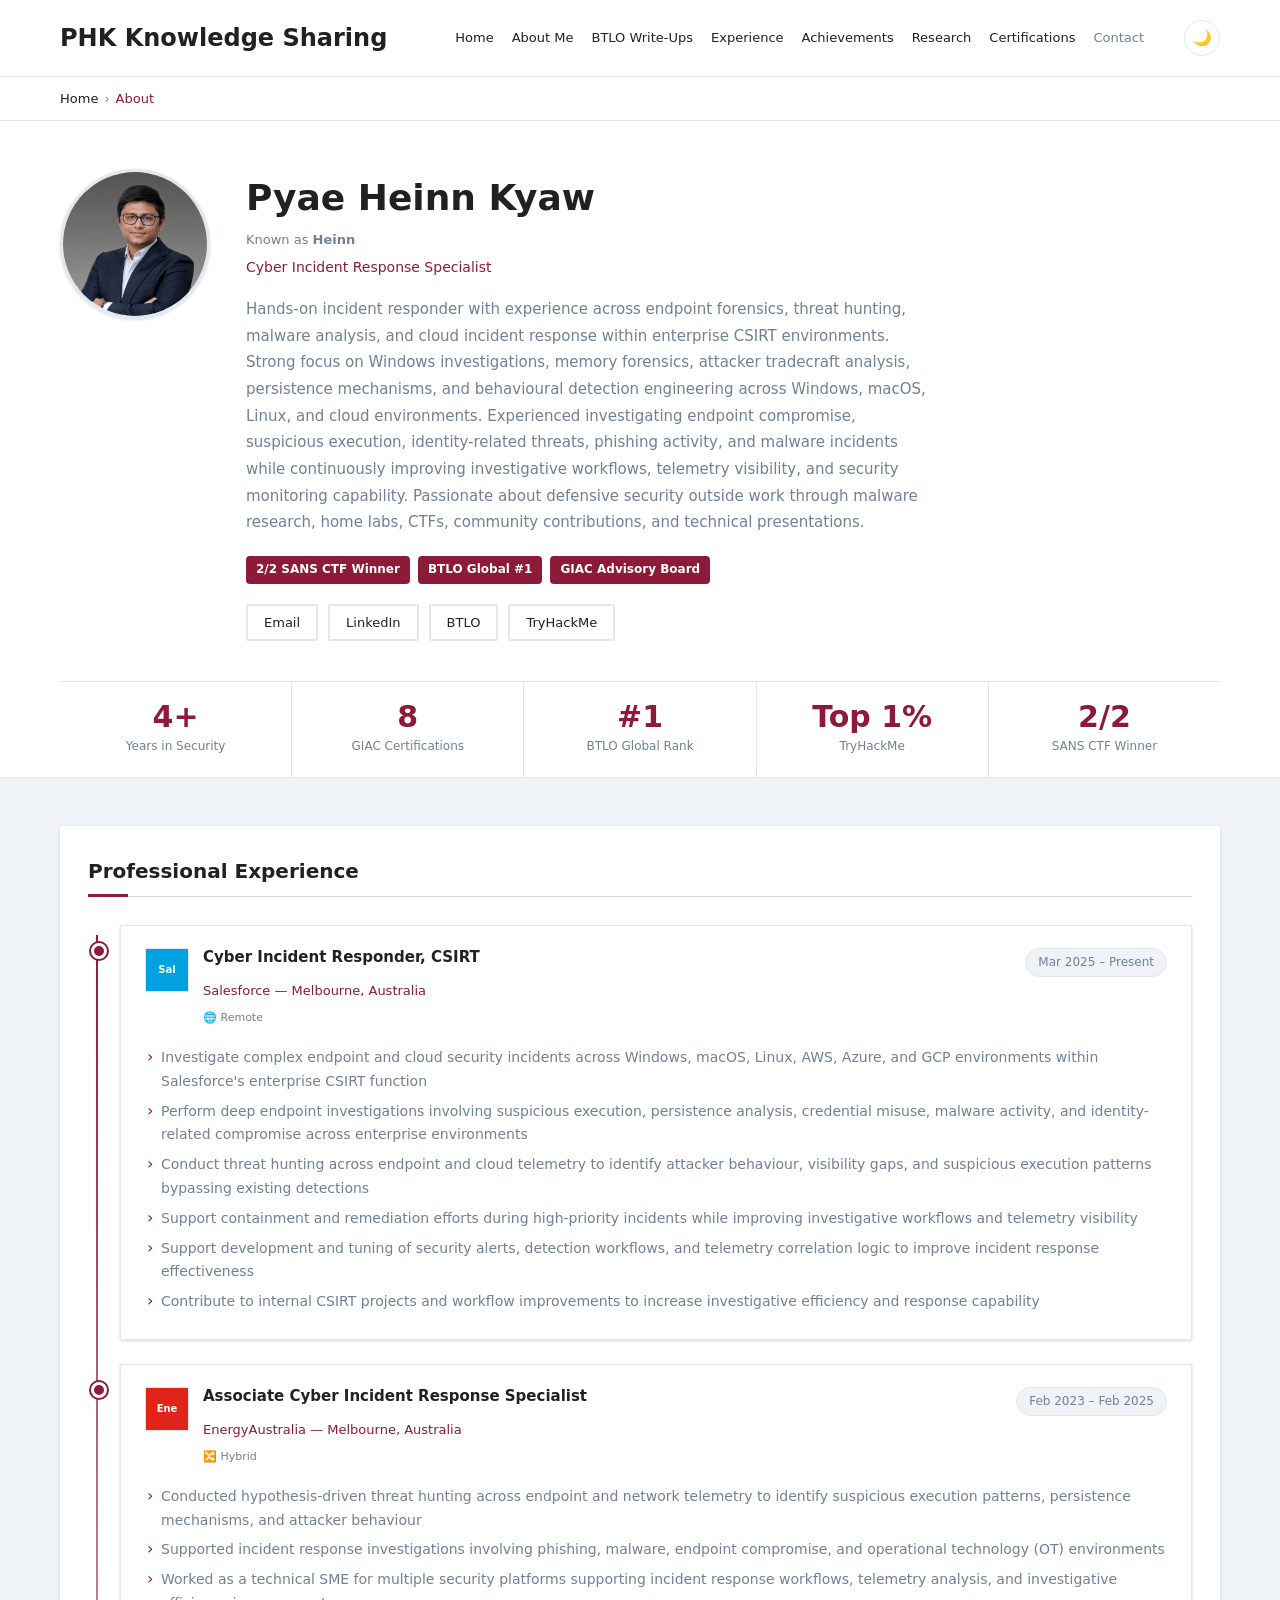
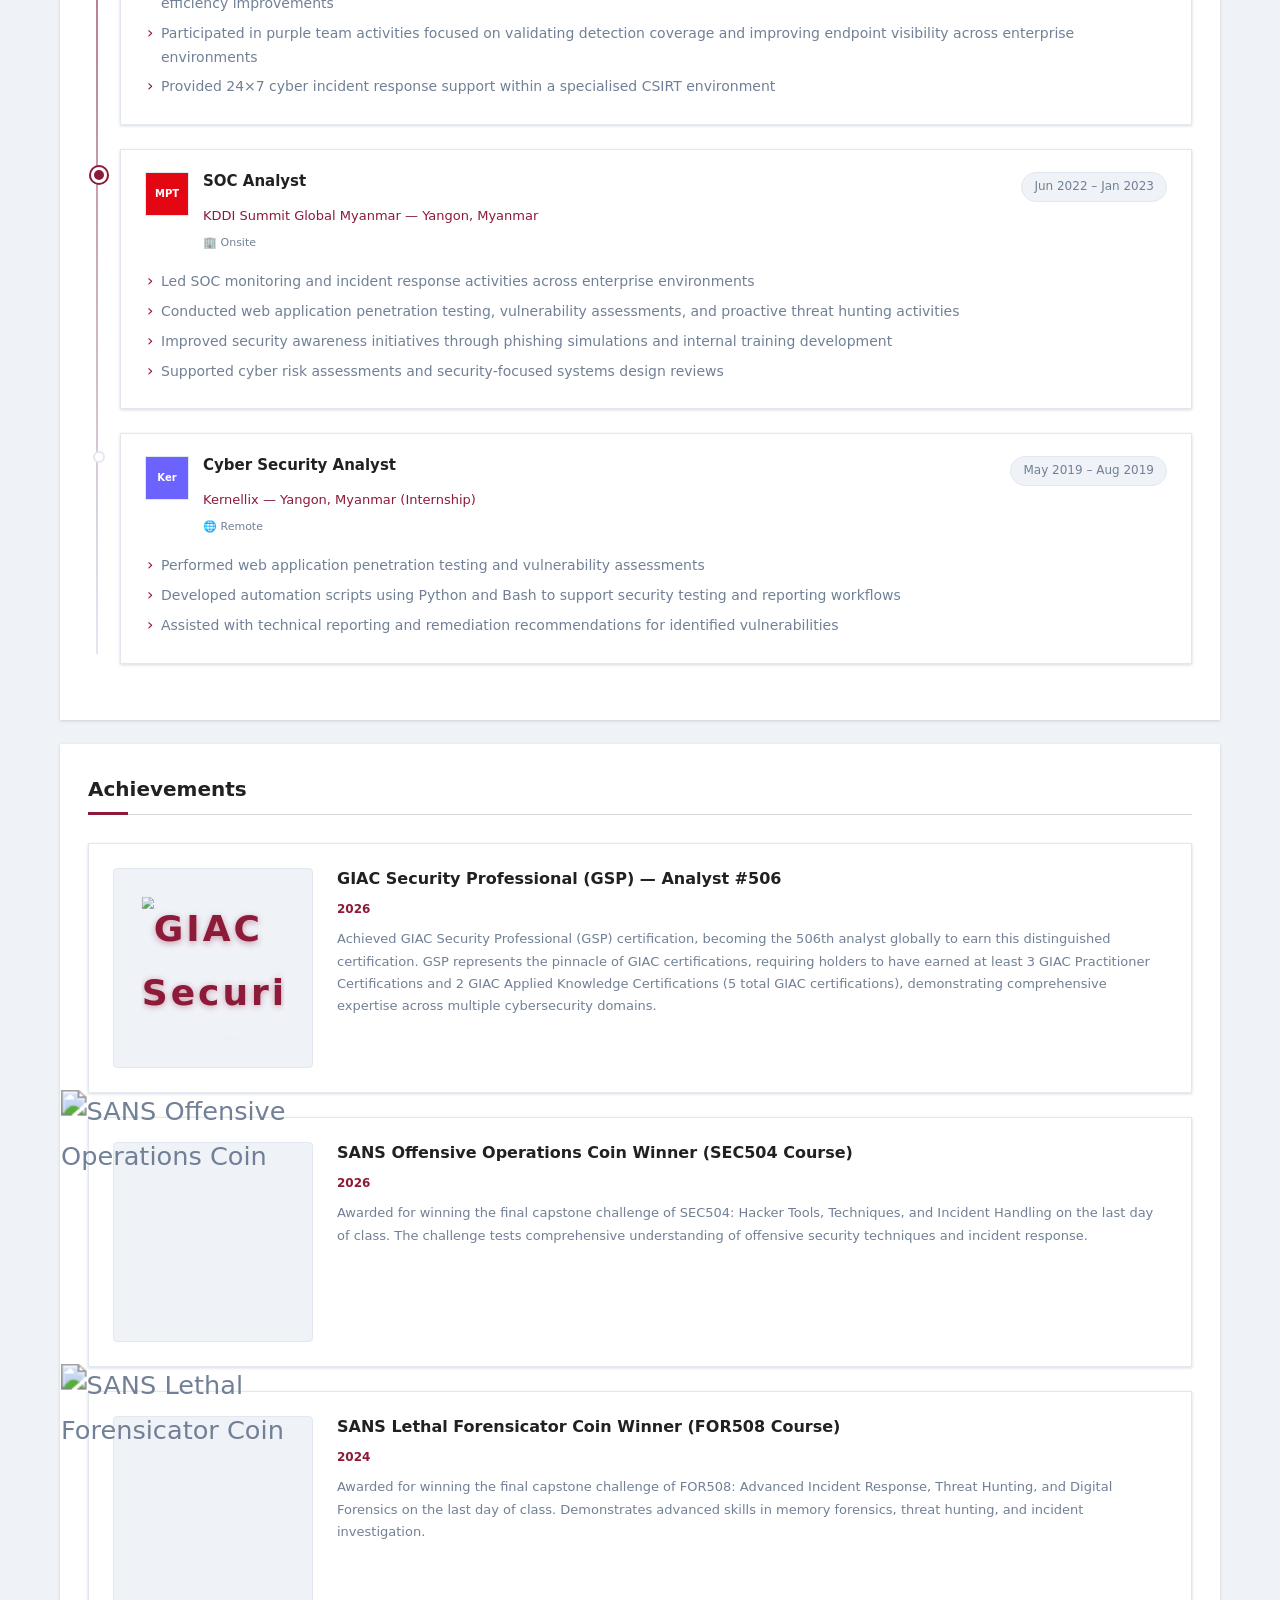
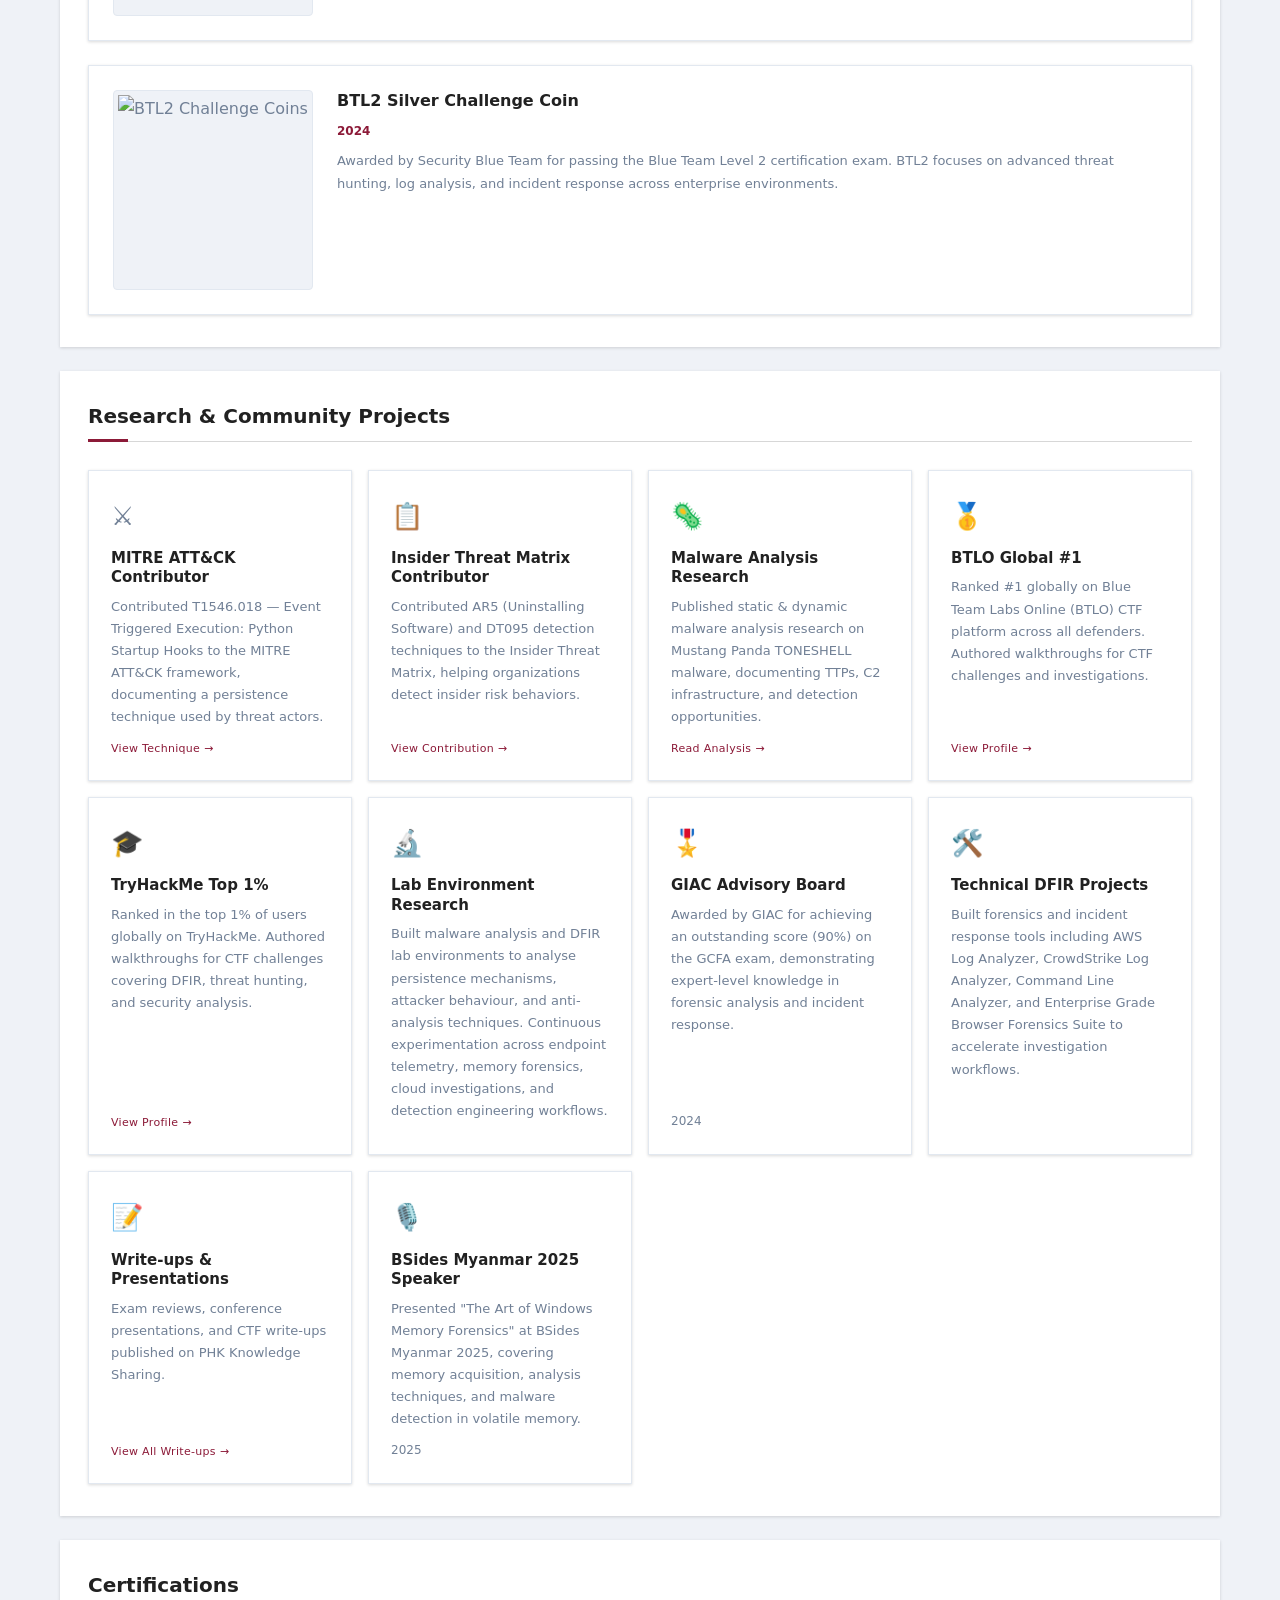
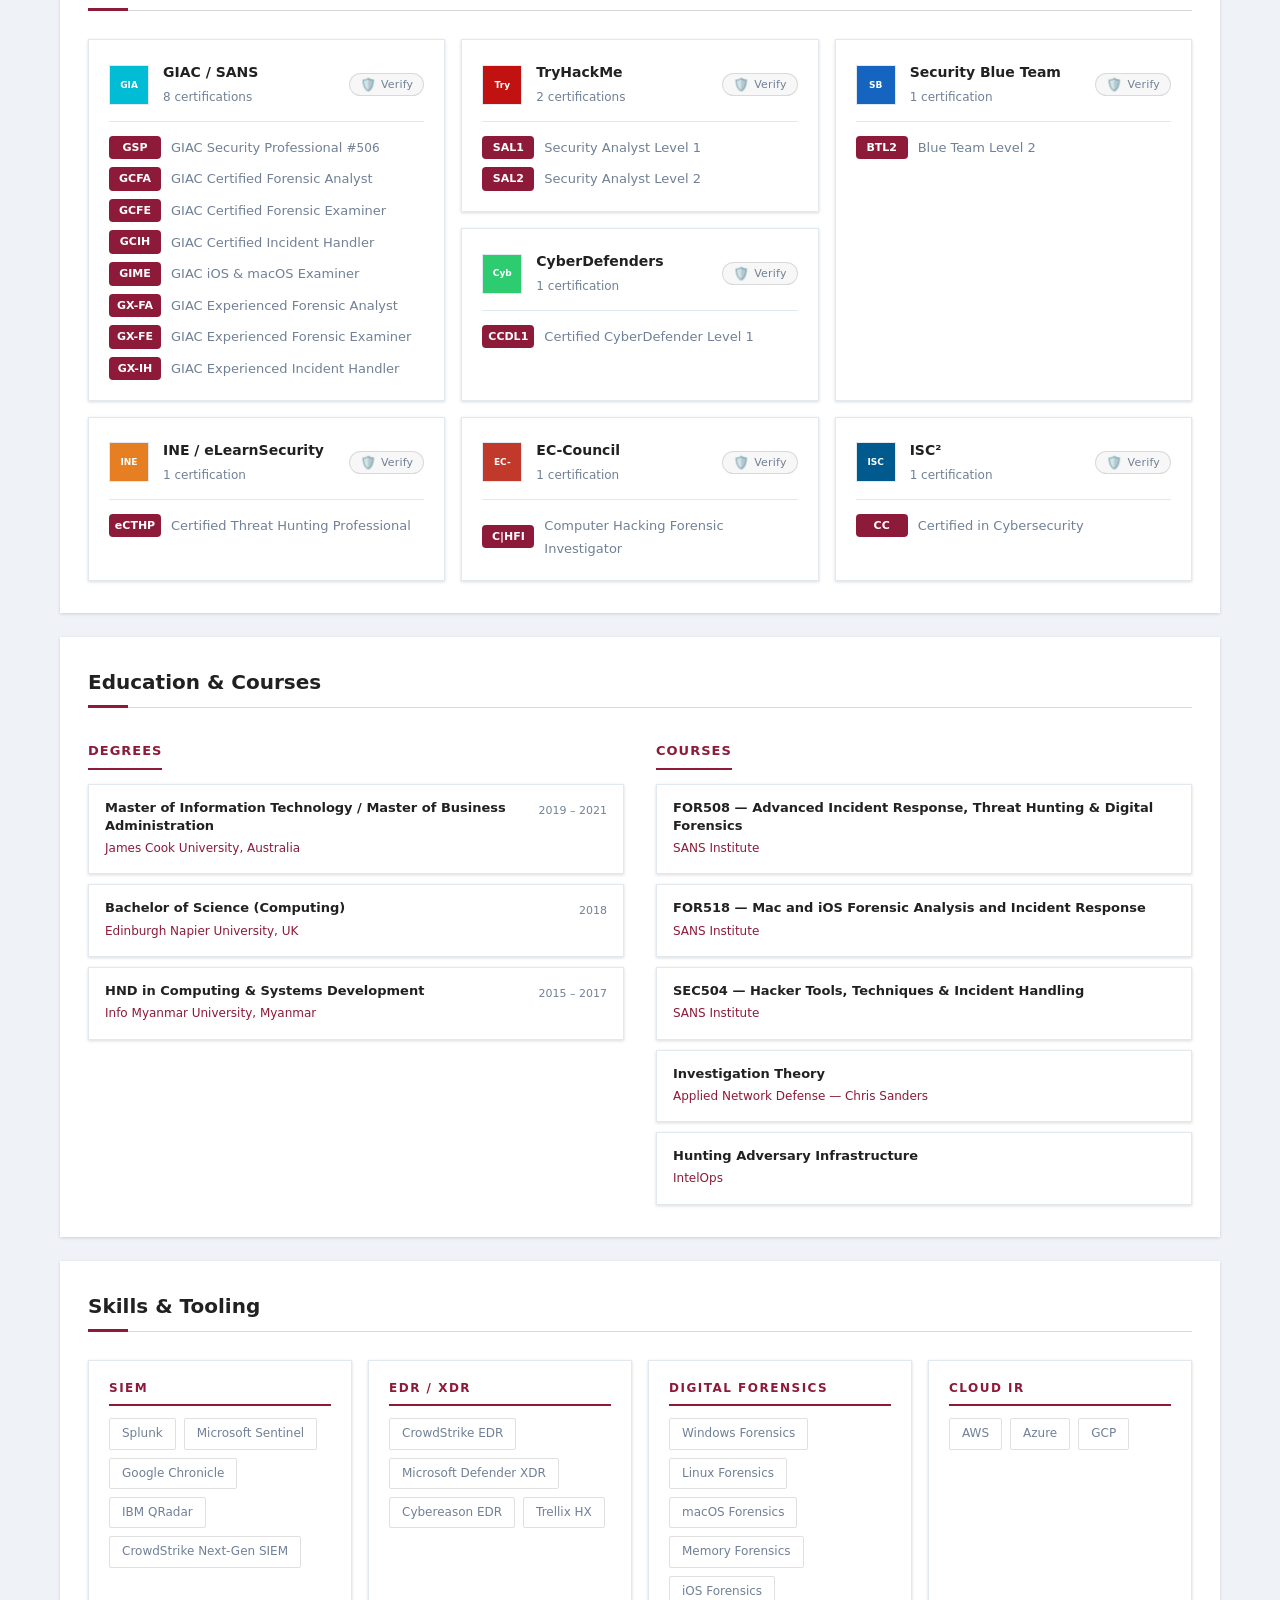
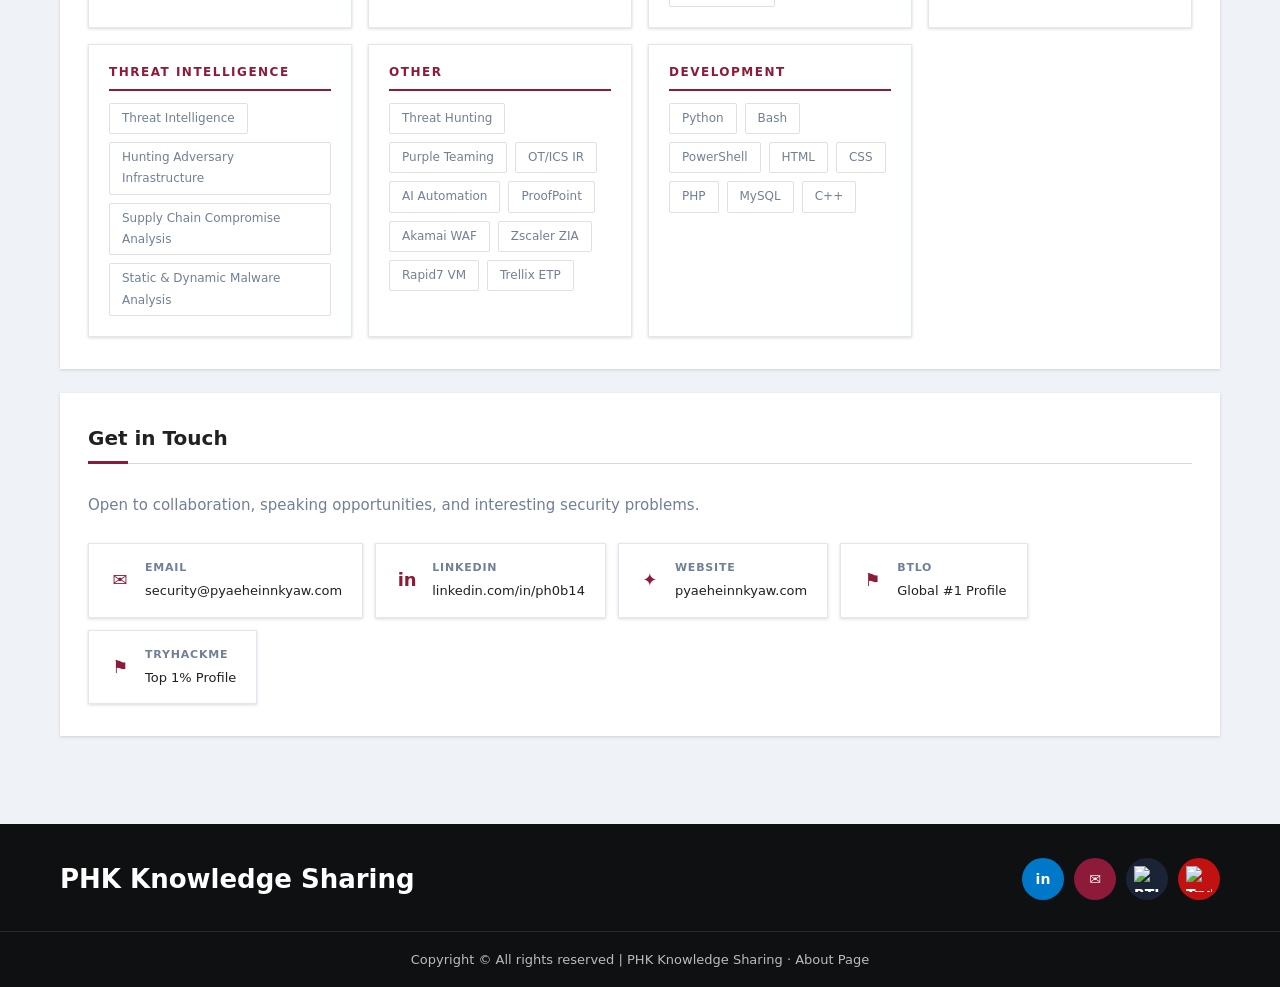
==== index.html @ b4919748 "Revert BTL2 image to original skillet.com.my URL Restore original BTL2 coin image showing both gold " ====
<!DOCTYPE html>
<html lang="en">
<head>
  <meta charset="UTF-8" />
  <meta name="viewport" content="width=device-width, initial-scale=1.0" />
  <title>About — Pyae Heinn Kyaw | PHK Knowledge Sharing</title>
  <link rel="icon" href="favicon.png" type="image/png" />
  <link rel="apple-touch-icon" href="favicon.png" />
  <link rel="stylesheet" href="about.css" />
</head>
<body>



  <!-- ── Header ── -->
  <header id="site-header">
    <div class="header-inner container">
      <a href="https://www.pyaeheinnkyaw.com" class="site-branding">
        <span class="site-name">PHK Knowledge Sharing</span>
      </a>
      <nav class="main-nav" id="main-nav">
        <ul>
          <li><a href="https://www.pyaeheinnkyaw.com">Home</a></li>
          <li><a href="https://about.pyaeheinnkyaw.com">About Me</a></li>
          <li><a href="https://www.pyaeheinnkyaw.com/category/btlo-write-ups/">BTLO Write-Ups</a></li>
          <li><a href="#experience">Experience</a></li>
          <li><a href="#achievements">Achievements</a></li>
          <li><a href="#research">Research</a></li>
          <li><a href="#certifications">Certifications</a></li>
          <li><a href="#contact">Contact</a></li>
        </ul>
      </nav>
      <div class="header-actions">
        <button class="icon-btn" id="dark-toggle" aria-label="Toggle dark mode">
          <span id="dark-icon">🌙</span>
        </button>
        <button class="hamburger" id="hamburger" aria-label="Menu">
          <span></span><span></span><span></span>
        </button>
      </div>
    </div>
    <nav class="mobile-nav hidden" id="mobile-nav">
      <div class="container">
        <ul>
          <li><a href="https://www.pyaeheinnkyaw.com">Home</a></li>
          <li><a href="https://about.pyaeheinnkyaw.com">About Me</a></li>
          <li><a href="https://www.pyaeheinnkyaw.com/category/btlo-write-ups/">BTLO Write-Ups</a></li>
          <li><a href="#experience">Experience</a></li>
          <li><a href="#achievements">Achievements</a></li>
          <li><a href="#research">Research</a></li>
          <li><a href="#certifications">Certifications</a></li>
          <li><a href="#contact">Contact</a></li>
        </ul>
      </div>
    </nav>
  </header>

  <!-- ── Breadcrumb ── -->
  <div class="breadcrumb-wrap">
    <div class="container">
      <nav class="breadcrumb">
        <a href="https://www.pyaeheinnkyaw.com">Home</a>
        <span class="bc-sep">›</span>
        <span class="bc-current">About</span>
      </nav>
    </div>
  </div>

  <!-- ── Profile Hero ── -->
  <section class="profile-hero">
    <div class="container">
      <div class="profile-card">
        <div class="profile-avatar">
          <img src="portrait.jpg" alt="Pyae Heinn Kyaw" class="avatar-photo" />
        </div>
        <div class="profile-info">
          <h1 class="profile-name">Pyae Heinn Kyaw</h1>
          <p class="profile-nick">Known as <strong>Heinn</strong></p>
          <p class="profile-role">Cyber Incident Response Specialist</p>
          <p class="profile-bio">
            Hands-on incident responder with experience across endpoint forensics, threat hunting, malware analysis,
            and cloud incident response within enterprise CSIRT environments. Strong focus on Windows investigations,
            memory forensics, attacker tradecraft analysis, persistence mechanisms, and behavioural detection engineering
            across Windows, macOS, Linux, and cloud environments. Experienced investigating endpoint compromise, suspicious
            execution, identity-related threats, phishing activity, and malware incidents while continuously improving
            investigative workflows, telemetry visibility, and security monitoring capability. Passionate about defensive
            security outside work through malware research, home labs, CTFs, community contributions, and technical presentations.
          </p>
          <div class="profile-badges">
            <span class="cat-pill">2/2 SANS CTF Winner</span>
            <span class="cat-pill">BTLO Global #1</span>
            <span class="cat-pill">GIAC Advisory Board</span>
          </div>
          <div class="profile-social">
            <a href="mailto:security@pyaeheinnkyaw.com" class="social-link">Email</a>
            <a href="https://www.linkedin.com/in/ph0b14/" target="_blank" class="social-link">LinkedIn</a>
            <a href="https://blueteamlabs.online/public/user/ph0b14" target="_blank" class="social-link">BTLO</a>
            <a href="https://tryhackme.com/r/p/pyaeheinnkyaw" target="_blank" class="social-link">TryHackMe</a>
          </div>
        </div>
      </div>

      <div class="stats-bar">
        <div class="stat-item">
          <span class="stat-num">4+</span>
          <span class="stat-label">Years in Security</span>
        </div>
        <div class="stat-item">
          <span class="stat-num">8</span>
          <span class="stat-label">GIAC Certifications</span>
        </div>
        <div class="stat-item">
          <span class="stat-num">#1</span>
          <span class="stat-label">BTLO Global Rank</span>
        </div>
        <div class="stat-item">
          <span class="stat-num">Top 1%</span>
          <span class="stat-label">TryHackMe</span>
        </div>
        <div class="stat-item">
          <span class="stat-num">2/2</span>
          <span class="stat-label">SANS CTF Winner</span>
        </div>
      </div>
    </div>
  </section>

  <!-- ── Main Content ── -->
  <div class="main-wrap">
    <div class="container">

      <!-- ── Experience ── -->
      <section id="experience" class="content-section">
        <h2 class="section-heading">Professional Experience</h2>
        <div class="timeline">

          <div class="tl-item">
            <div class="tl-marker"><div class="tl-dot"></div></div>
            <div class="tl-card">
              <div class="tl-card-top">
                <div class="tl-org-logo" data-name="Salesforce" data-color="#00a1e0" data-domain="login.salesforce.com"></div>
                <div class="tl-title-wrap">
                  <div class="tl-role-row">
                    <h3 class="tl-role">Cyber Incident Responder, CSIRT</h3>
                    <span class="tl-date">Mar 2025 – Present</span>
                  </div>
                  <p class="tl-company">Salesforce — Melbourne, Australia</p>
                  <span class="tl-worktype">🌐 Remote</span>
                </div>
              </div>
              <ul class="tl-list">
                <li>Investigate complex endpoint and cloud security incidents across Windows, macOS, Linux, AWS, Azure, and GCP environments within Salesforce's enterprise CSIRT function</li>
                <li>Perform deep endpoint investigations involving suspicious execution, persistence analysis, credential misuse, malware activity, and identity-related compromise across enterprise environments</li>
                <li>Conduct threat hunting across endpoint and cloud telemetry to identify attacker behaviour, visibility gaps, and suspicious execution patterns bypassing existing detections</li>
                <li>Support containment and remediation efforts during high-priority incidents while improving investigative workflows and telemetry visibility</li>
                <li>Support development and tuning of security alerts, detection workflows, and telemetry correlation logic to improve incident response effectiveness</li>
                <li>Contribute to internal CSIRT projects and workflow improvements to increase investigative efficiency and response capability</li>
              </ul>
            </div>
          </div>

          <div class="tl-item">
            <div class="tl-marker"><div class="tl-dot"></div></div>
            <div class="tl-card">
              <div class="tl-card-top">
                <div class="tl-org-logo" data-name="EnergyAustralia" data-color="#e2231a" data-domain="energyaustralia.com.au"></div>
                <div class="tl-title-wrap">
                  <div class="tl-role-row">
                    <h3 class="tl-role">Associate Cyber Incident Response Specialist</h3>
                    <span class="tl-date">Feb 2023 – Feb 2025</span>
                  </div>
                  <p class="tl-company">EnergyAustralia — Melbourne, Australia</p>
                  <span class="tl-worktype">🔀 Hybrid</span>
                </div>
              </div>
              <ul class="tl-list">
                <li>Conducted hypothesis-driven threat hunting across endpoint and network telemetry to identify suspicious execution patterns, persistence mechanisms, and attacker behaviour</li>
                <li>Supported incident response investigations involving phishing, malware, endpoint compromise, and operational technology (OT) environments</li>
                <li>Worked as a technical SME for multiple security platforms supporting incident response workflows, telemetry analysis, and investigative efficiency improvements</li>
                <li>Participated in purple team activities focused on validating detection coverage and improving endpoint visibility across enterprise environments</li>
                <li>Provided 24×7 cyber incident response support within a specialised CSIRT environment</li>
              </ul>
            </div>
          </div>

          <div class="tl-item">
            <div class="tl-marker"><div class="tl-dot"></div></div>
            <div class="tl-card">
              <div class="tl-card-top">
                <div class="tl-org-logo" data-name="MPT" data-color="#e30613" data-domain="mpt.com.mm"></div>
                <div class="tl-title-wrap">
                  <div class="tl-role-row">
                    <h3 class="tl-role">SOC Analyst</h3>
                    <span class="tl-date">Jun 2022 – Jan 2023</span>
                  </div>
                  <p class="tl-company">KDDI Summit Global Myanmar — Yangon, Myanmar</p>
                  <span class="tl-worktype">🏢 Onsite</span>
                </div>
              </div>
              <ul class="tl-list">
                <li>Led SOC monitoring and incident response activities across enterprise environments</li>
                <li>Conducted web application penetration testing, vulnerability assessments, and proactive threat hunting activities</li>
                <li>Improved security awareness initiatives through phishing simulations and internal training development</li>
                <li>Supported cyber risk assessments and security-focused systems design reviews</li>
              </ul>
            </div>
          </div>

          <div class="tl-item">
            <div class="tl-marker"><div class="tl-dot tl-dot-sm"></div></div>
            <div class="tl-card">
              <div class="tl-card-top">
                <div class="tl-org-logo" data-name="Kernellix" data-color="#6c63ff" data-domain="kernellix.com"></div>
                <div class="tl-title-wrap">
                  <div class="tl-role-row">
                    <h3 class="tl-role">Cyber Security Analyst</h3>
                    <span class="tl-date">May 2019 – Aug 2019</span>
                  </div>
                  <p class="tl-company">Kernellix — Yangon, Myanmar (Internship)</p>
                  <span class="tl-worktype">🌐 Remote</span>
                </div>
              </div>
              <ul class="tl-list">
                <li>Performed web application penetration testing and vulnerability assessments</li>
                <li>Developed automation scripts using Python and Bash to support security testing and reporting workflows</li>
                <li>Assisted with technical reporting and remediation recommendations for identified vulnerabilities</li>
              </ul>
            </div>
          </div>

        </div>
      </section>

      <!-- ── Achievements ── -->
      <section id="achievements" class="content-section">
        <h2 class="section-heading">Achievements</h2>
        <div class="achievement-list">

          <div class="achievement-item">
            <div class="achievement-visual">
              <img src="https://images.credly.com/images/da2c5e41-94ed-4358-88e5-51ddfd834be2/image.png" alt="GIAC Security Professional (GSP) Badge" class="coin-img gsp-badge" />
            </div>
            <div class="achievement-content">
              <h3 class="achievement-title">GIAC Security Professional (GSP) — Analyst #506</h3>
              <p class="achievement-year">2026</p>
              <p class="achievement-desc">Achieved GIAC Security Professional (GSP) certification, becoming the 506th analyst globally to earn this distinguished certification. GSP represents the pinnacle of GIAC certifications, requiring holders to have earned at least 3 GIAC Practitioner Certifications and 2 GIAC Applied Knowledge Certifications (5 total GIAC certifications), demonstrating comprehensive expertise across multiple cybersecurity domains.</p>
            </div>
          </div>

          <div class="achievement-item">
            <div class="achievement-visual">
              <img src="https://images.contentstack.io/v3/assets/bltabe50a4554f8e97f/blt85e72911bdffe5e8/684259e89822ae41faf3cd63/SEC504_694x400_Challenge-Coins.png" alt="SANS Offensive Operations Coin" class="coin-img sans-coin" />
            </div>
            <div class="achievement-content">
              <h3 class="achievement-title">SANS Offensive Operations Coin Winner (SEC504 Course)</h3>
              <p class="achievement-year">2026</p>
              <p class="achievement-desc">Awarded for winning the final capstone challenge of SEC504: Hacker Tools, Techniques, and Incident Handling on the last day of class. The challenge tests comprehensive understanding of offensive security techniques and incident response.</p>
            </div>
          </div>

          <div class="achievement-item">
            <div class="achievement-visual">
              <img src="https://images.contentstack.io/v3/assets/bltabe50a4554f8e97f/blt31588ac0dbb3dd8d/684259cb0296e4cfc9b038d7/FOR508_694x400_Challenge-Coins.png" alt="SANS Lethal Forensicator Coin" class="coin-img sans-coin" />
            </div>
            <div class="achievement-content">
              <h3 class="achievement-title">SANS Lethal Forensicator Coin Winner (FOR508 Course)</h3>
              <p class="achievement-year">2024</p>
              <p class="achievement-desc">Awarded for winning the final capstone challenge of FOR508: Advanced Incident Response, Threat Hunting, and Digital Forensics on the last day of class. Demonstrates advanced skills in memory forensics, threat hunting, and incident investigation.</p>
            </div>
          </div>

          <div class="achievement-item">
            <div class="achievement-visual">
              <img src="https://skillet.com.my/wp-content/uploads/2023/02/blue-team-level-2-coin.png" alt="BTL2 Challenge Coins" class="coin-img" />
            </div>
            <div class="achievement-content">
              <h3 class="achievement-title">BTL2 Silver Challenge Coin</h3>
              <p class="achievement-year">2024</p>
              <p class="achievement-desc">Awarded by Security Blue Team for passing the Blue Team Level 2 certification exam. BTL2 focuses on advanced threat hunting, log analysis, and incident response across enterprise environments.</p>
            </div>
          </div>

        </div>
      </section>

      <!-- ── Research & Community Projects ── -->
      <section id="research" class="content-section">
        <h2 class="section-heading">Research &amp; Community Projects</h2>
        <div class="cards-grid">

          <div class="card">
            <div class="card-icon">⚔️</div>
            <h3 class="card-title">MITRE ATT&amp;CK Contributor</h3>
            <p class="card-desc">Contributed T1546.018 — Event Triggered Execution: Python Startup Hooks to the MITRE ATT&amp;CK framework, documenting a persistence technique used by threat actors.</p>
            <a href="https://attack.mitre.org/techniques/T1546/018/" target="_blank" class="read-more">View Technique →</a>
          </div>

          <div class="card">
            <div class="card-icon">📋</div>
            <h3 class="card-title">Insider Threat Matrix Contributor</h3>
            <p class="card-desc">Contributed AR5 (Uninstalling Software) and DT095 detection techniques to the Insider Threat Matrix, helping organizations detect insider risk behaviors.</p>
            <a href="https://insiderthreatmatrix.org/articles/AR5/sections/AF016" target="_blank" class="read-more">View Contribution →</a>
          </div>

          <div class="card">
            <div class="card-icon">🦠</div>
            <h3 class="card-title">Malware Analysis Research</h3>
            <p class="card-desc">Published static &amp; dynamic malware analysis research on Mustang Panda TONESHELL malware, documenting TTPs, C2 infrastructure, and detection opportunities.</p>
            <a href="https://pyaeheinnkyaw.com/red-shadows-over-yangon-analyzing-malware-from-mustang-pandas-campaign-against-myanmar/" target="_blank" class="read-more">Read Analysis →</a>
          </div>

          <div class="card">
            <div class="card-icon">🥇</div>
            <h3 class="card-title">BTLO Global #1</h3>
            <p class="card-desc">Ranked #1 globally on Blue Team Labs Online (BTLO) CTF platform across all defenders. Authored walkthroughs for CTF challenges and investigations.</p>
            <a href="https://blueteamlabs.online/public/user/ph0b14" target="_blank" class="read-more">View Profile →</a>
          </div>

          <div class="card">
            <div class="card-icon">🎓</div>
            <h3 class="card-title">TryHackMe Top 1%</h3>
            <p class="card-desc">Ranked in the top 1% of users globally on TryHackMe. Authored walkthroughs for CTF challenges covering DFIR, threat hunting, and security analysis.</p>
            <a href="https://tryhackme.com/r/p/pyaeheinnkyaw" target="_blank" class="read-more">View Profile →</a>
          </div>

          <div class="card">
            <div class="card-icon">🔬</div>
            <h3 class="card-title">Lab Environment Research</h3>
            <p class="card-desc">Built malware analysis and DFIR lab environments to analyse persistence mechanisms, attacker behaviour, and anti-analysis techniques. Continuous experimentation across endpoint telemetry, memory forensics, cloud investigations, and detection engineering workflows.</p>
          </div>

          <div class="card">
            <div class="card-icon">🎖️</div>
            <h3 class="card-title">GIAC Advisory Board</h3>
            <p class="card-desc">Awarded by GIAC for achieving an outstanding score (90%) on the GCFA exam, demonstrating expert-level knowledge in forensic analysis and incident response.</p>
            <span class="card-year">2024</span>
          </div>

          <div class="card">
            <div class="card-icon">🛠️</div>
            <h3 class="card-title">Technical DFIR Projects</h3>
            <p class="card-desc">Built forensics and incident response tools including AWS Log Analyzer, CrowdStrike Log Analyzer, Command Line Analyzer, and Enterprise Grade Browser Forensics Suite to accelerate investigation workflows.</p>
          </div>

          <div class="card">
            <div class="card-icon">📝</div>
            <h3 class="card-title">Write-ups &amp; Presentations</h3>
            <p class="card-desc">Exam reviews, conference presentations, and CTF write-ups published on PHK Knowledge Sharing.</p>
            <a href="https://pyaeheinnkyaw.com/available-write-ups" target="_blank" class="read-more">View All Write-ups →</a>
          </div>

          <div class="card">
            <div class="card-icon">🎙️</div>
            <h3 class="card-title">BSides Myanmar 2025 Speaker</h3>
            <p class="card-desc">Presented "The Art of Windows Memory Forensics" at BSides Myanmar 2025, covering memory acquisition, analysis techniques, and malware detection in volatile memory.</p>
            <span class="card-year">2025</span>
          </div>

        </div>
      </section>

      <!-- ── Certifications ── -->
      <section id="certifications" class="content-section">
        <h2 class="section-heading">Certifications</h2>
        <div class="cert-grid">

          <!-- Row 1: most certs first -->
          <div class="cert-card">
            <div class="cert-card-header">
              <div class="cert-logo" data-name="GIAC" data-color="#00bcd4" data-domain="giac.org"></div>
              <div>
                <p class="cert-issuer">GIAC / SANS</p>
                <p class="cert-count">8 certifications</p>
              </div>
              <a href="https://www.giac.org/certified-professional/Pyae-Heinn-Kyaw/240589" target="_blank" class="cert-verify-btn" title="Verify certifications">
                <span class="verify-icon">🛡️</span>
                <span class="verify-text">Verify</span>
              </a>
            </div>
            <ul class="cert-list">
              <li><span class="cert-tag">GSP</span><span>GIAC Security Professional <span class="cert-num">#506</span></span></li>
              <li><span class="cert-tag">GCFA</span><span>GIAC Certified Forensic Analyst</span></li>
              <li><span class="cert-tag">GCFE</span><span>GIAC Certified Forensic Examiner</span></li>
              <li><span class="cert-tag">GCIH</span><span>GIAC Certified Incident Handler</span></li>
              <li><span class="cert-tag">GIME</span><span>GIAC iOS &amp; macOS Examiner</span></li>
              <li><span class="cert-tag">GX-FA</span><span>GIAC Experienced Forensic Analyst</span></li>
              <li><span class="cert-tag">GX-FE</span><span>GIAC Experienced Forensic Examiner</span></li>
              <li><span class="cert-tag">GX-IH</span><span>GIAC Experienced Incident Handler</span></li>
            </ul>
          </div>

          <!-- TryHackMe + CyberDefenders share one column cell -->
          <div class="cert-col-stack">
            <div class="cert-card">
              <div class="cert-card-header">
                <div class="cert-logo" data-name="TryHackMe" data-color="#c11111" data-domain="tryhackme.com"></div>
                <div>
                  <p class="cert-issuer">TryHackMe</p>
                  <p class="cert-count">2 certifications</p>
                </div>
                <a href="https://www.credly.com/users/pyae-heinn-kyaw" target="_blank" class="cert-verify-btn" title="Verify certifications">
                  <span class="verify-icon">🛡️</span>
                  <span class="verify-text">Verify</span>
                </a>
              </div>
              <ul class="cert-list">
                <li><span class="cert-tag">SAL1</span><span>Security Analyst Level 1</span></li>
                <li><span class="cert-tag">SAL2</span><span>Security Analyst Level 2</span></li>
              </ul>
            </div>
            <div class="cert-card">
              <div class="cert-card-header">
                <div class="cert-logo" data-name="CyberDefenders" data-color="#2ecc71" data-domain="cyberdefenders.org"></div>
                <div>
                  <p class="cert-issuer">CyberDefenders</p>
                  <p class="cert-count">1 certification</p>
                </div>
                <a href="https://www.credly.com/users/pyae-heinn-kyaw" target="_blank" class="cert-verify-btn" title="Verify certifications">
                  <span class="verify-icon">🛡️</span>
                  <span class="verify-text">Verify</span>
                </a>
              </div>
              <ul class="cert-list">
                <li><span class="cert-tag">CCDL1</span><span>Certified CyberDefender Level 1</span></li>
              </ul>
            </div>
          </div>

          <div class="cert-card">
            <div class="cert-card-header">
              <div class="cert-logo" data-name="Security Blue Team" data-color="#1565c0" data-domain="securityblue.team"></div>
              <div>
                <p class="cert-issuer">Security Blue Team</p>
                <p class="cert-count">1 certification</p>
              </div>
              <a href="https://www.credly.com/users/pyae-heinn-kyaw" target="_blank" class="cert-verify-btn" title="Verify certifications">
                <span class="verify-icon">🛡️</span>
                <span class="verify-text">Verify</span>
              </a>
            </div>
            <ul class="cert-list">
              <li><span class="cert-tag">BTL2</span><span>Blue Team Level 2</span></li>
            </ul>
          </div>

          <!-- Row 2 -->
          <div class="cert-card">
            <div class="cert-card-header">
              <div class="cert-logo" data-name="INE" data-color="#e67e22" data-domain="ine.com"></div>
              <div>
                <p class="cert-issuer">INE / eLearnSecurity</p>
                <p class="cert-count">1 certification</p>
              </div>
              <a href="https://certs.ine.com/e62d60af-bdfc-4f35-b7d9-4614ac1ed5a4#acc.GTgHRBNh" target="_blank" class="cert-verify-btn" title="Verify certifications">
                <span class="verify-icon">🛡️</span>
                <span class="verify-text">Verify</span>
              </a>
            </div>
            <ul class="cert-list">
              <li><span class="cert-tag">eCTHP</span><span>Certified Threat Hunting Professional</span></li>
            </ul>
          </div>

          <div class="cert-card">
            <div class="cert-card-header">
              <div class="cert-logo" data-name="EC-Council" data-color="#c0392b" data-domain="eccouncil.org"></div>
              <div>
                <p class="cert-issuer">EC-Council</p>
                <p class="cert-count">1 certification</p>
              </div>
              <a href="https://aspen.eccouncil.org/VerifyBadge?type=certification&a=2YkvGGmlhQKhs8Vc4JBfeVCYNX36IfiozpRVpB6a/Q0=" target="_blank" class="cert-verify-btn" title="Verify certifications">
                <span class="verify-icon">🛡️</span>
                <span class="verify-text">Verify</span>
              </a>
            </div>
            <ul class="cert-list">
              <li><span class="cert-tag">C|HFI</span><span>Computer Hacking Forensic Investigator</span></li>
            </ul>
          </div>

          <div class="cert-card">
            <div class="cert-card-header">
              <div class="cert-logo" data-name="ISC2" data-color="#005a8e" data-domain="isc2.org"></div>
              <div>
                <p class="cert-issuer">ISC²</p>
                <p class="cert-count">1 certification</p>
              </div>
              <a href="https://www.credly.com/users/pyae-heinn-kyaw" target="_blank" class="cert-verify-btn" title="Verify certifications">
                <span class="verify-icon">🛡️</span>
                <span class="verify-text">Verify</span>
              </a>
            </div>
            <ul class="cert-list">
              <li><span class="cert-tag">CC</span><span>Certified in Cybersecurity</span></li>
            </ul>
          </div>

        </div>
      </section>

      <!-- ── Education ── -->
      <section id="education" class="content-section">
        <h2 class="section-heading">Education &amp; Courses</h2>
        <div class="edu-cols">

          <div class="edu-col">
            <h3 class="edu-group-title">Degrees</h3>
            <div class="edu-list">
              <div class="edu-item">
                <div class="edu-item-body">
                  <p class="edu-degree">Master of Information Technology / Master of Business Administration</p>
                  <p class="edu-school">James Cook University, Australia</p>
                </div>
                <span class="edu-year">2019 – 2021</span>
              </div>
              <div class="edu-item">
                <div class="edu-item-body">
                  <p class="edu-degree">Bachelor of Science (Computing)</p>
                  <p class="edu-school">Edinburgh Napier University, UK</p>
                </div>
                <span class="edu-year">2018</span>
              </div>
              <div class="edu-item">
                <div class="edu-item-body">
                  <p class="edu-degree">HND in Computing &amp; Systems Development</p>
                  <p class="edu-school">Info Myanmar University, Myanmar</p>
                </div>
                <span class="edu-year">2015 – 2017</span>
              </div>
            </div>
          </div>

          <div class="edu-col">
            <h3 class="edu-group-title">Courses</h3>
            <div class="edu-list">
              <div class="edu-item">
                <div class="edu-item-body">
                  <p class="edu-degree">FOR508 — Advanced Incident Response, Threat Hunting &amp; Digital Forensics</p>
                  <p class="edu-school">SANS Institute</p>
                </div>
              </div>
              <div class="edu-item">
                <div class="edu-item-body">
                  <p class="edu-degree">FOR518 — Mac and iOS Forensic Analysis and Incident Response</p>
                  <p class="edu-school">SANS Institute</p>
                </div>
              </div>
              <div class="edu-item">
                <div class="edu-item-body">
                  <p class="edu-degree">SEC504 — Hacker Tools, Techniques &amp; Incident Handling</p>
                  <p class="edu-school">SANS Institute</p>
                </div>
              </div>
              <div class="edu-item">
                <div class="edu-item-body">
                  <p class="edu-degree">Investigation Theory</p>
                  <p class="edu-school">Applied Network Defense — Chris Sanders</p>
                </div>
              </div>
              <div class="edu-item">
                <div class="edu-item-body">
                  <p class="edu-degree">Hunting Adversary Infrastructure</p>
                  <p class="edu-school">IntelOps</p>
                </div>
              </div>
            </div>
          </div>

        </div>
      </section>

      <!-- ── Skills ── -->
      <section id="skills" class="content-section">
        <h2 class="section-heading">Skills &amp; Tooling</h2>
        <div class="skills-grid">
          <div class="skill-group">
            <h3 class="skill-group-title">SIEM</h3>
            <div class="skill-tags">
              <span>Splunk</span><span>Microsoft Sentinel</span><span>Google Chronicle</span>
              <span>IBM QRadar</span><span>CrowdStrike Next-Gen SIEM</span>
            </div>
          </div>
          <div class="skill-group">
            <h3 class="skill-group-title">EDR / XDR</h3>
            <div class="skill-tags">
              <span>CrowdStrike EDR</span><span>Microsoft Defender XDR</span>
              <span>Cybereason EDR</span><span>Trellix HX</span>
            </div>
          </div>
          <div class="skill-group">
            <h3 class="skill-group-title">Digital Forensics</h3>
            <div class="skill-tags">
              <span>Windows Forensics</span><span>Linux Forensics</span><span>macOS Forensics</span>
              <span>Memory Forensics</span><span>iOS Forensics</span>
            </div>
          </div>
          <div class="skill-group">
            <h3 class="skill-group-title">Cloud IR</h3>
            <div class="skill-tags">
              <span>AWS</span><span>Azure</span><span>GCP</span>
            </div>
          </div>
          <div class="skill-group">
            <h3 class="skill-group-title">Threat Intelligence</h3>
            <div class="skill-tags">
              <span>Threat Intelligence</span><span>Hunting Adversary Infrastructure</span>
              <span>Supply Chain Compromise Analysis</span><span>Static &amp; Dynamic Malware Analysis</span>
            </div>
          </div>
          <div class="skill-group">
            <h3 class="skill-group-title">Other</h3>
            <div class="skill-tags">
              <span>Threat Hunting</span><span>Purple Teaming</span><span>OT/ICS IR</span>
              <span>AI Automation</span><span>ProofPoint</span>
              <span>Akamai WAF</span><span>Zscaler ZIA</span><span>Rapid7 VM</span><span>Trellix ETP</span>
            </div>
          </div>
          <div class="skill-group">
            <h3 class="skill-group-title">Development</h3>
            <div class="skill-tags">
              <span>Python</span><span>Bash</span><span>PowerShell</span>
              <span>HTML</span><span>CSS</span><span>PHP</span><span>MySQL</span><span>C++</span>
            </div>
          </div>
        </div>
      </section>

      <!-- ── Contact ── -->
      <section id="contact" class="content-section">
        <h2 class="section-heading">Get in Touch</h2>
        <p class="contact-intro">Open to collaboration, speaking opportunities, and interesting security problems.</p>
        <div class="contact-grid">
          <a href="mailto:security@pyaeheinnkyaw.com" class="contact-card">
            <span class="contact-icon">✉</span>
            <div>
              <p class="contact-label">Email</p>
              <p class="contact-value">security@pyaeheinnkyaw.com</p>
            </div>
          </a>
          <a href="https://www.linkedin.com/in/ph0b14/" target="_blank" class="contact-card">
            <span class="contact-icon">in</span>
            <div>
              <p class="contact-label">LinkedIn</p>
              <p class="contact-value">linkedin.com/in/ph0b14</p>
            </div>
          </a>
          <a href="https://www.pyaeheinnkyaw.com" target="_blank" class="contact-card">
            <span class="contact-icon">✦</span>
            <div>
              <p class="contact-label">Website</p>
              <p class="contact-value">pyaeheinnkyaw.com</p>
            </div>
          </a>
          <a href="https://blueteamlabs.online/public/user/ph0b14" target="_blank" class="contact-card">
            <span class="contact-icon">⚑</span>
            <div>
              <p class="contact-label">BTLO</p>
              <p class="contact-value">Global #1 Profile</p>
            </div>
          </a>
          <a href="https://tryhackme.com/r/p/pyaeheinnkyaw" target="_blank" class="contact-card">
            <span class="contact-icon">⚑</span>
            <div>
              <p class="contact-label">TryHackMe</p>
              <p class="contact-value">Top 1% Profile</p>
            </div>
          </a>
        </div>
      </section>

    </div>
  </div>

  <!-- ── Footer ── -->
  <footer id="site-footer">
    <div class="footer-top">
      <div class="container footer-top-inner">
        <a href="https://www.pyaeheinnkyaw.com" class="footer-brand">PHK Knowledge Sharing</a>
        <div class="footer-socials">
          <a href="https://www.linkedin.com/in/ph0b14/" target="_blank" class="fsoc fsoc-li" aria-label="LinkedIn">in</a>
          <a href="mailto:security@pyaeheinnkyaw.com" class="fsoc fsoc-email" aria-label="Email">✉</a>
          <a href="https://blueteamlabs.online/public/user/ph0b14" target="_blank" class="fsoc fsoc-btlo" aria-label="BTLO"><img src="https://www.google.com/s2/favicons?domain=blueteamlabs.online&sz=64" alt="BTLO" class="fsoc-img"></a>
          <a href="https://tryhackme.com/r/p/pyaeheinnkyaw" target="_blank" class="fsoc fsoc-thm" aria-label="TryHackMe"><img src="https://cdn.simpleicons.org/tryhackme/white" alt="TryHackMe" class="fsoc-img"></a>
        </div>
      </div>
    </div>
    <div class="footer-bottom">
      <div class="container">
        <p>Copyright © All rights reserved | PHK Knowledge Sharing · About Page</p>
      </div>
    </div>
  </footer>

  <script src="about.js"></script>
</body>
</html>
---- about.css ----
/* ── Blogus theme tokens — exact match to pyaeheinnkyaw.com ── */
:root {
  /* Primary colour set via WP Customizer — crimson from screenshots */
  --pri-color:   #8c1a38;
  --grady-color: #8c1a38;
  --head-color:  #212121;
  --text-color:  #718096;
  --stext-color: #000;
  --wtext-color: #fff;
  --bg-color:    #fff;
  --box-color:   #fff;
  --border-color:#e2e8f0;
  --wrap-color:  #eff2f7;
  --bxsh:        0 1px 3px rgb(0 0 0 / 15%);
  --bxshover:    0 4px 60px 0 rgba(0,0,0,0.2);
  --headFont:    -apple-system, BlinkMacSystemFont, 'SF Pro Display', 'Segoe UI', system-ui, sans-serif;
  --bodyFont:    -apple-system, BlinkMacSystemFont, 'SF Pro Text', 'Segoe UI', system-ui, sans-serif;
  --max-w:       1200px;
}

/* Dark mode — exact values from dark.css */
body.dark {
  --head-color:  #fff;
  --stext-color: #fff;
  --text-color:  #fff;
  --wtext-color: #000;
  --bg-color:    #000;
  --box-color:   #222;
  --border-color:#333;
  --wrap-color:  #000;
  --bxsh:        0 1px 3px rgba(185,185,185,0.15);
  --bxshover:    0 4px 60px 0 rgba(185,185,185,0.2);
}


/* ── Reset ── */
*, *::before, *::after { box-sizing: border-box; margin: 0; padding: 0; }
html { font-size: 100%; scroll-behavior: smooth; overflow-x: hidden; }

body {
  overflow-x: hidden;
  max-width: 100vw;
  font-family: var(--bodyFont);
  font-size: 16px;
  font-weight: 400;
  line-height: 1.78;
  color: var(--text-color);
  background: var(--bg-color);
  text-rendering: optimizeLegibility;
  -webkit-font-smoothing: antialiased;
  transition: background 0.25s, color 0.25s;
}

a {
  color: var(--pri-color);
  text-decoration: inherit;
  transition: all 0.3s ease-out;
}
a:hover { color: var(--head-color); }

h1, h2, h3, h4, h5, h6 {
  font-family: var(--headFont);
  color: var(--head-color);
  line-height: 1.3;
}

.container {
  max-width: var(--max-w);
  margin: 0 auto;
  padding: 0 20px;
}

/* ── Wrapper background ── */
.wrapper {
  background-color: var(--wrap-color);
}

/* ── HEADER ─────────────────────────────────────────────────── */
/* Matches the real site: large stacked logo left, nav middle-right, icon btns far right */
#site-header {
  background: var(--bg-color);
  border-bottom: 1px solid var(--border-color);
  box-shadow: var(--bxsh);
}

.header-inner {
  max-width: var(--max-w);
  margin: 0 auto;
  padding: 20px 20px;
  display: flex;
  align-items: center;
  gap: 32px;
}

/* Large multi-line logo — matches the real site exactly */
.site-branding { flex-shrink: 1; min-width: 0; }

.site-name {
  font-family: var(--headFont);
  font-size: clamp(18px, 2vw, 24px);
  font-weight: 700;
  color: var(--head-color);
  line-height: 1.1;
  display: block;
  white-space: nowrap;
  transition: color 0.3s ease-out;
}

.site-branding:hover .site-name { color: var(--pri-color); }

/* Nav — Josefin Sans, normal weight, normal case like real site */
.main-nav { margin-left: auto; }

.main-nav ul {
  list-style: none;
  display: flex;
  align-items: center;
  gap: 2px;
  flex-wrap: wrap;
}

.main-nav a {
  font-family: var(--headFont);
  font-size: 13px;
  font-weight: 400;
  color: var(--head-color);
  padding: 6px 8px;
  display: block;
  white-space: nowrap;
  transition: color 0.3s ease-out;
}

.main-nav a:hover { color: var(--pri-color); }

/* Circular icon buttons matching real site */
.header-actions {
  display: flex;
  align-items: center;
  gap: 8px;
  flex-shrink: 0;
}

.icon-btn {
  width: 36px;
  height: 36px;
  border-radius: 50%;
  background: transparent;
  border: 1px solid var(--border-color);
  cursor: pointer;
  display: flex;
  align-items: center;
  justify-content: center;
  font-size: 15px;
  transition: all 0.2s ease;
}

.icon-btn:hover {
  background: var(--wrap-color);
  border-color: var(--pri-color);
  transform: scale(1.05);
}

body.dark .icon-btn {
  border-color: rgba(255, 255, 255, 0.2);
}

body.dark .icon-btn:hover {
  background: rgba(255, 255, 255, 0.05);
  border-color: #ff6b8a;
}

.hamburger {
  display: none;
  flex-direction: column;
  justify-content: center;
  gap: 5px;
  background: none;
  border: none;
  cursor: pointer;
  padding: 6px;
  width: 40px;
  height: 40px;
}

.hamburger span {
  display: block;
  width: 22px;
  height: 2px;
  background: var(--head-color);
}

/* Mobile nav — dropdown panel from real site */
.mobile-nav {
  background: var(--box-color);
  border-top: 1px solid var(--border-color);
  box-shadow: 0 8px 24px rgba(0,0,0,0.12);
}

.mobile-nav > .container { padding-top: 8px; padding-bottom: 16px; }

.mobile-nav ul { list-style: none; }

.mobile-nav a {
  font-family: var(--headFont);
  font-size: 14px;
  color: var(--head-color);
  display: block;
  padding: 10px 0;
  border-bottom: 1px solid var(--border-color);
  transition: color 0.3s ease-out;
}

.mobile-nav a:hover { color: var(--pri-color); }
.hidden { display: none !important; }

/* ── BREADCRUMB ── */
.breadcrumb-wrap {
  background: var(--box-color);
  border-bottom: 1px solid var(--border-color);
  padding: 10px 0;
}

.breadcrumb {
  display: flex;
  align-items: center;
  gap: 6px;
  font-size: 13px;
  color: var(--head-color);
}

.breadcrumb a { color: var(--head-color); }
.breadcrumb a:hover { color: var(--pri-color); }
.bc-sep { color: var(--text-color); }
.bc-current { color: var(--pri-color); }

/* ── CATEGORY PILLS — rounded crimson, matches real site ── */
.cat-pill {
  display: inline-block;
  font-family: var(--headFont);
  font-size: 12px;
  font-weight: 600;
  color: #fff;
  background: var(--grady-color);
  border-radius: 4px;
  padding: 3px 10px;
  transition: background 0.3s ease-out;
}

.cat-pill:hover { background: #0f1012; color: #fff; }

/* ── PROFILE HERO ── */
.profile-hero {
  background: var(--bg-color);
  border-bottom: 1px solid var(--border-color);
  padding: 48px 0 0;
}

.profile-card {
  display: flex;
  gap: 36px;
  align-items: flex-start;
  padding-bottom: 40px;
}

.profile-avatar {
  flex-shrink: 0;
  width: 150px;
  height: 150px;
  border-radius: 50%;
  overflow: hidden;
  border: 3px solid var(--border-color);
  box-shadow: var(--bxsh);
}

.avatar-photo {
  width: 100%;
  height: 100%;
  object-fit: cover;
  object-position: center 10%;
  display: block;
}

.profile-meta-top { margin-bottom: 10px; }

.profile-name {
  font-family: var(--headFont);
  font-size: clamp(24px, 3vw, 36px);
  font-weight: 700;
  color: var(--head-color);
  margin: 6px 0;
}

.profile-nick {
  font-size: 13px;
  color: var(--text-color);
  margin-bottom: 4px;
}

.profile-role {
  font-size: 14px;
  color: var(--pri-color);
  font-weight: 500;
  margin-bottom: 16px;
}

.profile-bio {
  font-size: 15px;
  color: var(--text-color);
  max-width: 680px;
  margin-bottom: 20px;
  line-height: 1.78;
}

.profile-badges {
  display: flex;
  flex-wrap: wrap;
  gap: 8px;
  margin-bottom: 20px;
}

.profile-social {
  display: flex;
  flex-wrap: wrap;
  gap: 10px;
}

/* Matches .btn-blog style from theme */
.social-link {
  font-family: var(--headFont);
  font-size: 13px;
  color: var(--head-color);
  border: 2px solid var(--border-color);
  padding: 5px 16px;
  border-radius: 2px;
  transition: all 0.3s ease-out;
  background: var(--box-color);
}

.social-link:hover {
  background: var(--grady-color);
  color: #fff;
  border-color: var(--pri-color);
}

/* Stats bar */
.stats-bar {
  display: flex;
  background: var(--wrap-color);
  border-top: 1px solid var(--border-color);
}

.stat-item {
  flex: 1;
  display: flex;
  flex-direction: column;
  align-items: center;
  padding: 20px 12px;
  border-right: 1px solid var(--border-color);
  background: var(--box-color);
}

.stat-item:last-child { border-right: none; }

.stat-num {
  font-family: var(--headFont);
  font-size: 30px;
  font-weight: 700;
  color: var(--pri-color);
  line-height: 1;
  margin-bottom: 4px;
}

.stat-label {
  font-size: 12px;
  color: var(--text-color);
  text-align: center;
}

/* ── MAIN CONTENT ── */
.main-wrap {
  background: var(--wrap-color);
  padding: 48px 0 64px;
}

/* ── SECTION HEADINGS — exact Blogus `.bs-widget-title` style ── */
/* Short color bar on left + full gray bottom border */
.content-section {
  background: var(--bg-color);
  margin-bottom: 24px;
  padding: 32px 28px;
  box-shadow: var(--bxsh);
}

.section-heading {
  font-family: var(--headFont);
  font-size: 20px;
  font-weight: 700;
  color: var(--head-color);
  margin-bottom: 28px;
  padding-bottom: 12px;
  border-bottom: 1px solid #d7d7d7;
  position: relative;
}

/* The short crimson bar — matches `.bs-widget-title .title:before` */
.section-heading::before {
  content: '';
  position: absolute;
  bottom: -1px;
  left: 0;
  width: 40px;
  height: 3px;
  background: var(--grady-color);
}

/* ── TIMELINE ── */
.timeline {
  position: relative;
  padding-left: 32px;
}

.timeline::before {
  content: '';
  position: absolute;
  left: 8px;
  top: 10px;
  bottom: 10px;
  width: 2px;
  background: linear-gradient(to bottom, var(--pri-color), var(--border-color));
}

.tl-item {
  position: relative;
  margin-bottom: 24px;
}

.tl-marker {
  position: absolute;
  left: -29px;
  top: 18px;
}

.tl-dot {
  width: 16px;
  height: 16px;
  background: var(--pri-color);
  border-radius: 50%;
  border: 3px solid var(--bg-color);
  box-shadow: 0 0 0 2px var(--pri-color);
}

.tl-dot-sm {
  width: 12px;
  height: 12px;
  background: var(--box-color);
  border-radius: 50%;
  border: 2px solid var(--border-color);
  box-shadow: none;
  margin-left: 2px;
}

/* Matches `.bs-blog-post` / `.small-post` card style */
.tl-card {
  background: var(--box-color);
  border: 1px solid var(--border-color);
  border-radius: 0;
  padding: 22px 24px;
  box-shadow: var(--bxsh);
  transition: box-shadow 0.3s ease-out;
}

.tl-card:hover { box-shadow: var(--bxshover); }

.tl-card-top {
  display: flex;
  align-items: flex-start;
  gap: 14px;
  margin-bottom: 12px;
}

.tl-role-row {
  display: flex;
  align-items: flex-start;
  justify-content: space-between;
  gap: 10px;
  margin-bottom: 2px;
}

.tl-role-row .tl-role {
  flex: 1 1 0;
  min-width: 0;
  margin-bottom: 0;
}

.tl-role-row .tl-date {
  flex-shrink: 0;
  align-self: flex-start;
}

.tl-org-logo {
  width: 44px;
  height: 44px;
  flex-shrink: 0;
  display: flex;
  align-items: center;
  justify-content: center;
  font-family: var(--headFont);
  font-size: 10px;
  font-weight: 700;
  color: #fff;
  overflow: hidden;
  background: #fff;
  padding: 4px;
  border: 1px solid var(--border-color);
}

.tl-org-logo img {
  width: 100%;
  height: 100%;
  object-fit: contain;
}

.tl-title-wrap { flex: 1; min-width: 0; }

.tl-role {
  font-family: var(--headFont);
  font-size: 15px;
  font-weight: 700;
  color: var(--head-color);
  margin-bottom: 2px;
}

.tl-company {
  font-size: 13px;
  color: var(--pri-color);
}
.tl-worktype {
  display: inline-block;
  font-size: 11px;
  color: var(--text-color);
  margin-top: 3px;
}

/* Date badge — matches `.tl-date` pill style */
.tl-date {
  font-family: var(--headFont);
  font-size: 12px;
  color: var(--text-color);
  background: var(--wrap-color);
  border: 1px solid var(--border-color);
  border-radius: 20px;
  padding: 3px 12px;
  white-space: nowrap;
}

.tl-list { list-style: none; padding: 0; }

.tl-list li {
  font-size: 14px;
  color: var(--text-color);
  padding: 3px 0 3px 16px;
  position: relative;
  line-height: 1.7;
}

.tl-list li::before {
  content: '›';
  position: absolute;
  left: 2px;
  color: var(--pri-color);
  font-size: 16px;
  top: 0;
  line-height: 1.7;
}

/* ── ACHIEVEMENT CARDS ── */
.cards-grid {
  display: grid;
  grid-template-columns: repeat(auto-fill, minmax(260px, 1fr));
  gap: 16px;
}

.card {
  background: var(--box-color);
  border: 1px solid var(--border-color);
  padding: 22px;
  box-shadow: var(--bxsh);
  transition: box-shadow 0.3s ease-out;
  display: flex;
  flex-direction: column;
}

.card:hover { box-shadow: var(--bxshover); }

.card .card-desc { flex: 1; }

.card-icon { font-size: 26px; margin-bottom: 10px; }

.card-title {
  font-family: var(--headFont);
  font-size: 15px;
  font-weight: 700;
  color: var(--head-color);
  margin-bottom: 8px;
}

.card-desc {
  font-size: 13px;
  color: var(--text-color);
  line-height: 1.7;
  margin-bottom: 10px;
}

/* Matches `.more-link` / `.btn-theme` from theme */
.read-more {
  display: inline-flex;
  align-items: center;
  gap: 4px;
  font-family: var(--bodyFont);
  font-size: 11px;
  font-weight: 500;
  color: var(--pri-color);
  background: transparent;
  border: none;
  padding: 0;
  transition: all 0.2s ease;
  letter-spacing: 0.3px;
}

.read-more:hover {
  color: var(--head-color);
  text-decoration: none;
  transform: translateX(2px);
}

body.dark .read-more {
  color: #ff6b8a;
}

body.dark .read-more:hover {
  color: #fff;
}

/* ── Achievement List (with images) ──────────────────────────────────────── */
.achievement-list {
  display: flex;
  flex-direction: column;
  gap: 24px;
}

.achievement-item {
  display: flex;
  gap: 24px;
  background: var(--box-color);
  border: 1px solid var(--border-color);
  padding: 24px;
  box-shadow: var(--bxsh);
  transition: box-shadow 0.3s ease-out;
  align-items: flex-start;
}

.achievement-item:hover {
  box-shadow: var(--bxshover);
}

.achievement-visual {
  flex-shrink: 0;
  width: 200px;
  height: 200px;
  display: flex;
  align-items: center;
  justify-content: center;
  background: var(--wrap-color);
  border: 1px solid var(--border-color);
  border-radius: 4px;
  padding: 4px;
}

.coin-img {
  width: 100%;
  height: 100%;
  object-fit: contain;
}

/* Make SANS coins larger to match GSP visual size */
.sans-coin {
  transform: scale(1.6);
}

/* Make GSP smaller to match SANS coins */
.gsp-badge {
  transform: scale(0.75);
}

.gsp-visual {
  background: linear-gradient(135deg, #1a1a2e 0%, #16213e 100%);
  border: 3px solid var(--pri-color);
}

.gsp-content {
  display: flex;
  flex-direction: column;
  align-items: center;
  justify-content: center;
  gap: 12px;
  width: 100%;
  height: 100%;
}

.gsp-badge {
  font-family: var(--headFont);
  font-size: 48px;
  font-weight: 800;
  color: var(--pri-color);
  letter-spacing: 4px;
  text-shadow: 0 2px 8px rgba(140, 26, 56, 0.4);
}

.gsp-number {
  font-family: var(--headFont);
  font-size: 32px;
  font-weight: 700;
  color: #fff;
  text-shadow: 0 1px 4px rgba(0,0,0,0.5);
}

.gsp-label {
  font-family: var(--headFont);
  font-size: 11px;
  font-weight: 600;
  color: #a0aec0;
  text-align: center;
  line-height: 1.3;
  letter-spacing: 1px;
  text-transform: uppercase;
  max-width: 150px;
}

body.dark .gsp-visual {
  background: linear-gradient(135deg, #0f0f1e 0%, #1a1a2e 100%);
  border-color: #ff6b8a;
}

body.dark .gsp-badge {
  color: #ff6b8a;
  text-shadow: 0 2px 8px rgba(255, 107, 138, 0.4);
}

.achievement-content {
  flex: 1;
  min-width: 0;
}

.achievement-title {
  font-family: var(--headFont);
  font-size: 16px;
  font-weight: 700;
  color: var(--head-color);
  margin-bottom: 4px;
  line-height: 1.4;
}

.achievement-year {
  font-family: var(--headFont);
  font-size: 12px;
  font-weight: 600;
  color: var(--pri-color);
  margin-bottom: 8px;
  display: inline-block;
}

.achievement-desc {
  font-size: 13px;
  color: var(--text-color);
  line-height: 1.7;
  margin: 0;
}

@media (max-width: 640px) {
  .achievement-item {
    flex-direction: column;
  }

  .achievement-visual {
    width: 160px;
    height: 160px;
  }
}

.card-year {
  font-size: 12px;
  color: var(--text-color);
}

/* ── CERTIFICATIONS ── */
.cert-grid {
  display: grid;
  grid-template-columns: repeat(3, 1fr);
  gap: 16px;
}

@media (max-width: 900px) {
  .cert-grid { grid-template-columns: repeat(2, 1fr); }
}

@media (max-width: 560px) {
  .cert-grid { grid-template-columns: 1fr; }
}

/* Two cards stacked to fill one grid column — same height as GIAC */
.cert-col-stack {
  display: flex;
  flex-direction: column;
  gap: 16px;
  align-self: stretch;
}

.cert-col-stack .cert-card {
  flex: 1;
}

.cert-card {
  background: var(--box-color);
  border: 1px solid var(--border-color);
  padding: 20px;
  box-shadow: var(--bxsh);
  transition: box-shadow 0.3s ease-out;
}

.cert-card:hover { box-shadow: var(--bxshover); }

.cert-card-header {
  display: flex;
  align-items: center;
  gap: 14px;
  margin-bottom: 14px;
  padding-bottom: 12px;
  border-bottom: 1px solid var(--border-color);
}

.cert-verify-btn {
  display: inline-flex;
  align-items: center;
  gap: 5px;
  margin-left: auto;
  padding: 4px 10px;
  font-family: var(--bodyFont);
  font-size: 11px;
  font-weight: 500;
  background: rgba(0, 0, 0, 0.03);
  border: 1px solid rgba(0, 0, 0, 0.12);
  border-radius: 16px;
  color: #718096;
  transition: all 0.2s ease;
  white-space: nowrap;
  flex-shrink: 0;
  text-transform: none;
  letter-spacing: 0.2px;
}

.cert-verify-btn:hover {
  background: rgba(140, 26, 56, 0.08);
  border-color: var(--pri-color);
  color: var(--pri-color);
}

body.dark .cert-verify-btn {
  background: rgba(255, 255, 255, 0.05);
  border-color: rgba(255, 255, 255, 0.15);
  color: #a0aec0;
}

body.dark .cert-verify-btn:hover {
  background: rgba(140, 26, 56, 0.2);
  border-color: #ff6b8a;
  color: #ff6b8a;
}

.verify-icon {
  font-size: 13px;
  line-height: 1;
  opacity: 0.85;
}

.verify-text {
  line-height: 1;
  font-weight: 500;
}

.cert-logo {
  width: 40px;
  height: 40px;
  flex-shrink: 0;
  display: flex;
  align-items: center;
  justify-content: center;
  font-family: var(--headFont);
  font-size: 9px;
  font-weight: 700;
  color: #fff;
  overflow: hidden;
  background: #fff;
  padding: 4px;
  border: 1px solid var(--border-color);
}

.cert-logo img { width: 100%; height: 100%; object-fit: contain; }

.cert-issuer {
  font-family: var(--headFont);
  font-size: 14px;
  font-weight: 700;
  color: var(--head-color);
}

.cert-count {
  font-size: 12px;
  color: var(--text-color);
  margin-top: 2px;
}

.cert-list {
  list-style: none;
  display: flex;
  flex-direction: column;
  gap: 8px;
}

.cert-list li {
  display: grid;
  grid-template-columns: auto 1fr;
  align-items: center;
  gap: 10px;
  font-size: 13px;
  color: var(--text-color);
}

/* Cert tags match category color pills */
.cert-tag {
  font-family: var(--headFont);
  font-size: 11px;
  font-weight: 600;
  padding: 2px 0;
  background: var(--grady-color);
  color: #fff;
  border-radius: 4px;
  flex-shrink: 0;
  white-space: nowrap;
  width: 52px;
  text-align: center;
  display: inline-block;
}

.cert-num { font-size: 12px; color: var(--text-color); }

/* ── EDUCATION ── */
.edu-cols {
  display: grid;
  grid-template-columns: 1fr 1fr;
  gap: 32px;
}

.edu-group-title {
  font-family: var(--headFont);
  font-size: 13px;
  font-weight: 700;
  text-transform: uppercase;
  letter-spacing: 1px;
  color: var(--pri-color);
  margin-bottom: 14px;
  padding-bottom: 8px;
  border-bottom: 2px solid var(--pri-color);
  display: inline-block;
}

.edu-list { display: flex; flex-direction: column; gap: 10px; }

.edu-item {
  background: var(--box-color);
  border: 1px solid var(--border-color);
  padding: 14px 16px;
  display: flex;
  align-items: flex-start;
  justify-content: space-between;
  gap: 12px;
  box-shadow: var(--bxsh);
  transition: box-shadow 0.3s ease-out;
}

.edu-item:hover { box-shadow: var(--bxshover); }

.edu-degree {
  font-family: var(--headFont);
  font-size: 13px;
  font-weight: 700;
  color: var(--head-color);
  line-height: 1.4;
}

.edu-school {
  font-size: 12px;
  color: var(--pri-color);
  margin-top: 3px;
}

.edu-year {
  font-size: 11px;
  color: var(--text-color);
  white-space: nowrap;
  flex-shrink: 0;
  margin-top: 2px;
}

/* ── SKILLS ── */
.skills-grid {
  display: grid;
  grid-template-columns: repeat(auto-fill, minmax(260px, 1fr));
  gap: 16px;
}

.skill-group {
  background: var(--box-color);
  border: 1px solid var(--border-color);
  padding: 20px;
  box-shadow: var(--bxsh);
}

.skill-group-title {
  font-family: var(--headFont);
  font-size: 12px;
  font-weight: 700;
  text-transform: uppercase;
  letter-spacing: 1.5px;
  color: var(--pri-color);
  margin-bottom: 12px;
  padding-bottom: 8px;
  border-bottom: 2px solid var(--pri-color);
}

.skill-tags { display: flex; flex-wrap: wrap; gap: 8px; }

/* Matches `.bs-widget .bs-widget-tags a` */
.skill-tags span {
  font-size: 12px;
  padding: 4px 12px;
  background: transparent;
  border: 1px solid #e0e0e0;
  color: var(--text-color);
  transition: all 0.3s ease-out;
  cursor: default;
  border-radius: 2px;
}

.skill-tags span:hover {
  background: var(--grady-color);
  color: #fff;
  border-color: var(--pri-color);
}

/* ── PROJECTS ── */
.projects-grid {
  display: grid;
  grid-template-columns: repeat(auto-fill, minmax(400px, 1fr));
  gap: 20px;
}

.project-card {
  background: var(--box-color);
  border: 1px solid var(--border-color);
  padding: 26px;
  box-shadow: var(--bxsh);
  transition: box-shadow 0.3s ease-out;
}

.project-card:hover { box-shadow: var(--bxshover); }

.project-cats { display: flex; flex-wrap: wrap; gap: 6px; margin-bottom: 12px; }

.project-title {
  font-family: var(--headFont);
  font-size: 18px;
  font-weight: 700;
  color: var(--head-color);
  margin-bottom: 10px;
  line-height: 1.3;
}

.project-title:hover { color: var(--pri-color); }

.project-desc {
  font-size: 14px;
  color: var(--text-color);
  line-height: 1.78;
}

/* ── CONTACT ── */
.contact-intro {
  font-size: 15px;
  color: var(--text-color);
  margin-bottom: 24px;
}

.contact-grid {
  display: flex;
  flex-wrap: wrap;
  gap: 12px;
}

.contact-card {
  display: flex;
  align-items: center;
  gap: 14px;
  background: var(--box-color);
  border: 1px solid var(--border-color);
  padding: 14px 20px;
  box-shadow: var(--bxsh);
  color: var(--head-color);
  text-decoration: none;
  transition: box-shadow 0.3s ease-out;
}

.contact-card:hover { box-shadow: var(--bxshover); color: var(--head-color); }

.contact-icon {
  font-size: 18px;
  font-weight: 700;
  color: var(--pri-color);
  width: 22px;
  text-align: center;
  flex-shrink: 0;
}

.contact-label {
  font-family: var(--headFont);
  font-size: 11px;
  font-weight: 700;
  text-transform: uppercase;
  letter-spacing: 0.8px;
  color: var(--text-color);
  margin-bottom: 2px;
}

.contact-value {
  font-size: 13px;
  color: var(--head-color);
}

/* ── FOOTER — exact match to real site ── */
/* Dark `#0f1012` bg, site name left, circular social icons right */
#site-footer {
  background: #0f1012;
}

.footer-top {
  padding: 32px 0 28px;
  border-bottom: 1px solid #2a2a2a;
}

.footer-top-inner {
  display: flex;
  align-items: center;
  justify-content: space-between;
  gap: 20px;
  flex-wrap: wrap;
}

.footer-brand {
  font-family: var(--headFont);
  font-size: 26px;
  font-weight: 700;
  color: #fff;
  text-decoration: none;
  transition: color 0.3s ease-out;
}

.footer-brand:hover { color: var(--pri-color); }

/* Circular social icons — matches `.bs-social li i` */
.footer-socials { display: flex; gap: 10px; }

.fsoc {
  width: 42px;
  height: 42px;
  border-radius: 50%;
  display: flex;
  align-items: center;
  justify-content: center;
  font-size: 14px;
  font-weight: 700;
  color: #fff;
  text-decoration: none;
  background: var(--grady-color);
  transition: background 0.3s ease-out;
  position: relative;
}

.fsoc::after {
  content: '';
  position: absolute;
  inset: 0;
  border-radius: 50%;
  background: #0f1012;
  opacity: 0;
  transition: opacity 0.3s ease-out;
}

.fsoc:hover::after { opacity: 1; }
.fsoc span { position: relative; z-index: 1; }
.fsoc-img { width: 26px; height: 26px; object-fit: contain; display: block; }

/* Individual platform colours matching theme's `.bs-social` rules */
.fsoc-li    { background: #0078ca; }
.fsoc-email { background: var(--grady-color); }
.fsoc-btlo  { background: #1a2436; }
.fsoc-thm   { background: #c11111; }

.footer-bottom {
  padding: 16px 0;
  text-align: center;
}

/* Matches `footer .bs-footer-copyright` */
.footer-bottom p {
  font-size: 13px;
  color: #bbb;
}

/* ── RESPONSIVE ── */
@media (max-width: 900px) {
  .main-nav { display: none; }
  .hamburger { display: flex; }
  .edu-cols { grid-template-columns: 1fr; }
  .projects-grid { grid-template-columns: 1fr; }
  .profile-card { flex-direction: column; gap: 20px; }
  .stats-bar { flex-wrap: wrap; }
  .stat-item { flex: 1 1 calc(33% - 1px); }
  .header-inner { gap: 12px; padding: 16px; }
}

@media (max-width: 640px) {
  .site-name { font-size: clamp(14px, 4.5vw, 20px); white-space: nowrap; overflow: hidden; text-overflow: ellipsis; }
  .content-section { padding: 24px 16px; }

  .tl-role { font-size: 14px; }
  .tl-date { font-size: 11px; padding: 3px 8px; }
  .stats-bar { flex-direction: column; }
  .stat-item {
    border-right: none;
    border-bottom: 1px solid var(--border-color);
    flex-direction: row;
    justify-content: flex-start;
    gap: 14px;
    padding: 12px 16px;
  }
  .stat-item:last-child { border-bottom: none; }
  .cert-grid { grid-template-columns: 1fr; }
  .footer-top-inner { flex-direction: column; align-items: flex-start; }
}
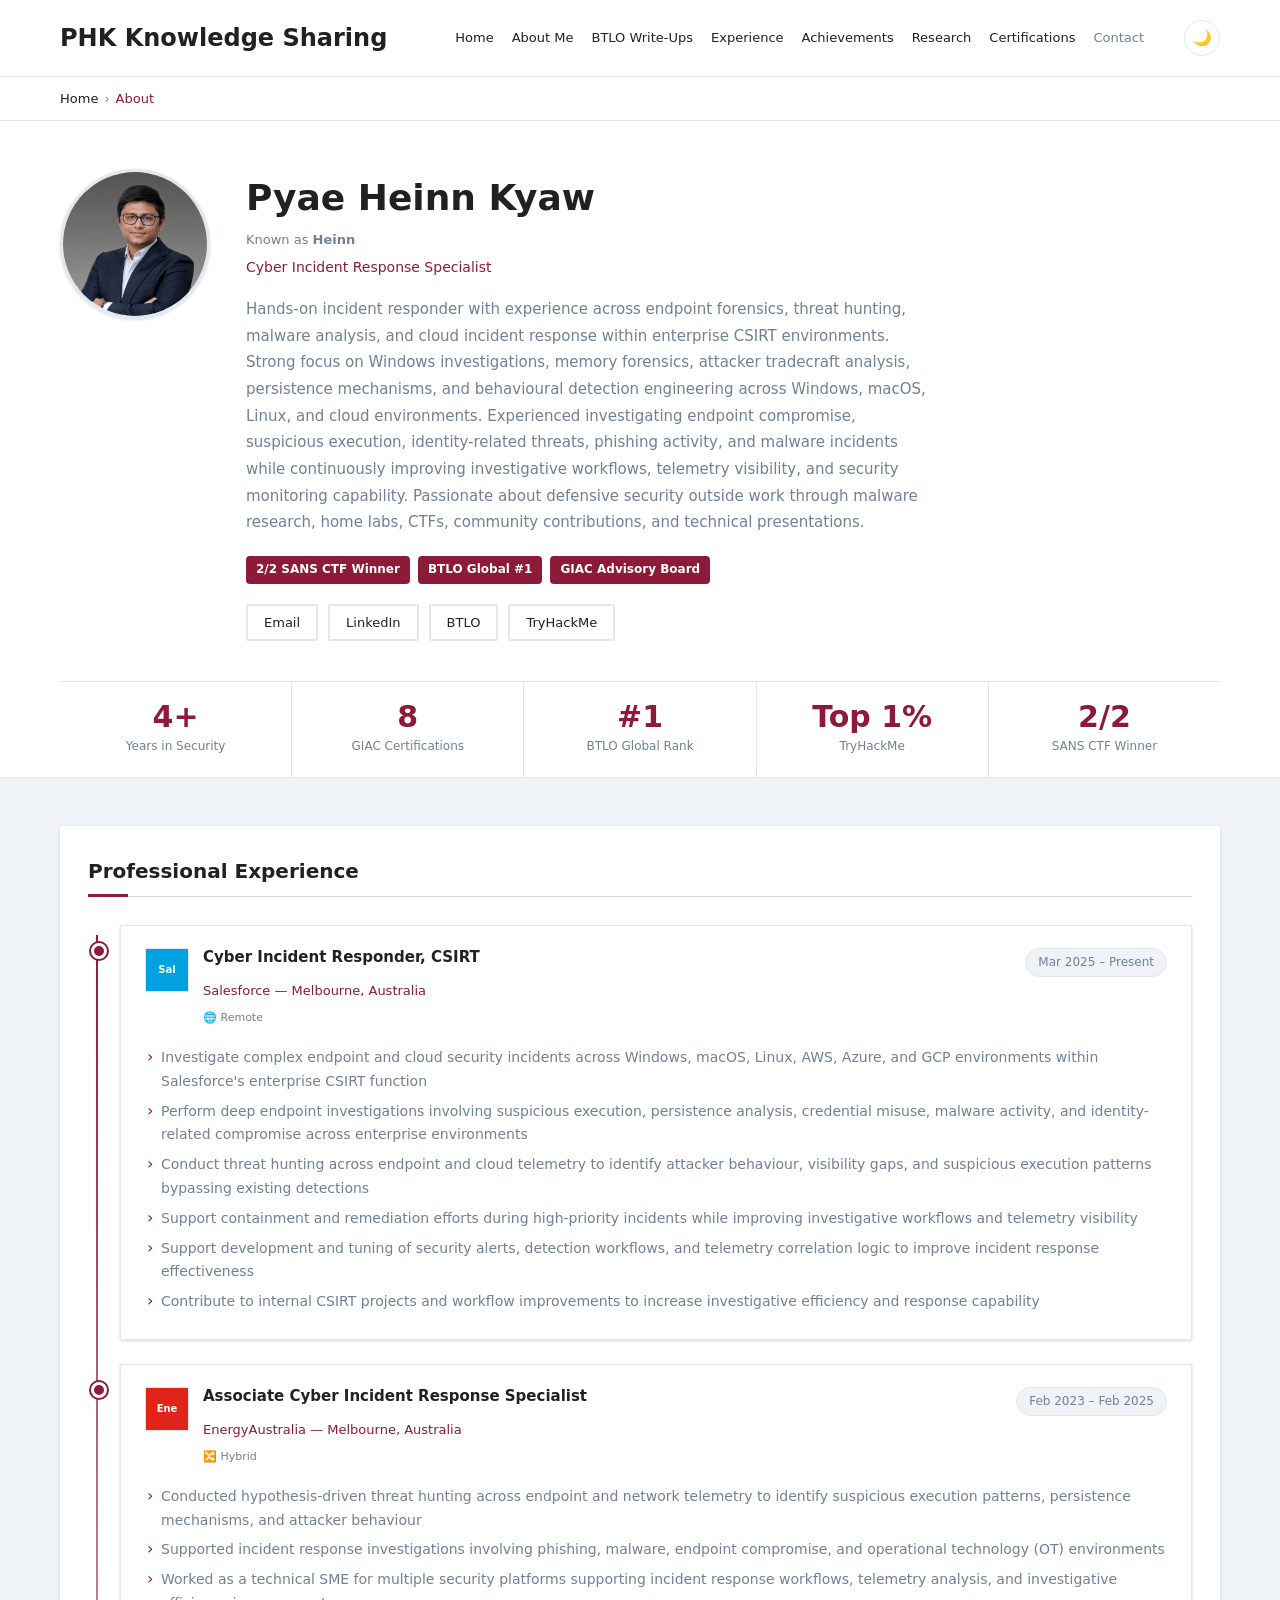
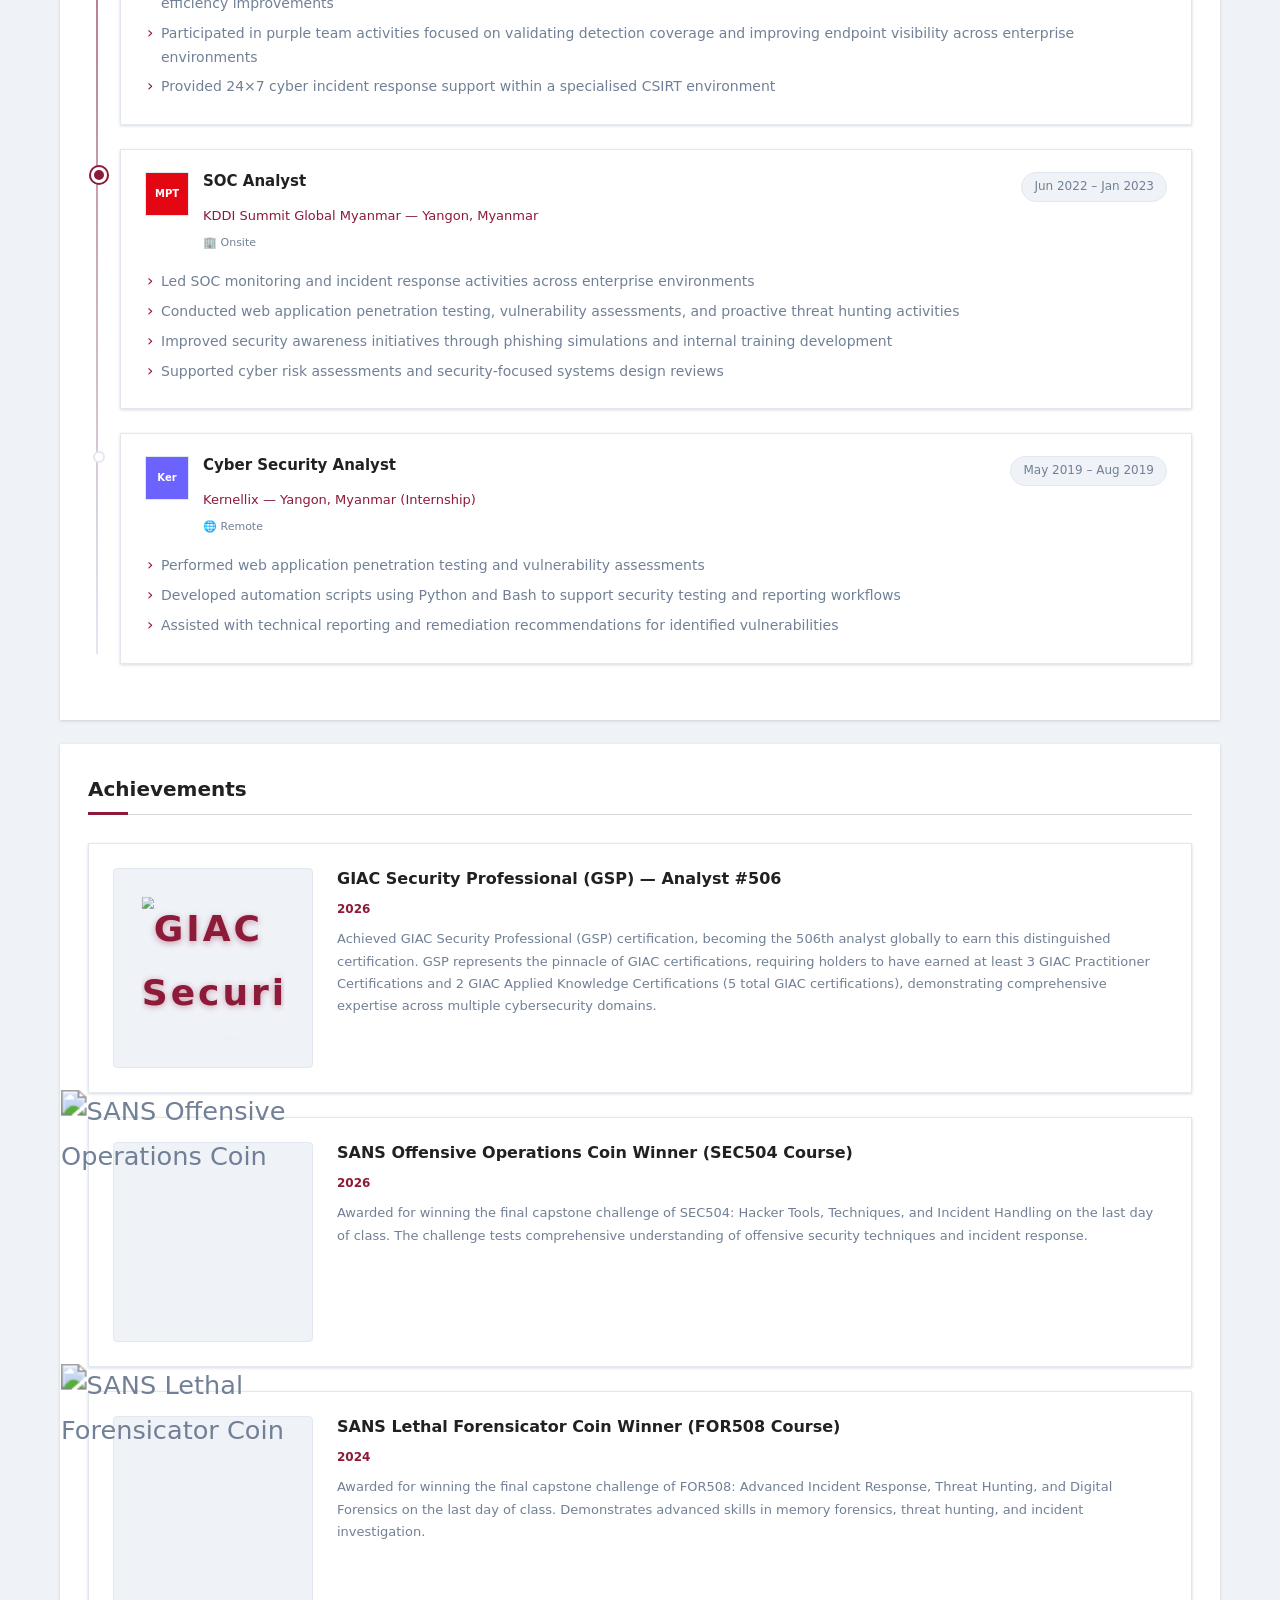
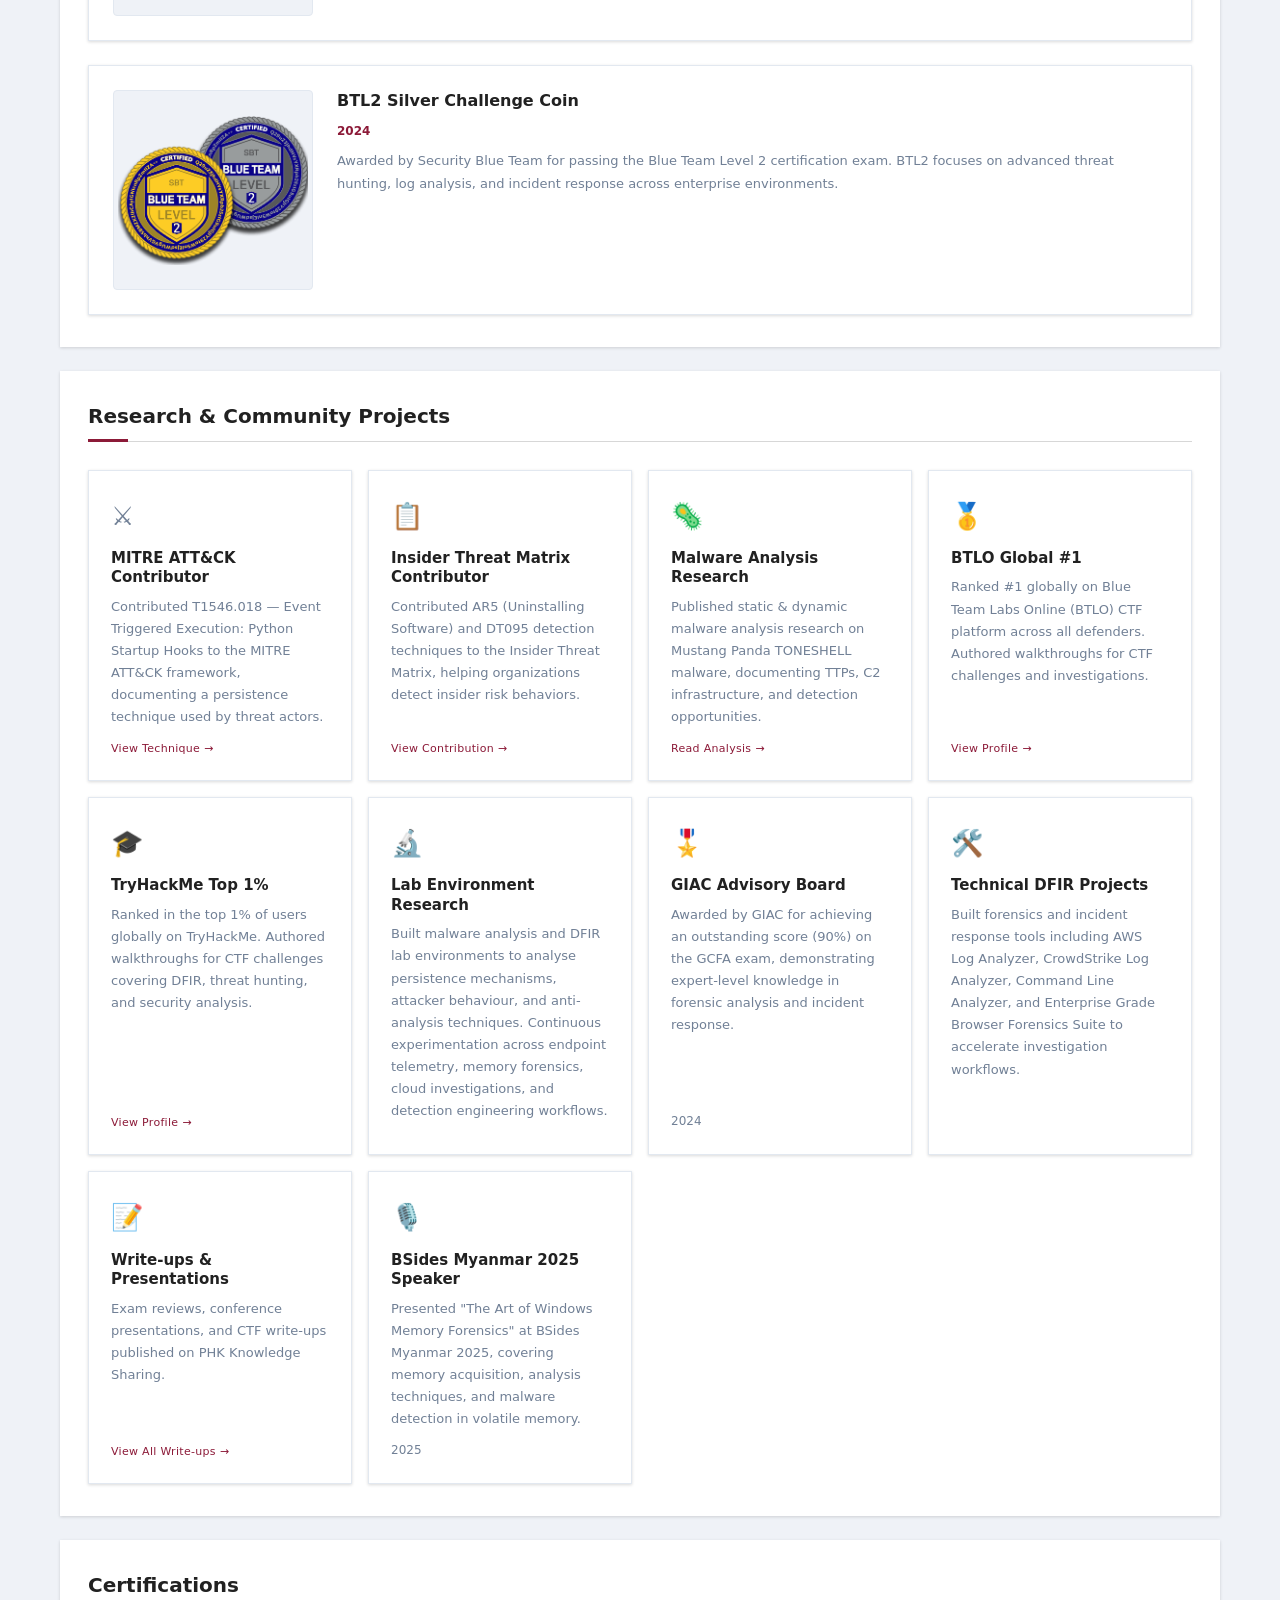
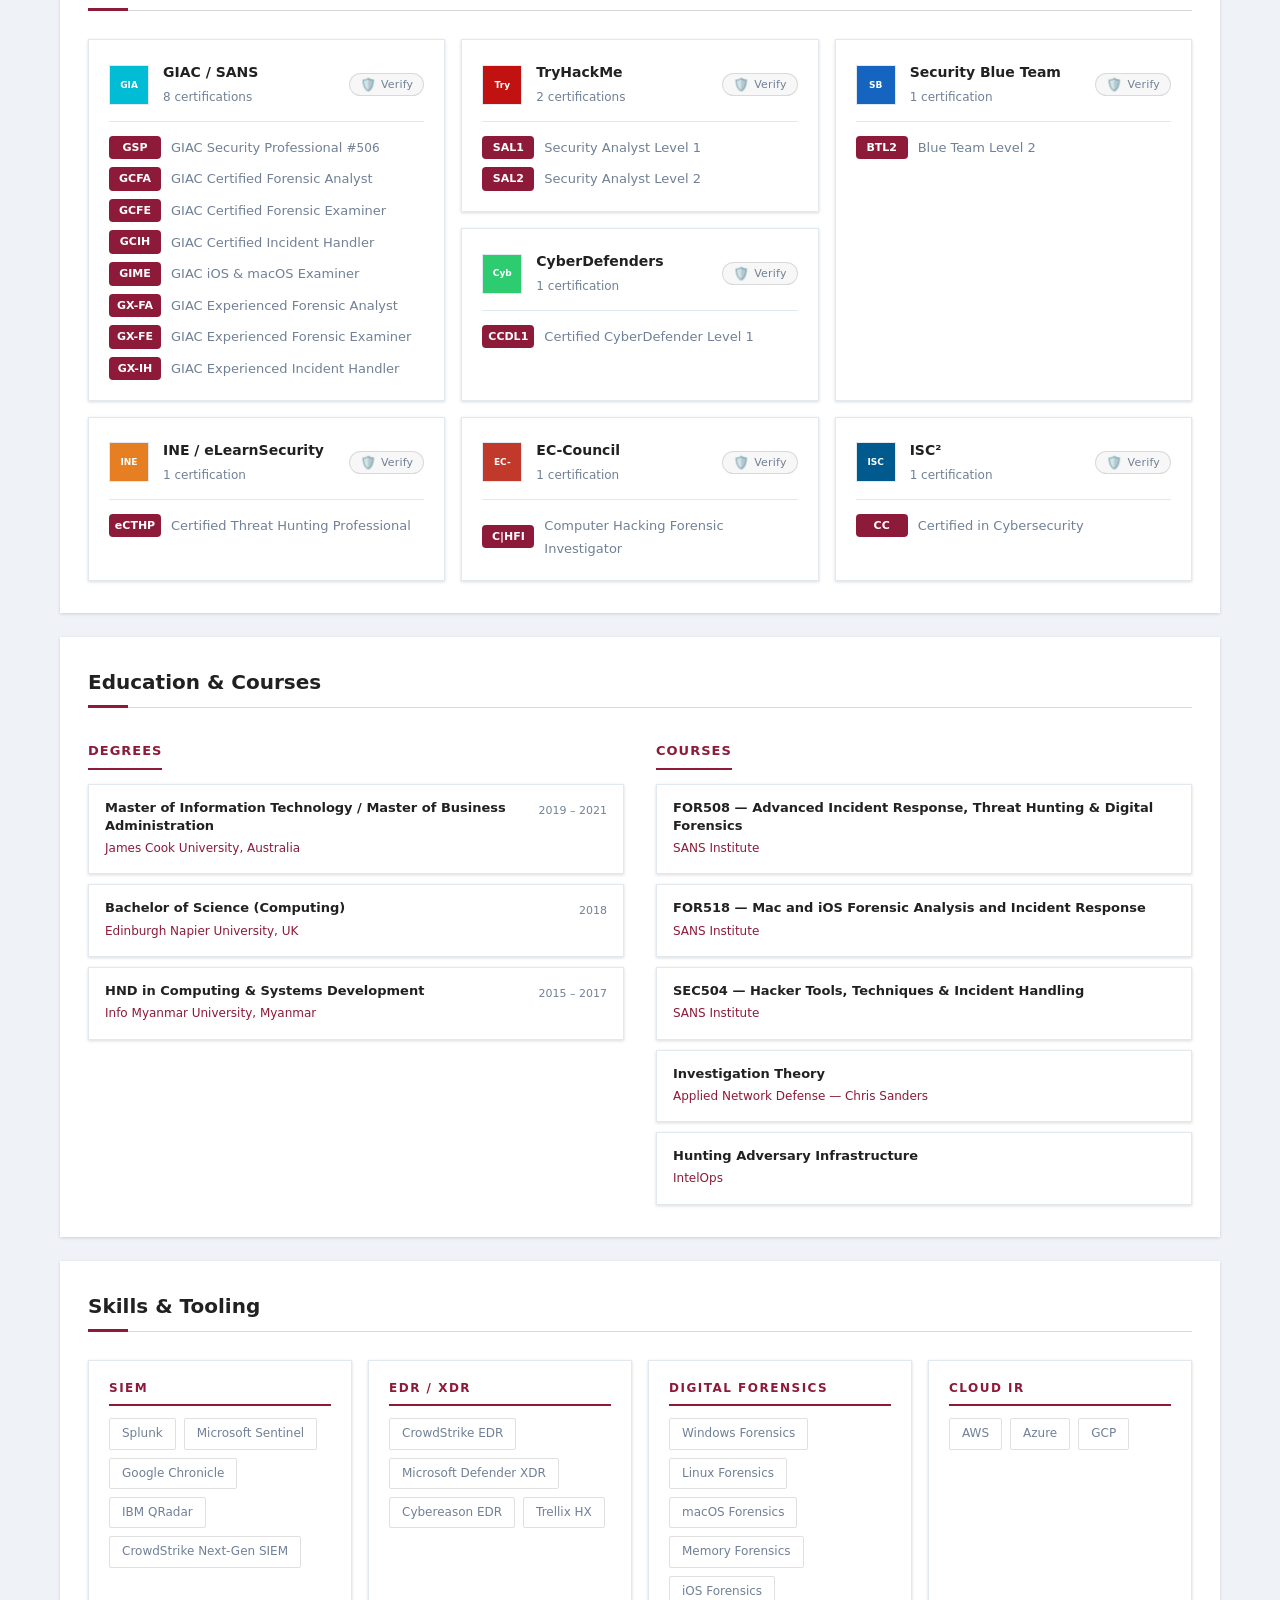
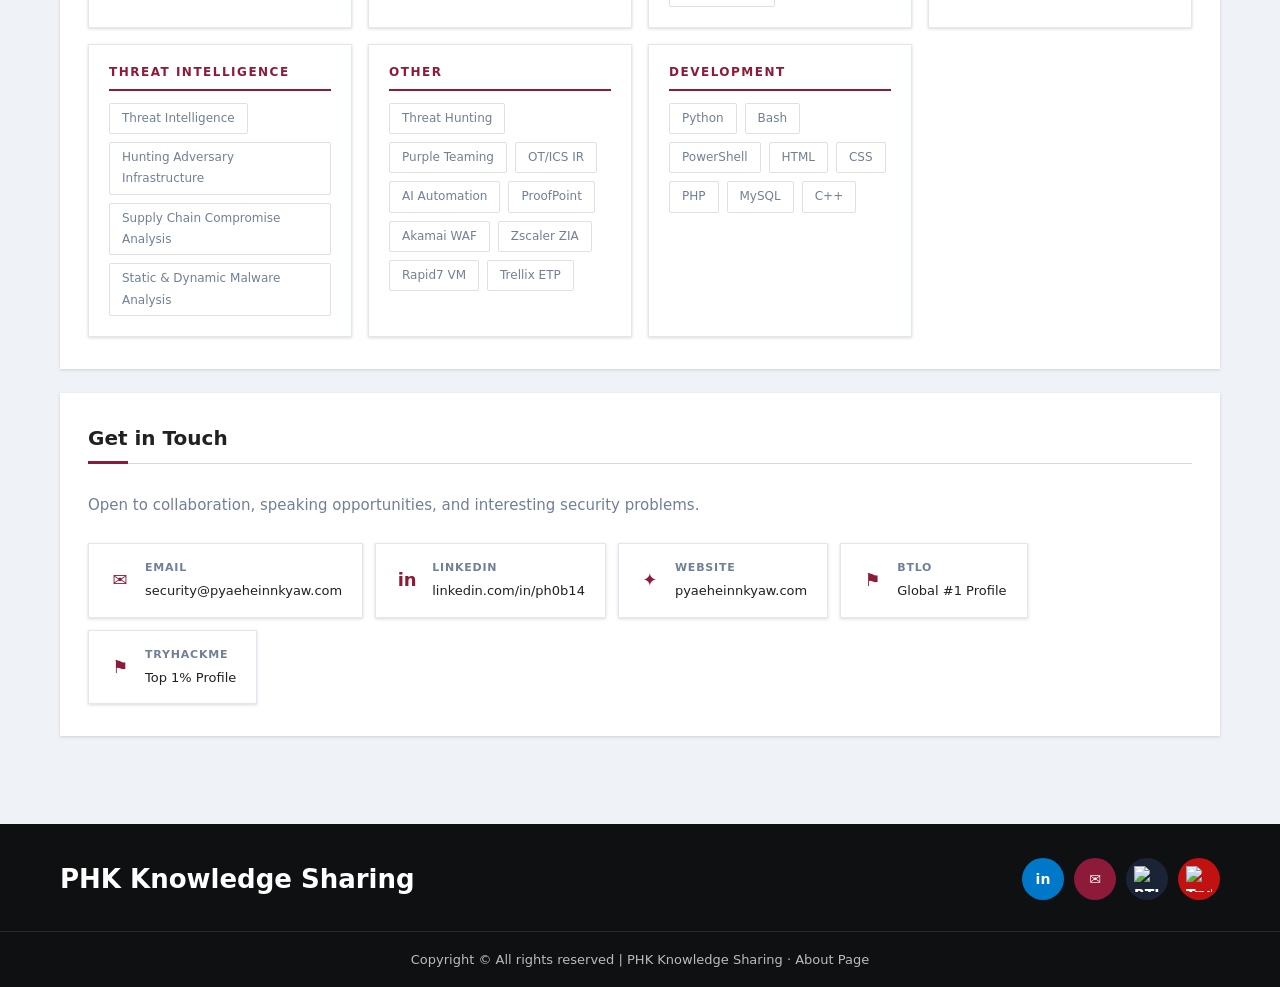
==== commit 96cb7e39: "Use local BTL2 coin image instead of external URL Download and host BTL2 challenge coin image locall" ====
--- a/index.html
+++ b/index.html
@@ -271,7 +271,7 @@
 
           <div class="achievement-item">
             <div class="achievement-visual">
-              <img src="https://skillet.com.my/wp-content/uploads/2023/02/blue-team-level-2-coin.png" alt="BTL2 Challenge Coins" class="coin-img" />
+              <img src="btl2-coin.png" alt="BTL2 Challenge Coins" class="coin-img" />
             </div>
             <div class="achievement-content">
               <h3 class="achievement-title">BTL2 Silver Challenge Coin</h3>
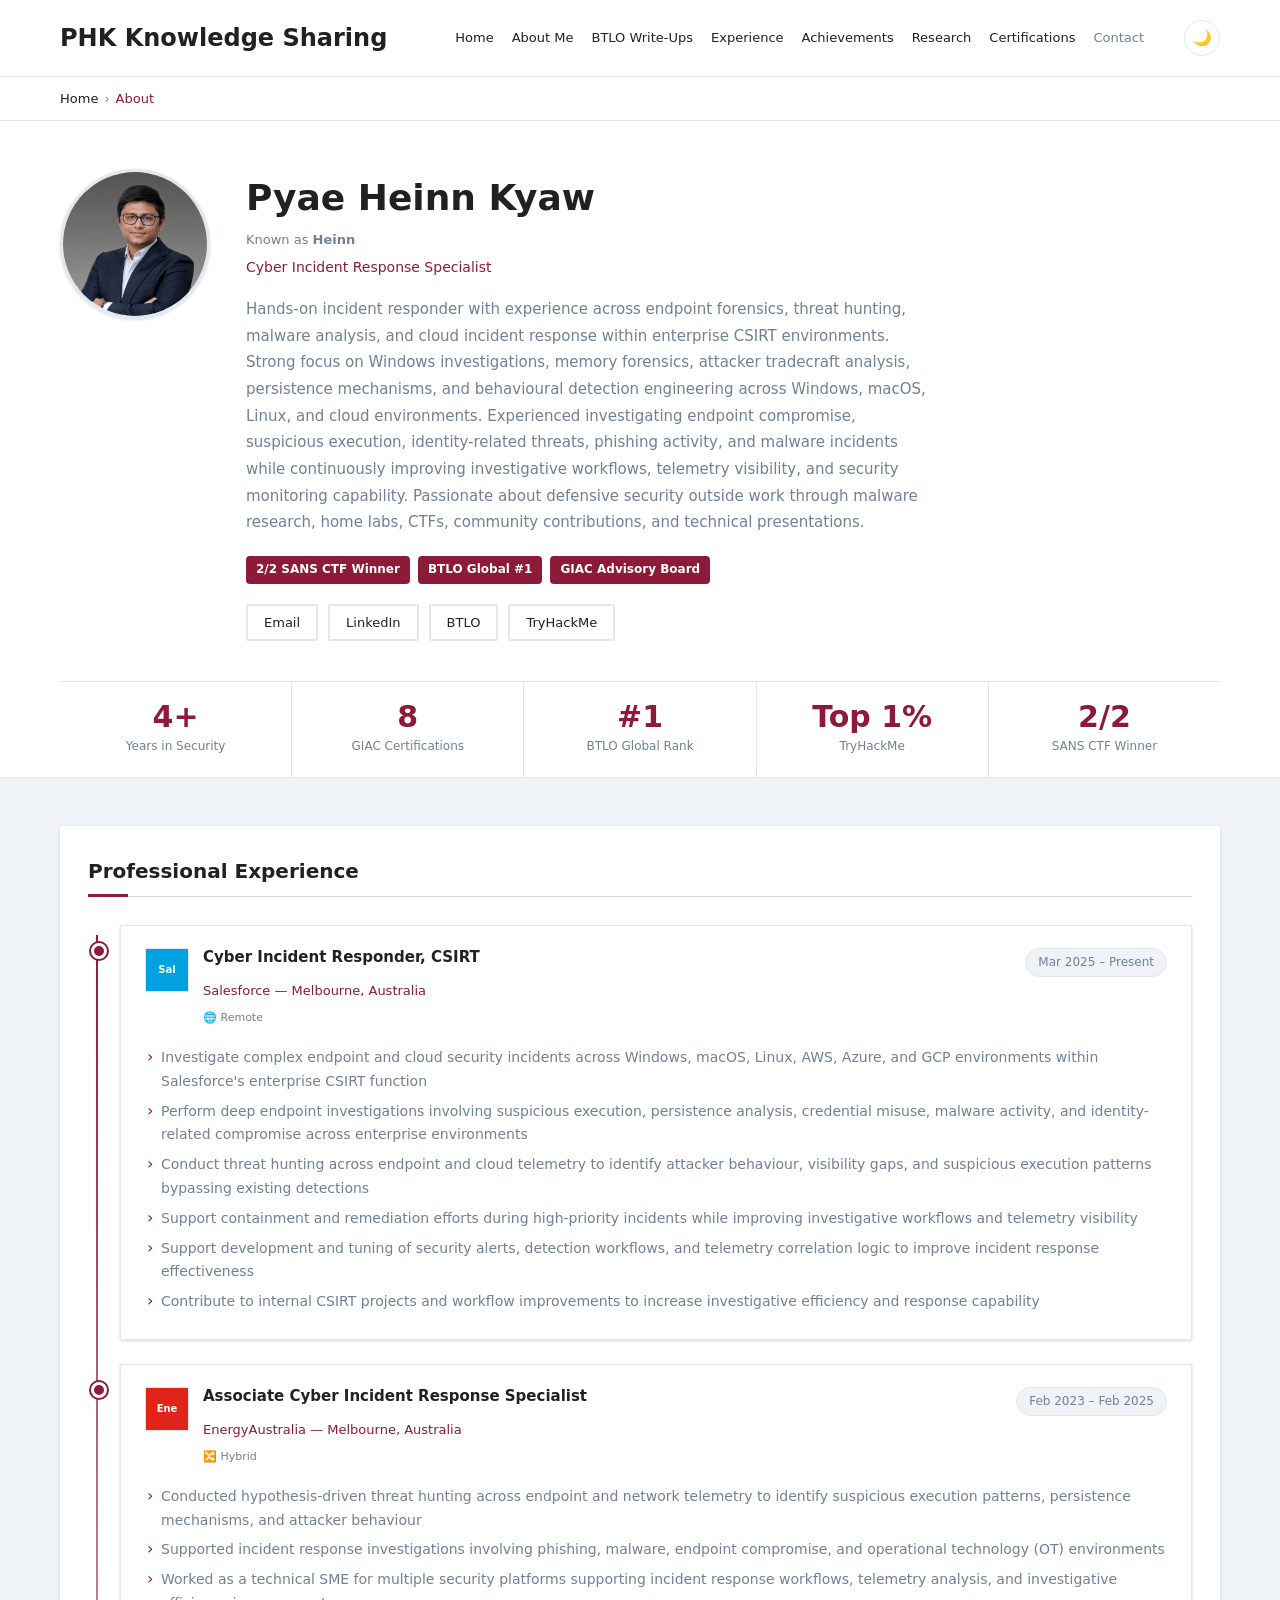
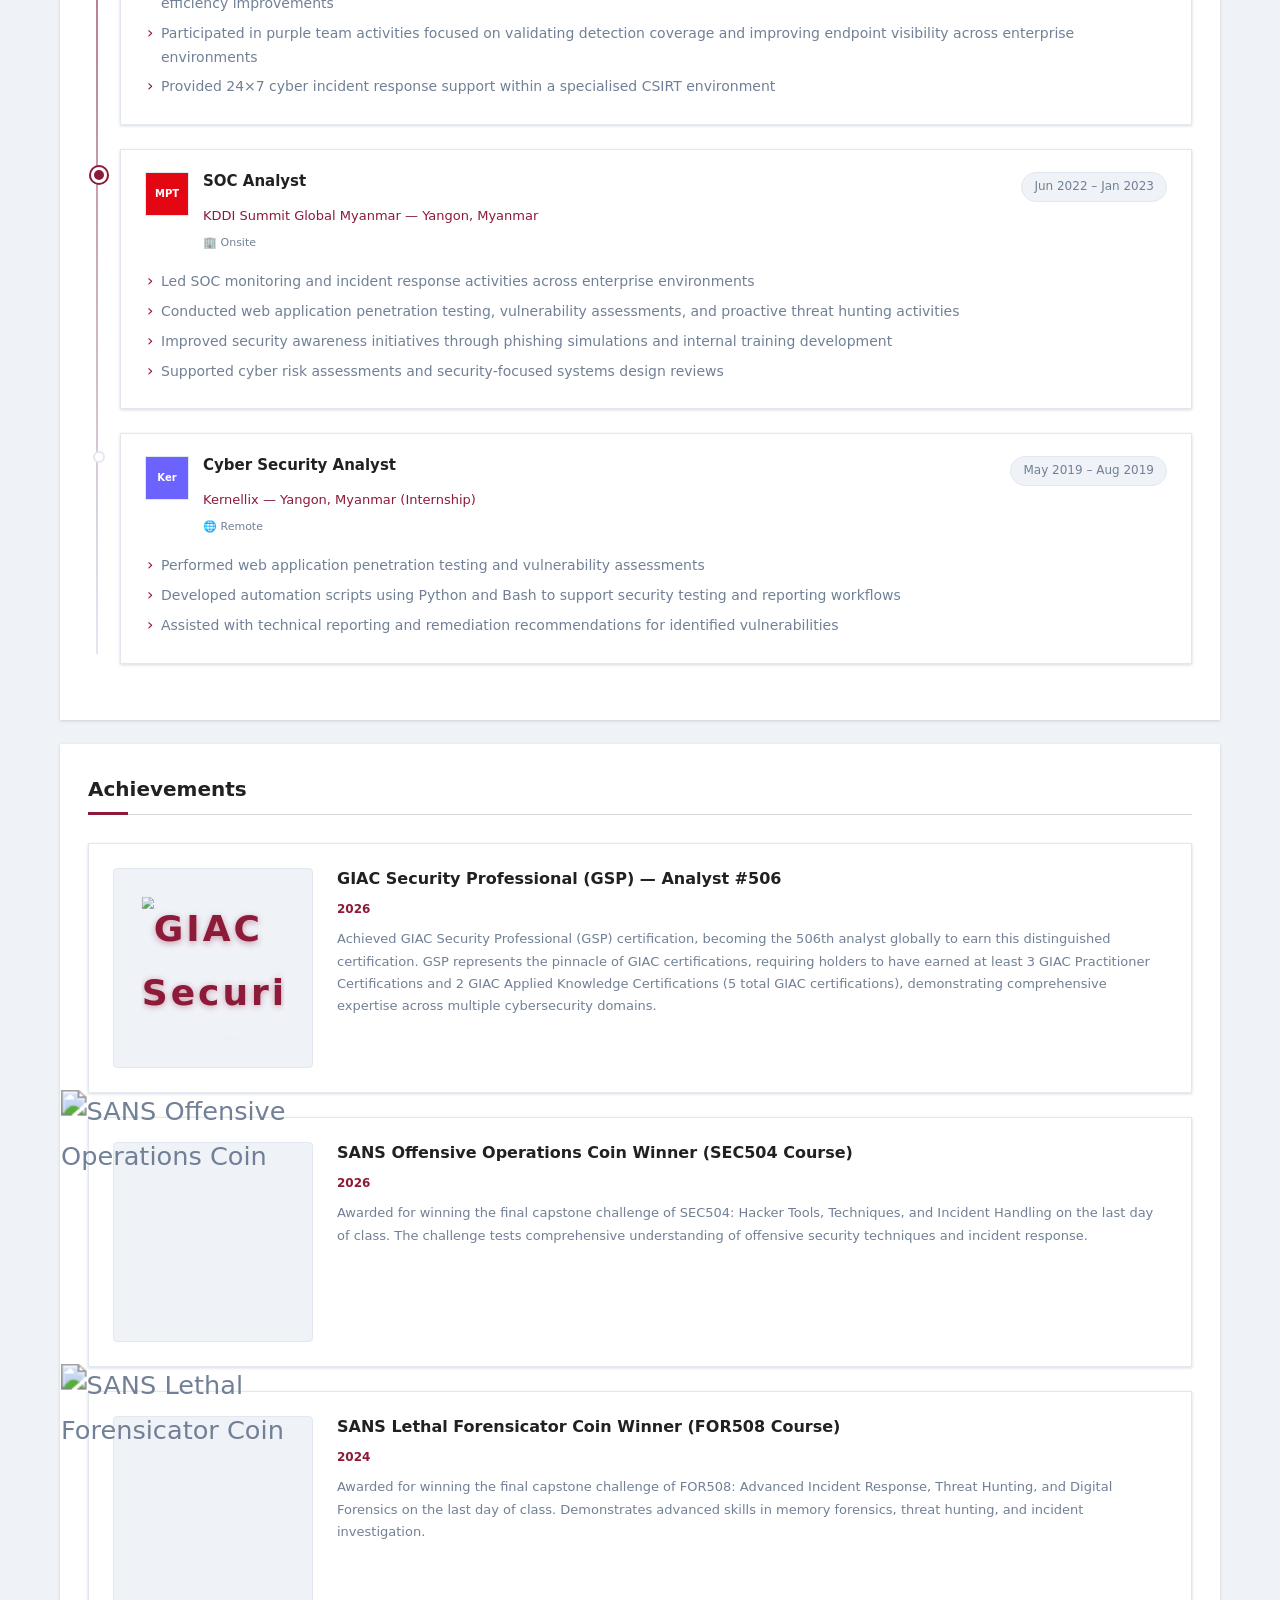
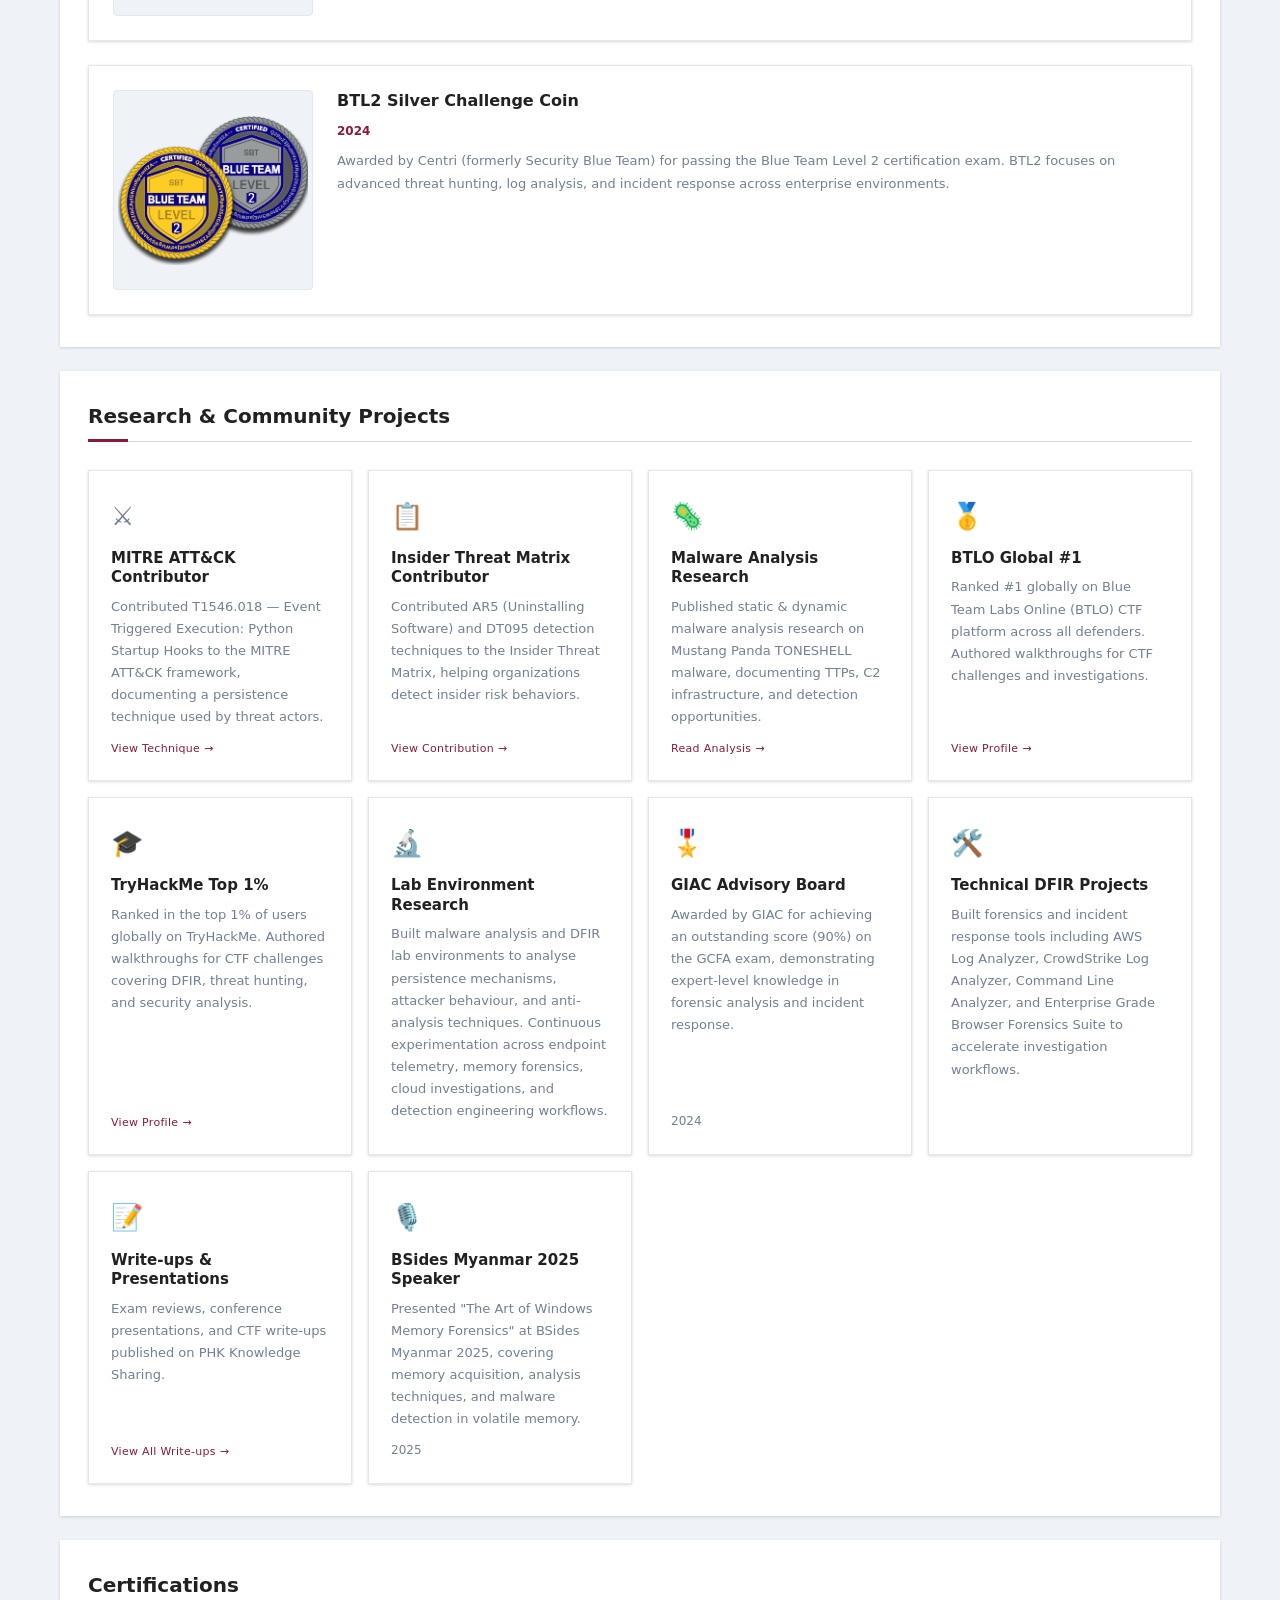
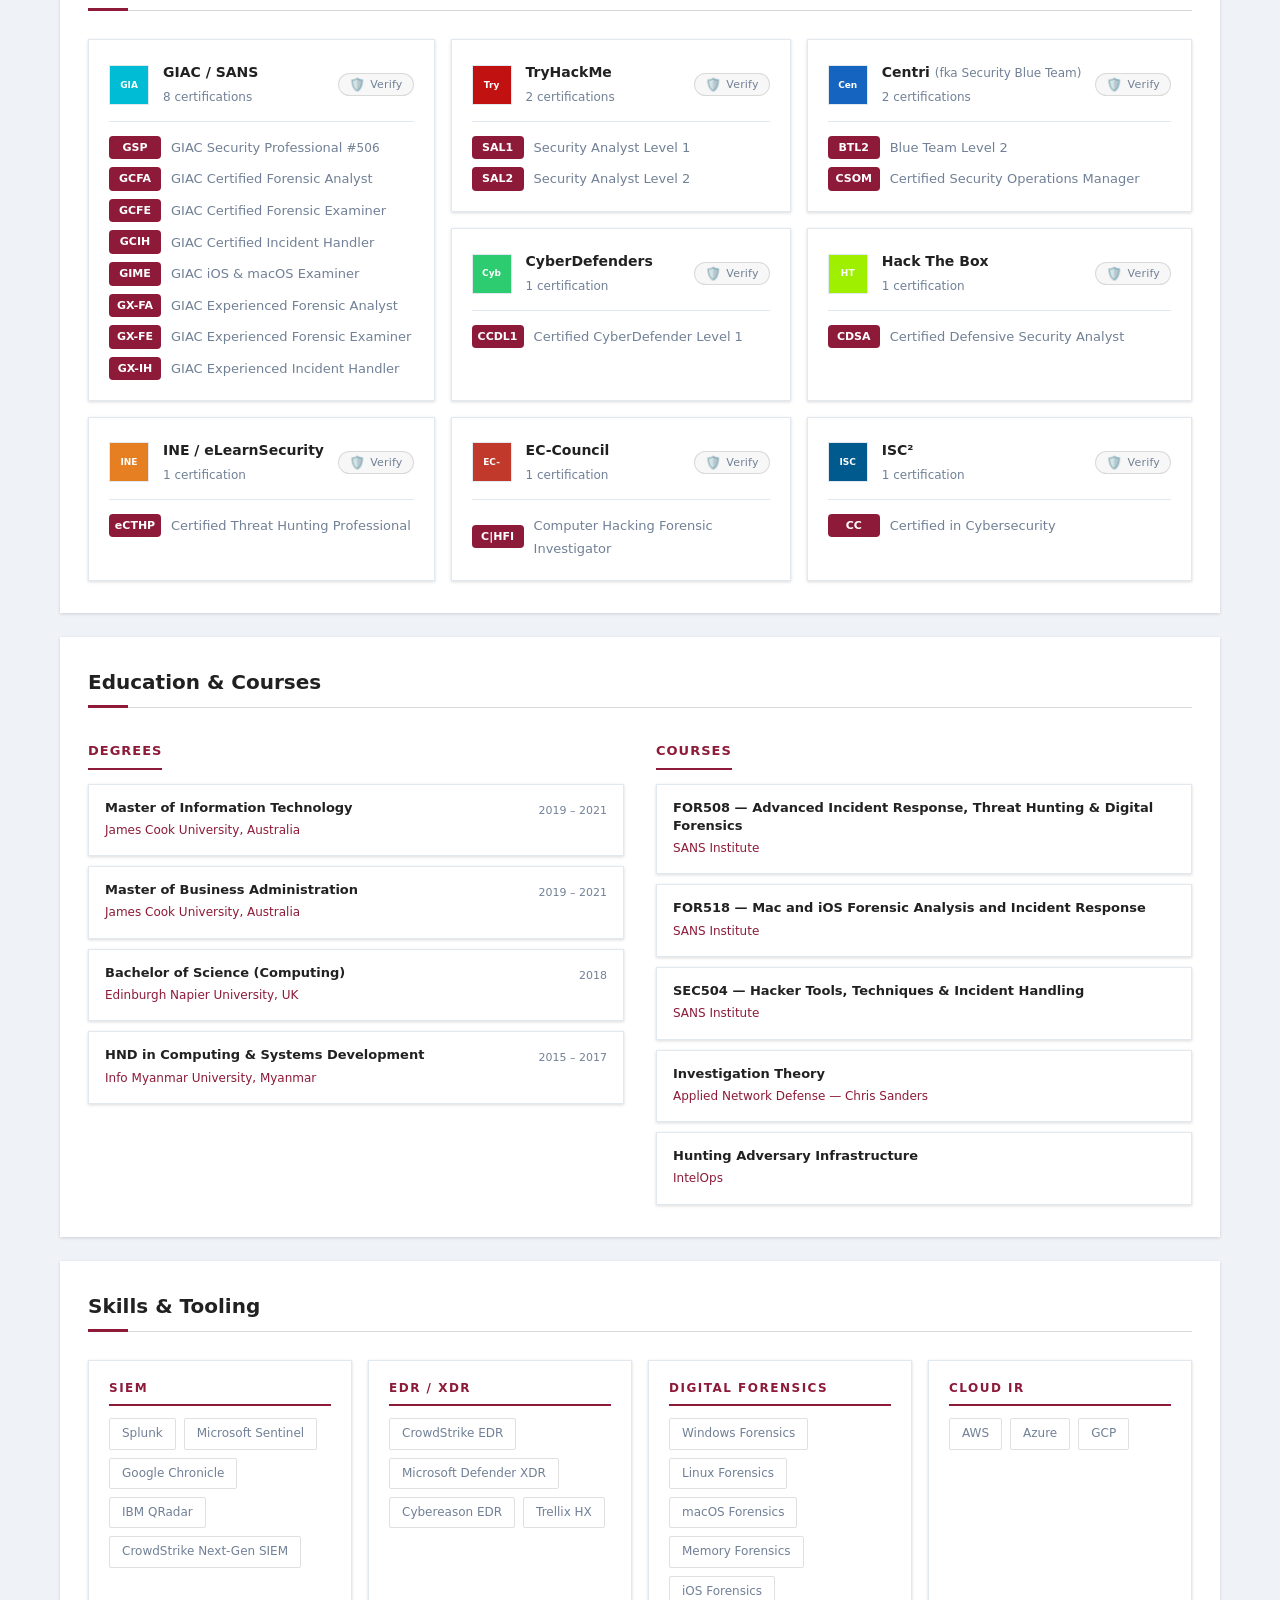
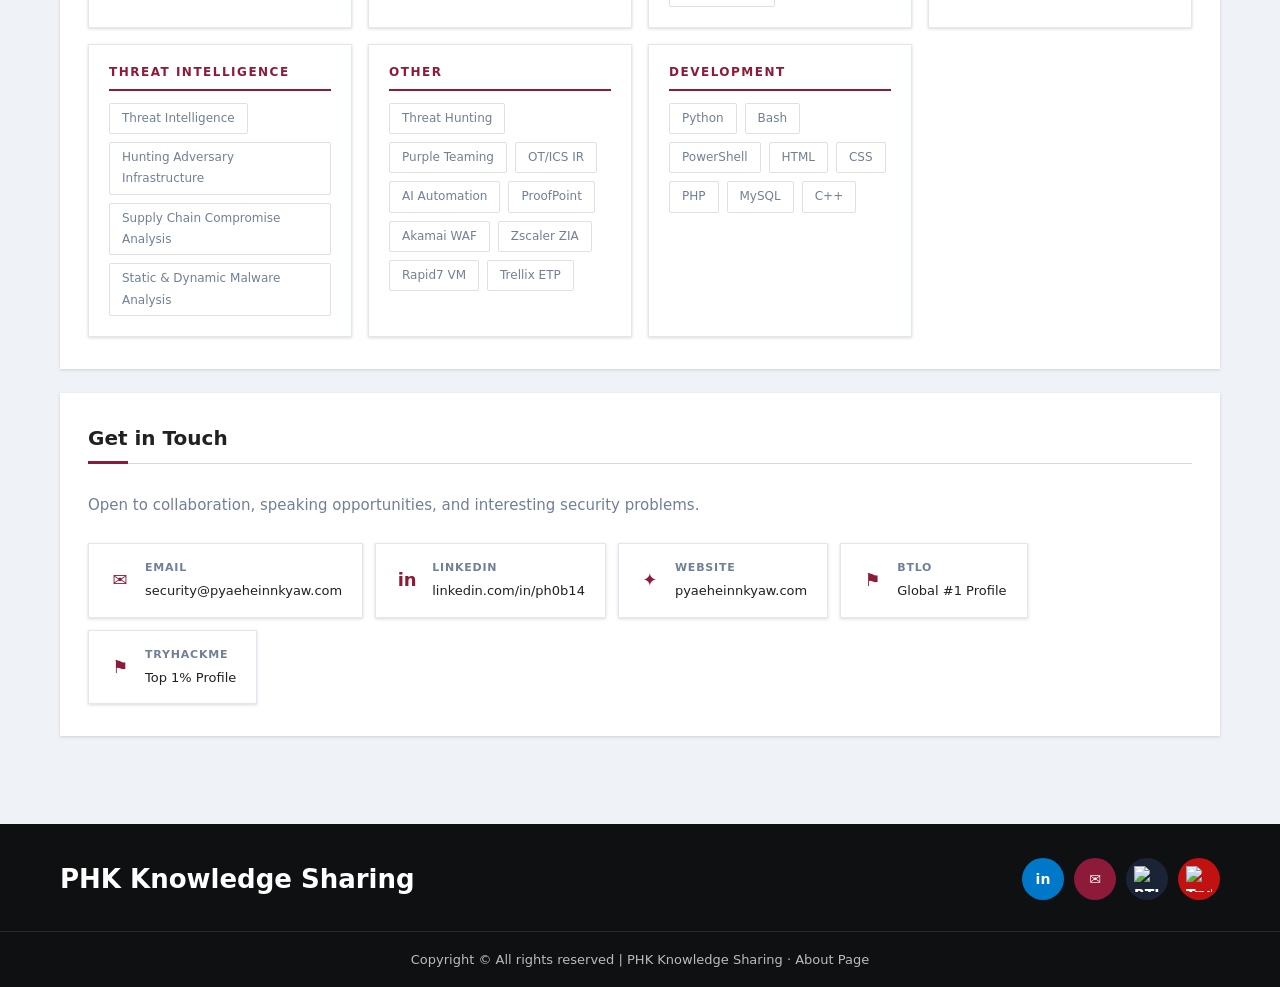
==== commit ae67aa50: "Add files via upload" ====
--- a/index.html
+++ b/index.html
@@ -276,7 +276,7 @@
             <div class="achievement-content">
               <h3 class="achievement-title">BTL2 Silver Challenge Coin</h3>
               <p class="achievement-year">2024</p>
-              <p class="achievement-desc">Awarded by Security Blue Team for passing the Blue Team Level 2 certification exam. BTL2 focuses on advanced threat hunting, log analysis, and incident response across enterprise environments.</p>
+              <p class="achievement-desc">Awarded by Centri (formerly Security Blue Team) for passing the Blue Team Level 2 certification exam. BTL2 focuses on advanced threat hunting, log analysis, and incident response across enterprise environments.</p>
             </div>
           </div>
 
@@ -426,21 +426,41 @@
             </div>
           </div>
 
-          <div class="cert-card">
-            <div class="cert-card-header">
-              <div class="cert-logo" data-name="Security Blue Team" data-color="#1565c0" data-domain="securityblue.team"></div>
-              <div>
-                <p class="cert-issuer">Security Blue Team</p>
-                <p class="cert-count">1 certification</p>
-              </div>
-              <a href="https://www.credly.com/users/pyae-heinn-kyaw" target="_blank" class="cert-verify-btn" title="Verify certifications">
-                <span class="verify-icon">🛡️</span>
-                <span class="verify-text">Verify</span>
-              </a>
-            </div>
-            <ul class="cert-list">
-              <li><span class="cert-tag">BTL2</span><span>Blue Team Level 2</span></li>
-            </ul>
+          <!-- Centri + Hack The Box share one column cell -->
+          <div class="cert-col-stack">
+            <div class="cert-card">
+              <div class="cert-card-header">
+                <div class="cert-logo" data-name="Centri" data-color="#1565c0" data-domain="securityblue.team"></div>
+                <div>
+                  <p class="cert-issuer">Centri <span class="cert-num">(fka Security Blue Team)</span></p>
+                  <p class="cert-count">2 certifications</p>
+                </div>
+                <a href="https://www.credly.com/users/pyae-heinn-kyaw" target="_blank" class="cert-verify-btn" title="Verify certifications">
+                  <span class="verify-icon">🛡️</span>
+                  <span class="verify-text">Verify</span>
+                </a>
+              </div>
+              <ul class="cert-list">
+                <li><span class="cert-tag">BTL2</span><span>Blue Team Level 2</span></li>
+                <li><span class="cert-tag">CSOM</span><span>Certified Security Operations Manager</span></li>
+              </ul>
+            </div>
+            <div class="cert-card">
+              <div class="cert-card-header">
+                <div class="cert-logo" data-name="Hack The Box" data-color="#9fef00" data-domain="hackthebox.com"></div>
+                <div>
+                  <p class="cert-issuer">Hack The Box</p>
+                  <p class="cert-count">1 certification</p>
+                </div>
+                <a href="https://www.credly.com/users/pyae-heinn-kyaw" target="_blank" class="cert-verify-btn" title="Verify certifications">
+                  <span class="verify-icon">🛡️</span>
+                  <span class="verify-text">Verify</span>
+                </a>
+              </div>
+              <ul class="cert-list">
+                <li><span class="cert-tag">CDSA</span><span>Certified Defensive Security Analyst</span></li>
+              </ul>
+            </div>
           </div>
 
           <!-- Row 2 -->
@@ -508,7 +528,14 @@
             <div class="edu-list">
               <div class="edu-item">
                 <div class="edu-item-body">
-                  <p class="edu-degree">Master of Information Technology / Master of Business Administration</p>
+                  <p class="edu-degree">Master of Information Technology</p>
+                  <p class="edu-school">James Cook University, Australia</p>
+                </div>
+                <span class="edu-year">2019 – 2021</span>
+              </div>
+              <div class="edu-item">
+                <div class="edu-item-body">
+                  <p class="edu-degree">Master of Business Administration</p>
                   <p class="edu-school">James Cook University, Australia</p>
                 </div>
                 <span class="edu-year">2019 – 2021</span>
--- a/about.css
+++ b/about.css
@@ -911,6 +911,7 @@
   font-size: 14px;
   font-weight: 700;
   color: var(--head-color);
+  white-space: nowrap;
 }
 
 .cert-count {
@@ -951,7 +952,7 @@
   display: inline-block;
 }
 
-.cert-num { font-size: 12px; color: var(--text-color); }
+.cert-num { font-size: 12px; font-weight: 400; color: var(--text-color); }
 
 /* ── EDUCATION ── */
 .edu-cols {
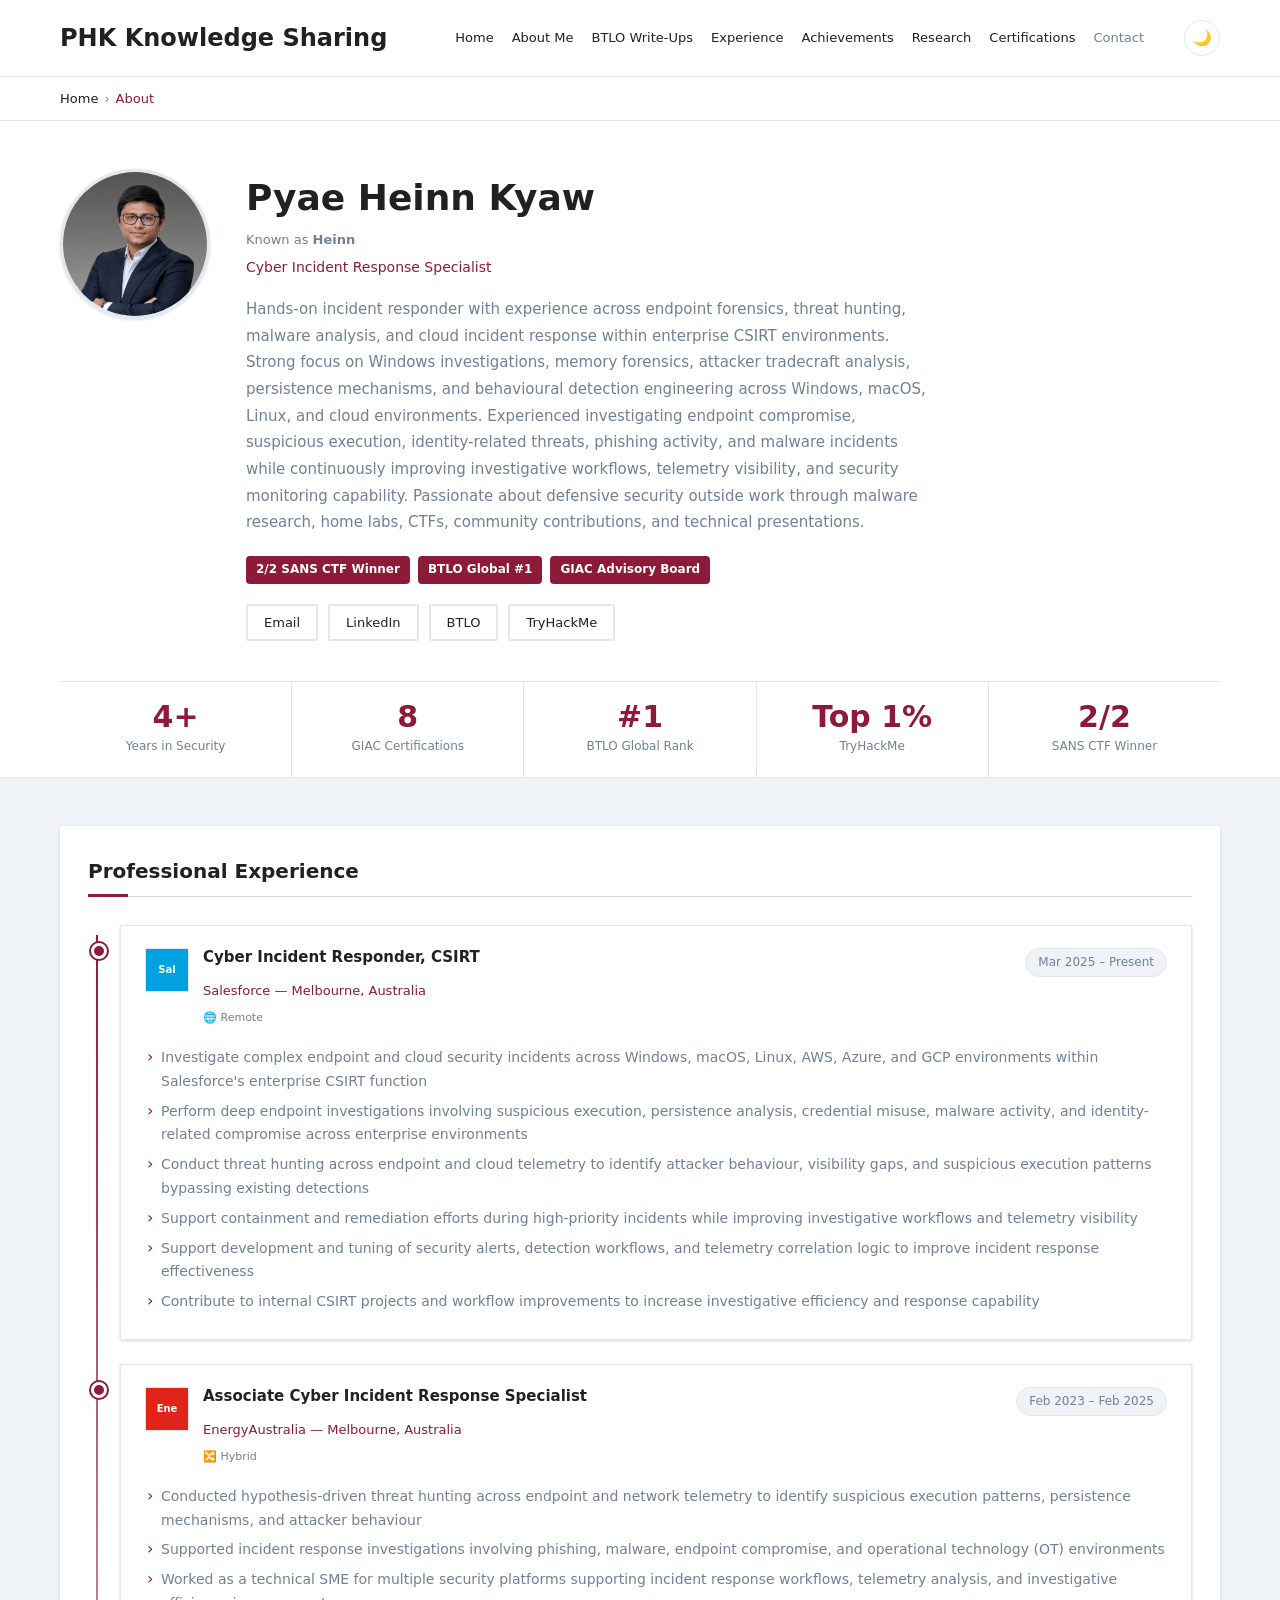
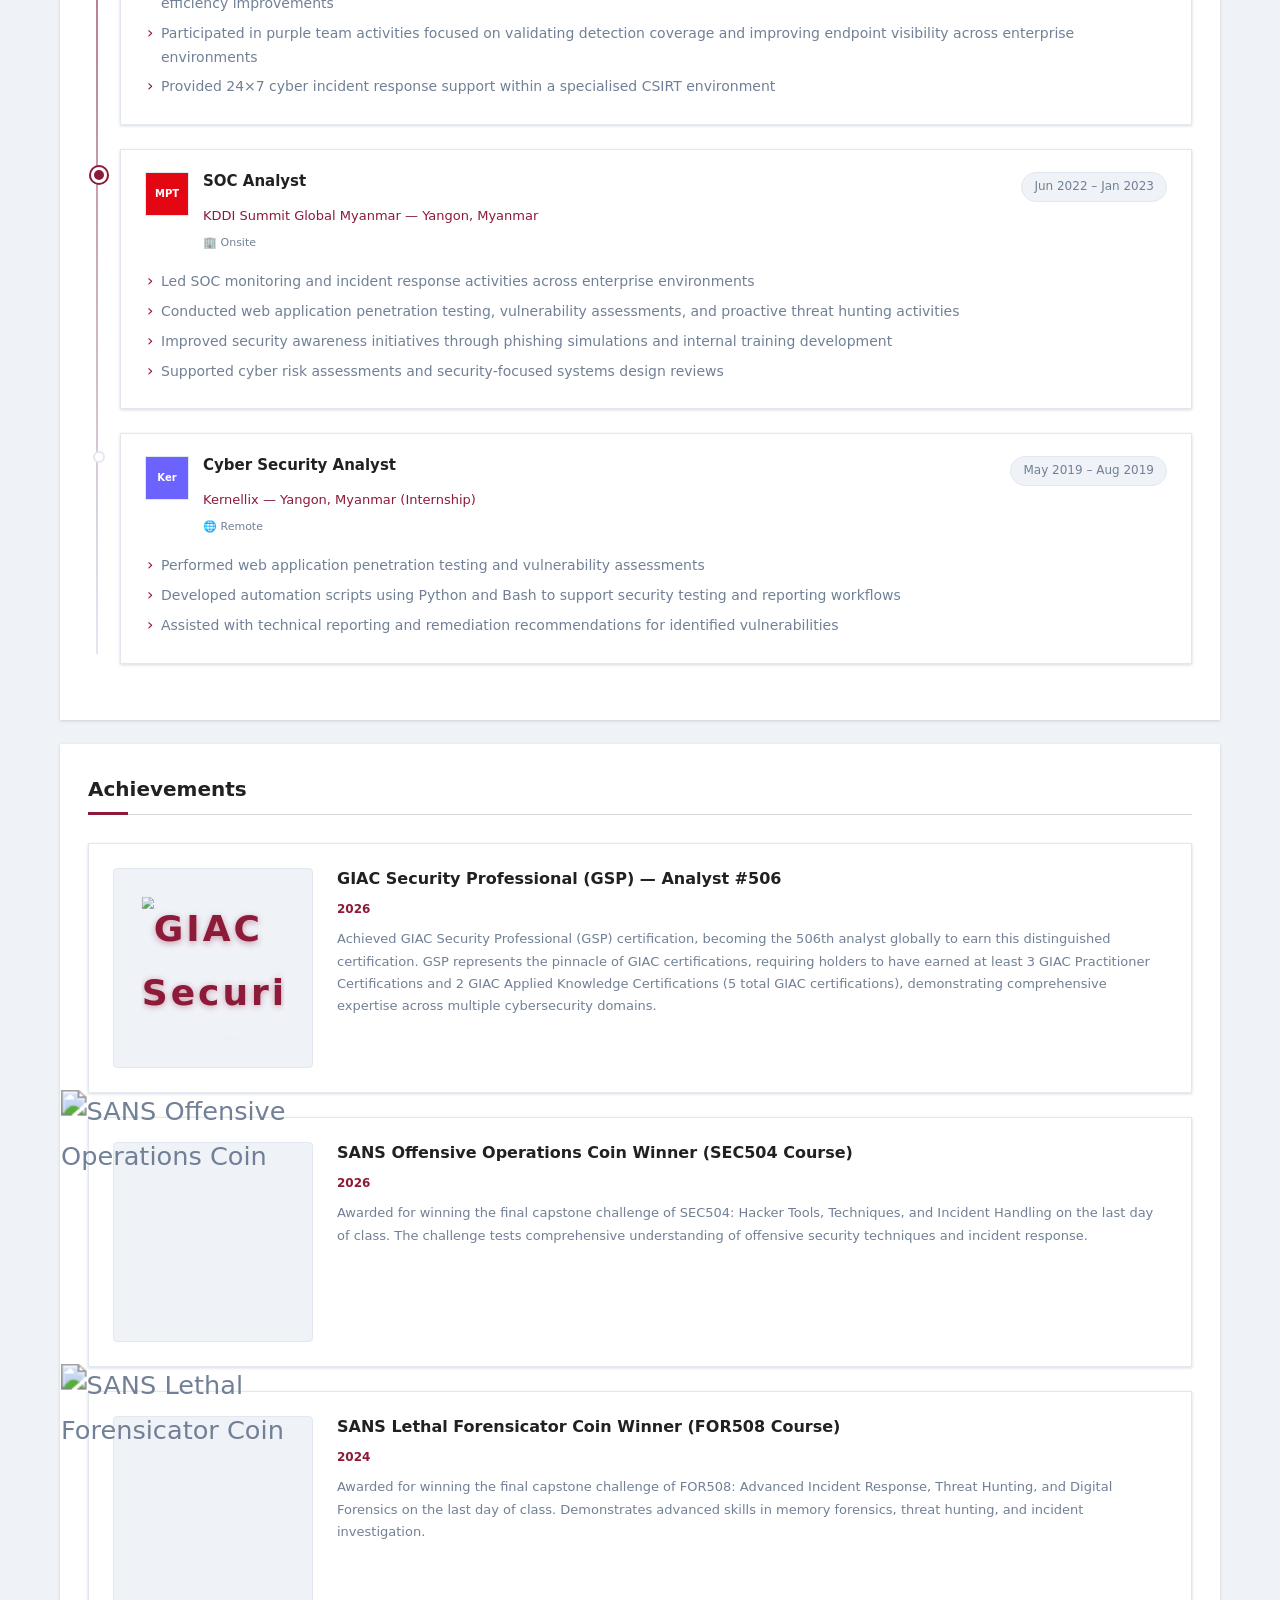
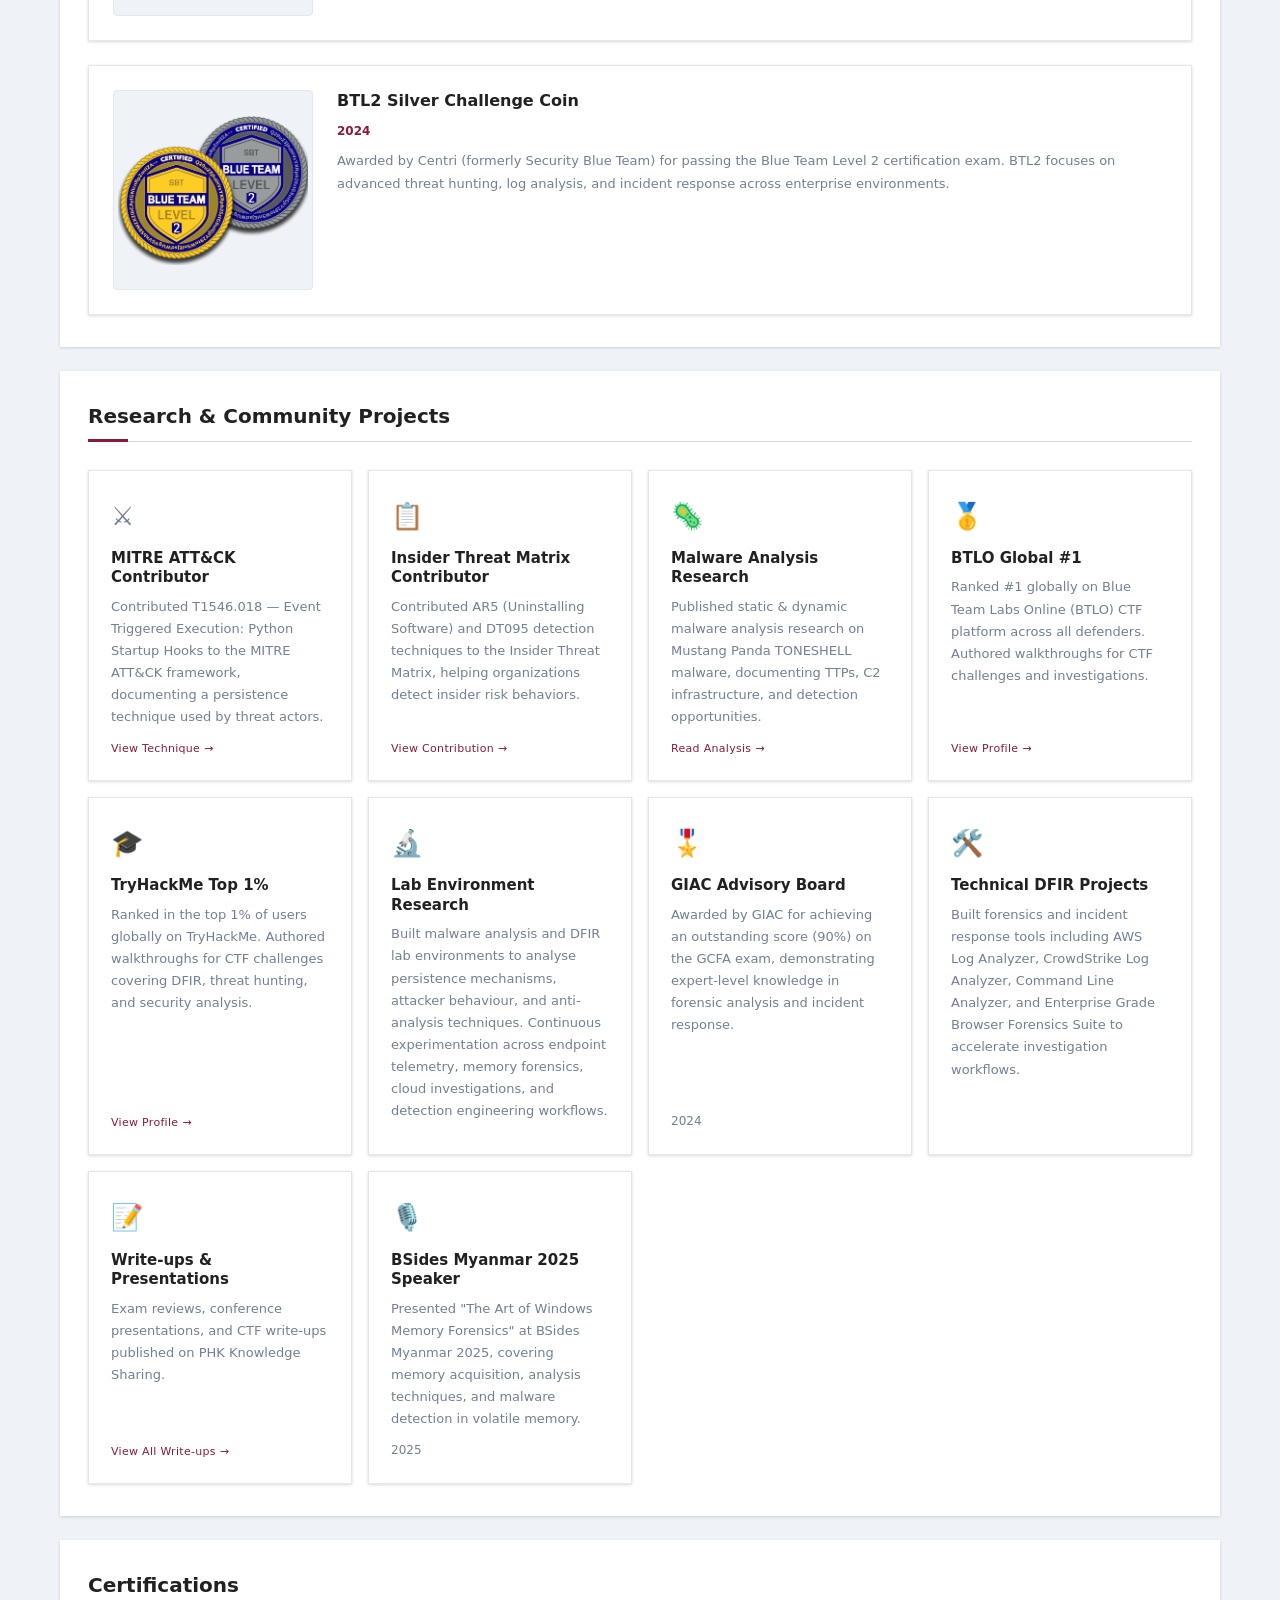
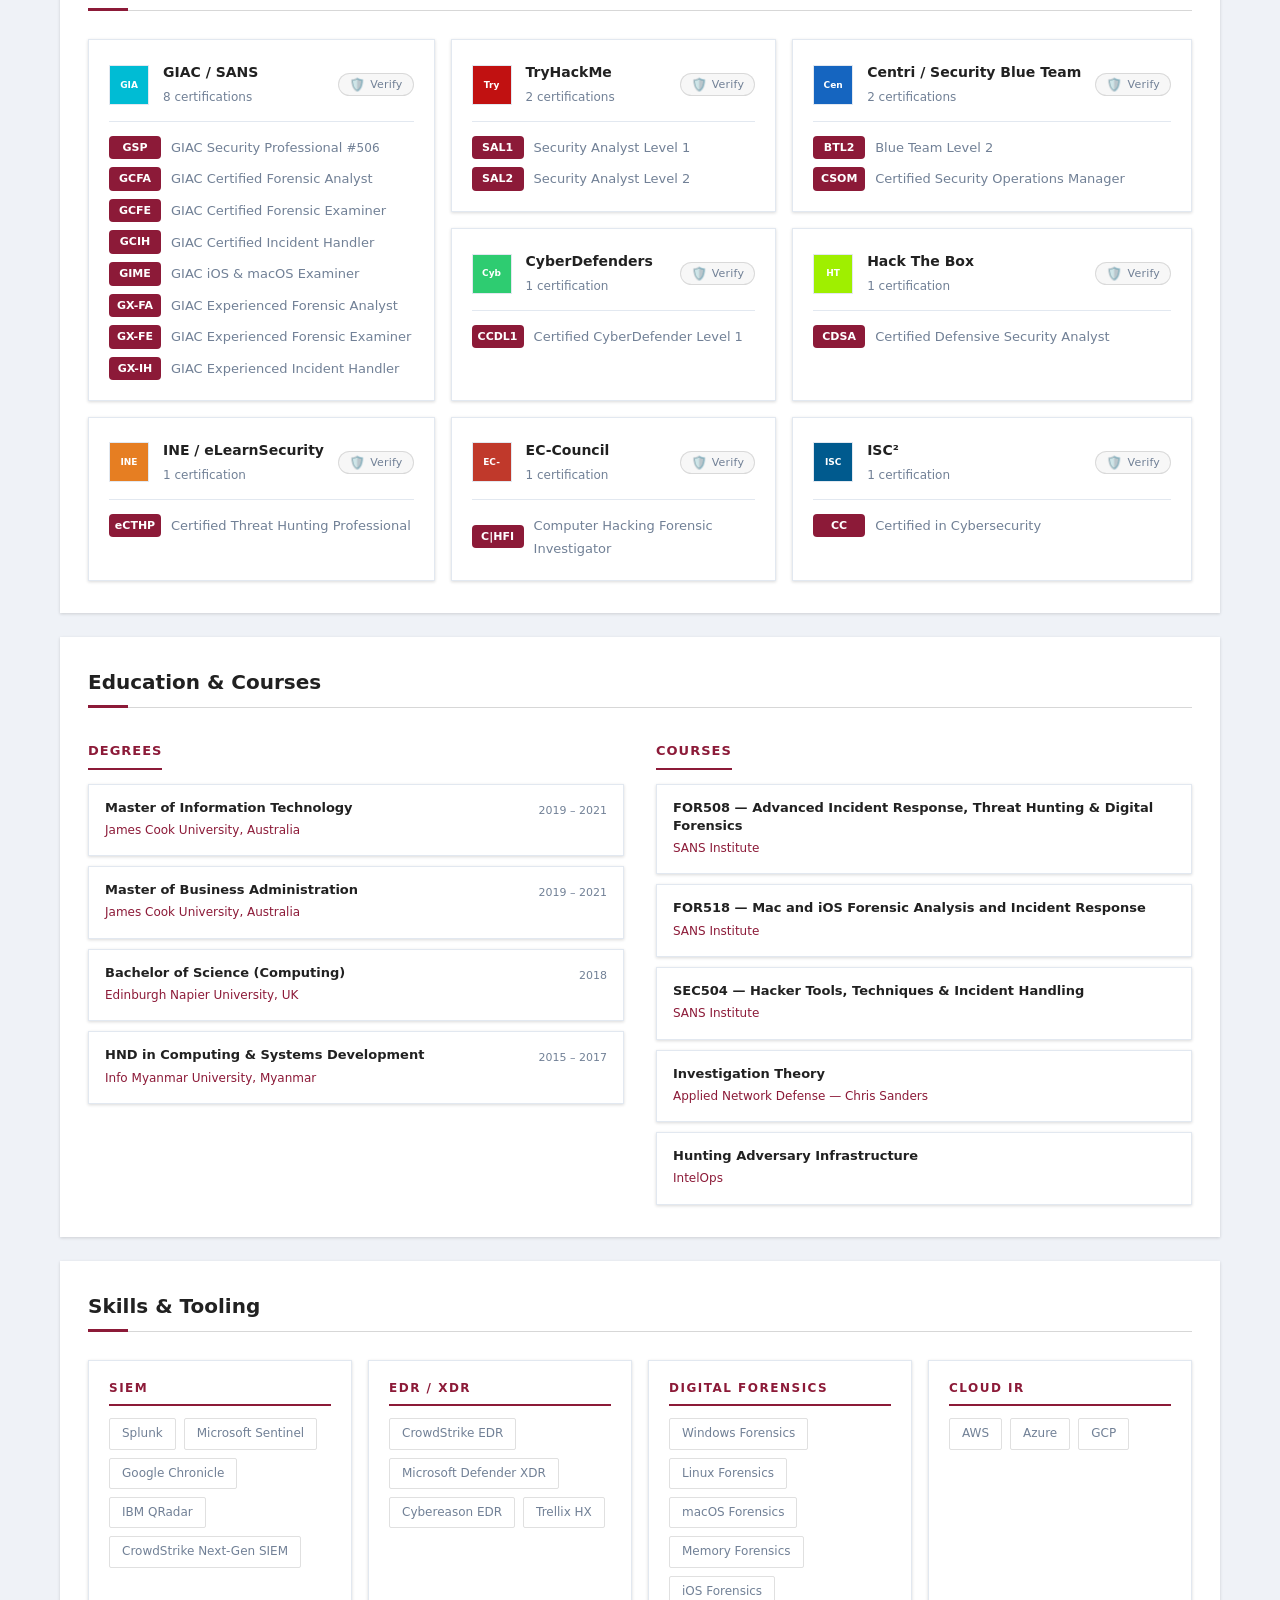
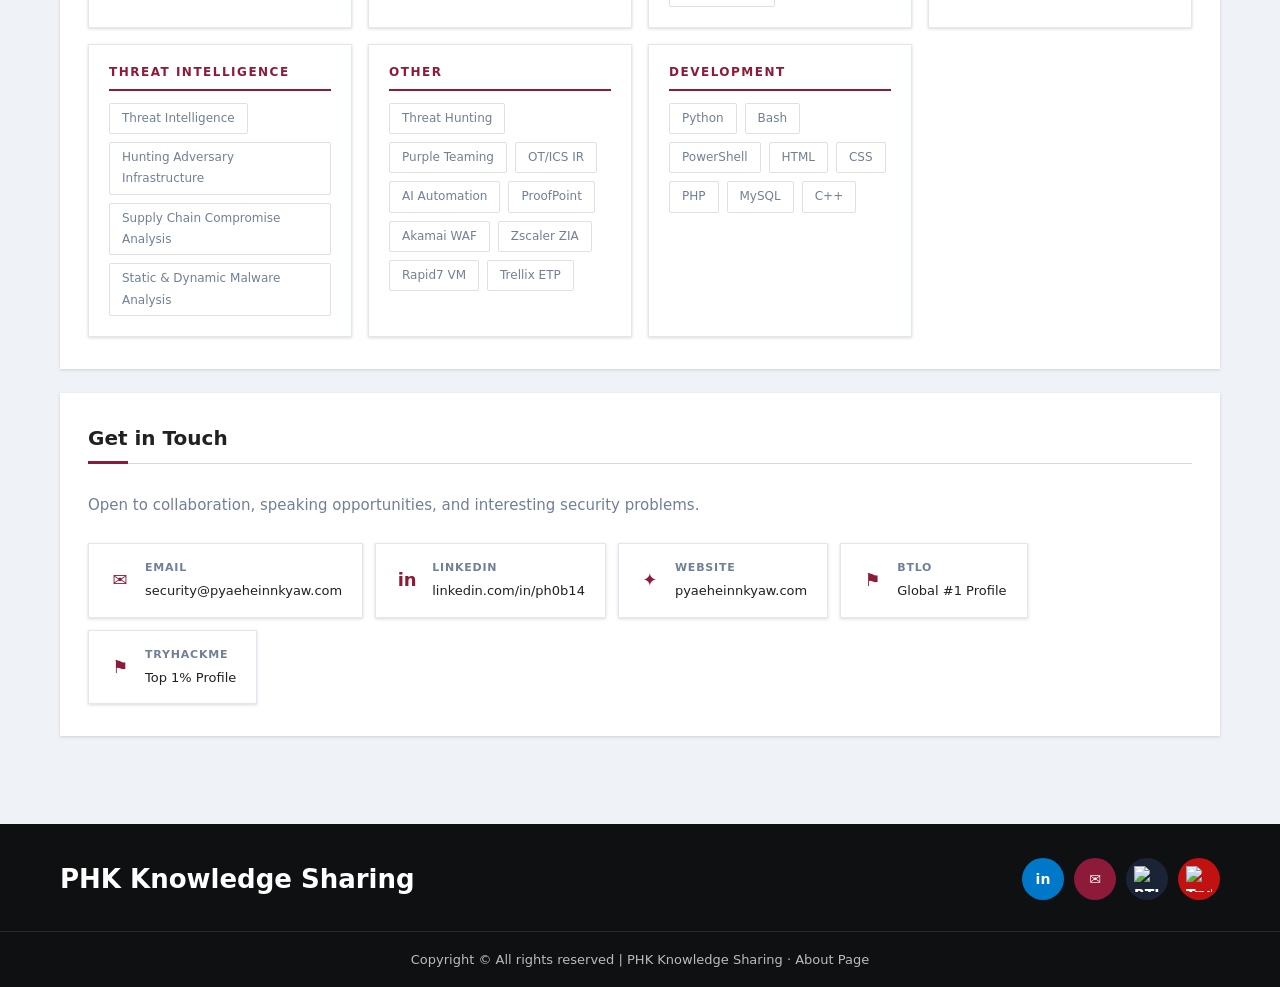
==== commit efd42692: "Add files via upload" ====
--- a/index.html
+++ b/index.html
@@ -6,7 +6,7 @@
   <title>About — Pyae Heinn Kyaw | PHK Knowledge Sharing</title>
   <link rel="icon" href="favicon.png" type="image/png" />
   <link rel="apple-touch-icon" href="favicon.png" />
-  <link rel="stylesheet" href="about.css" />
+  <link rel="stylesheet" href="about.css?v=2" />
 </head>
 <body>
 
@@ -432,7 +432,7 @@
               <div class="cert-card-header">
                 <div class="cert-logo" data-name="Centri" data-color="#1565c0" data-domain="securityblue.team"></div>
                 <div>
-                  <p class="cert-issuer">Centri <span class="cert-num">(fka Security Blue Team)</span></p>
+                  <p class="cert-issuer">Centri / Security Blue Team</p>
                   <p class="cert-count">2 certifications</p>
                 </div>
                 <a href="https://www.credly.com/users/pyae-heinn-kyaw" target="_blank" class="cert-verify-btn" title="Verify certifications">
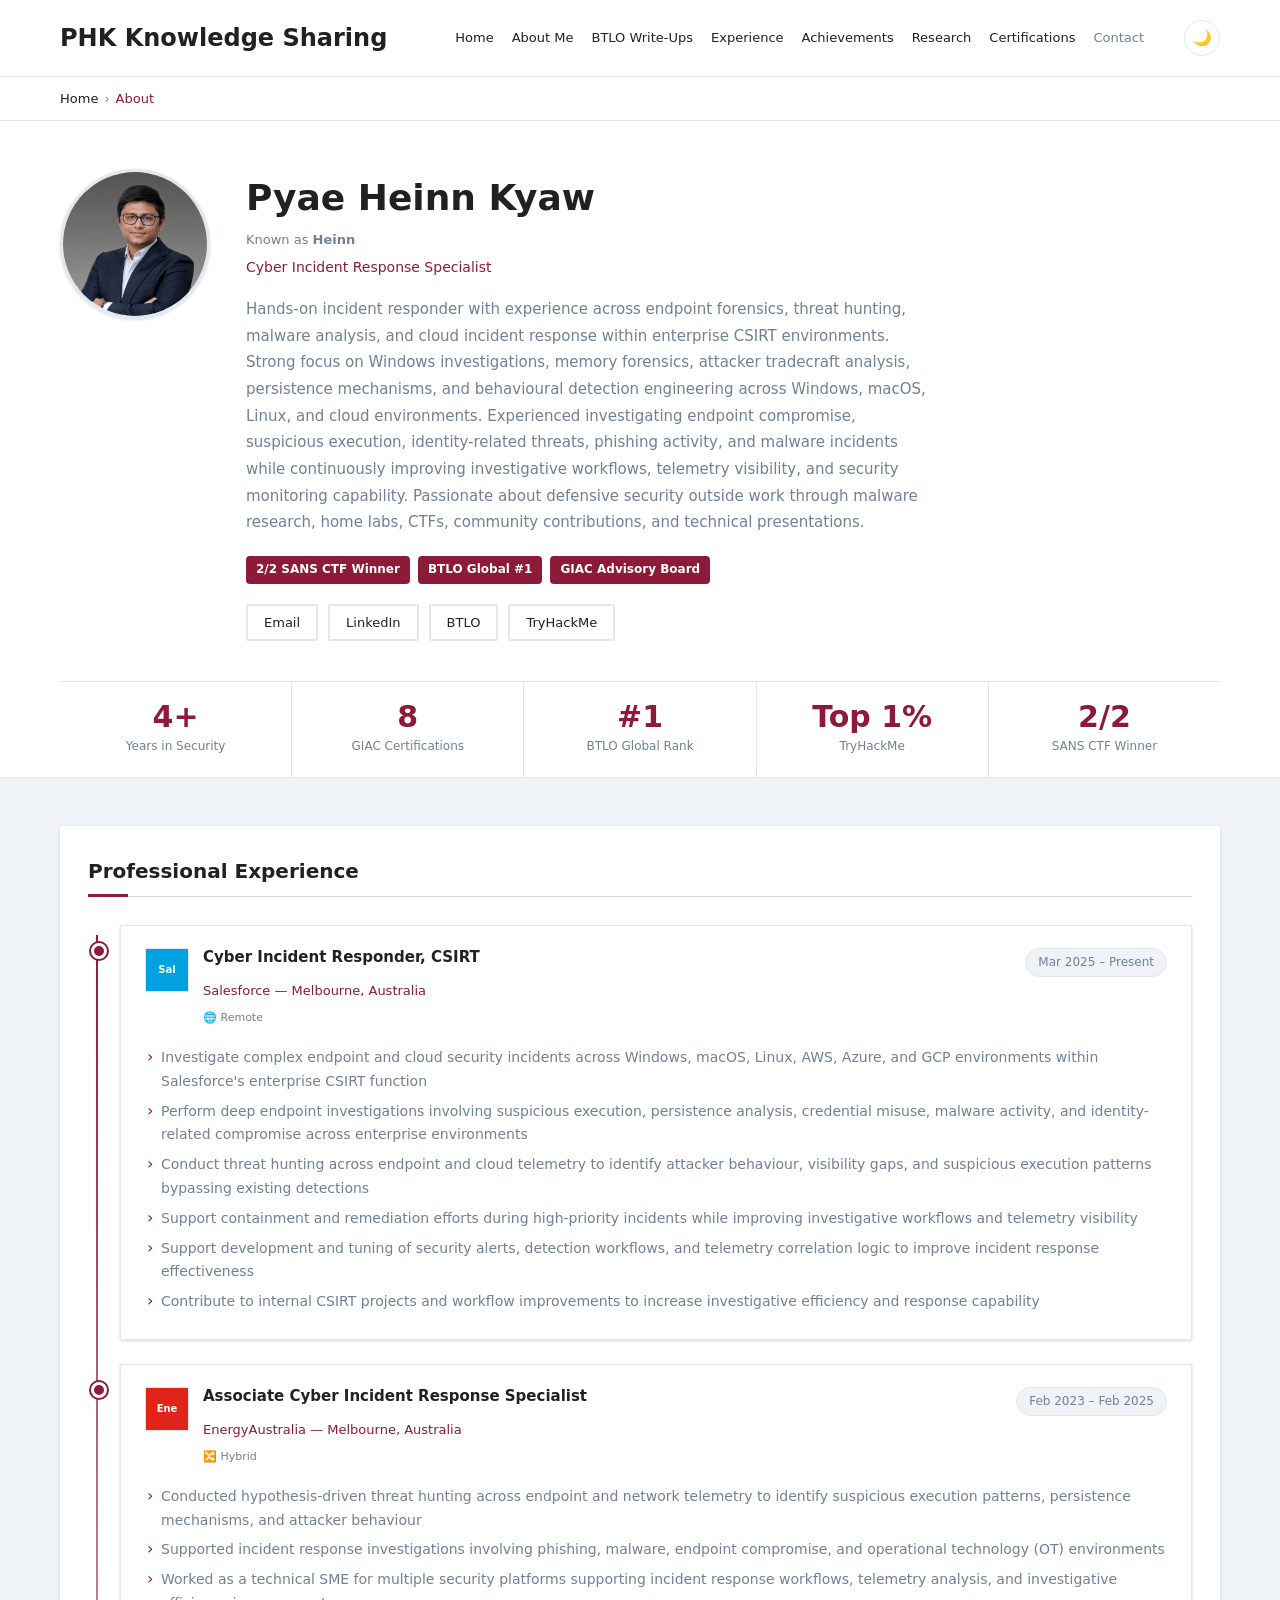
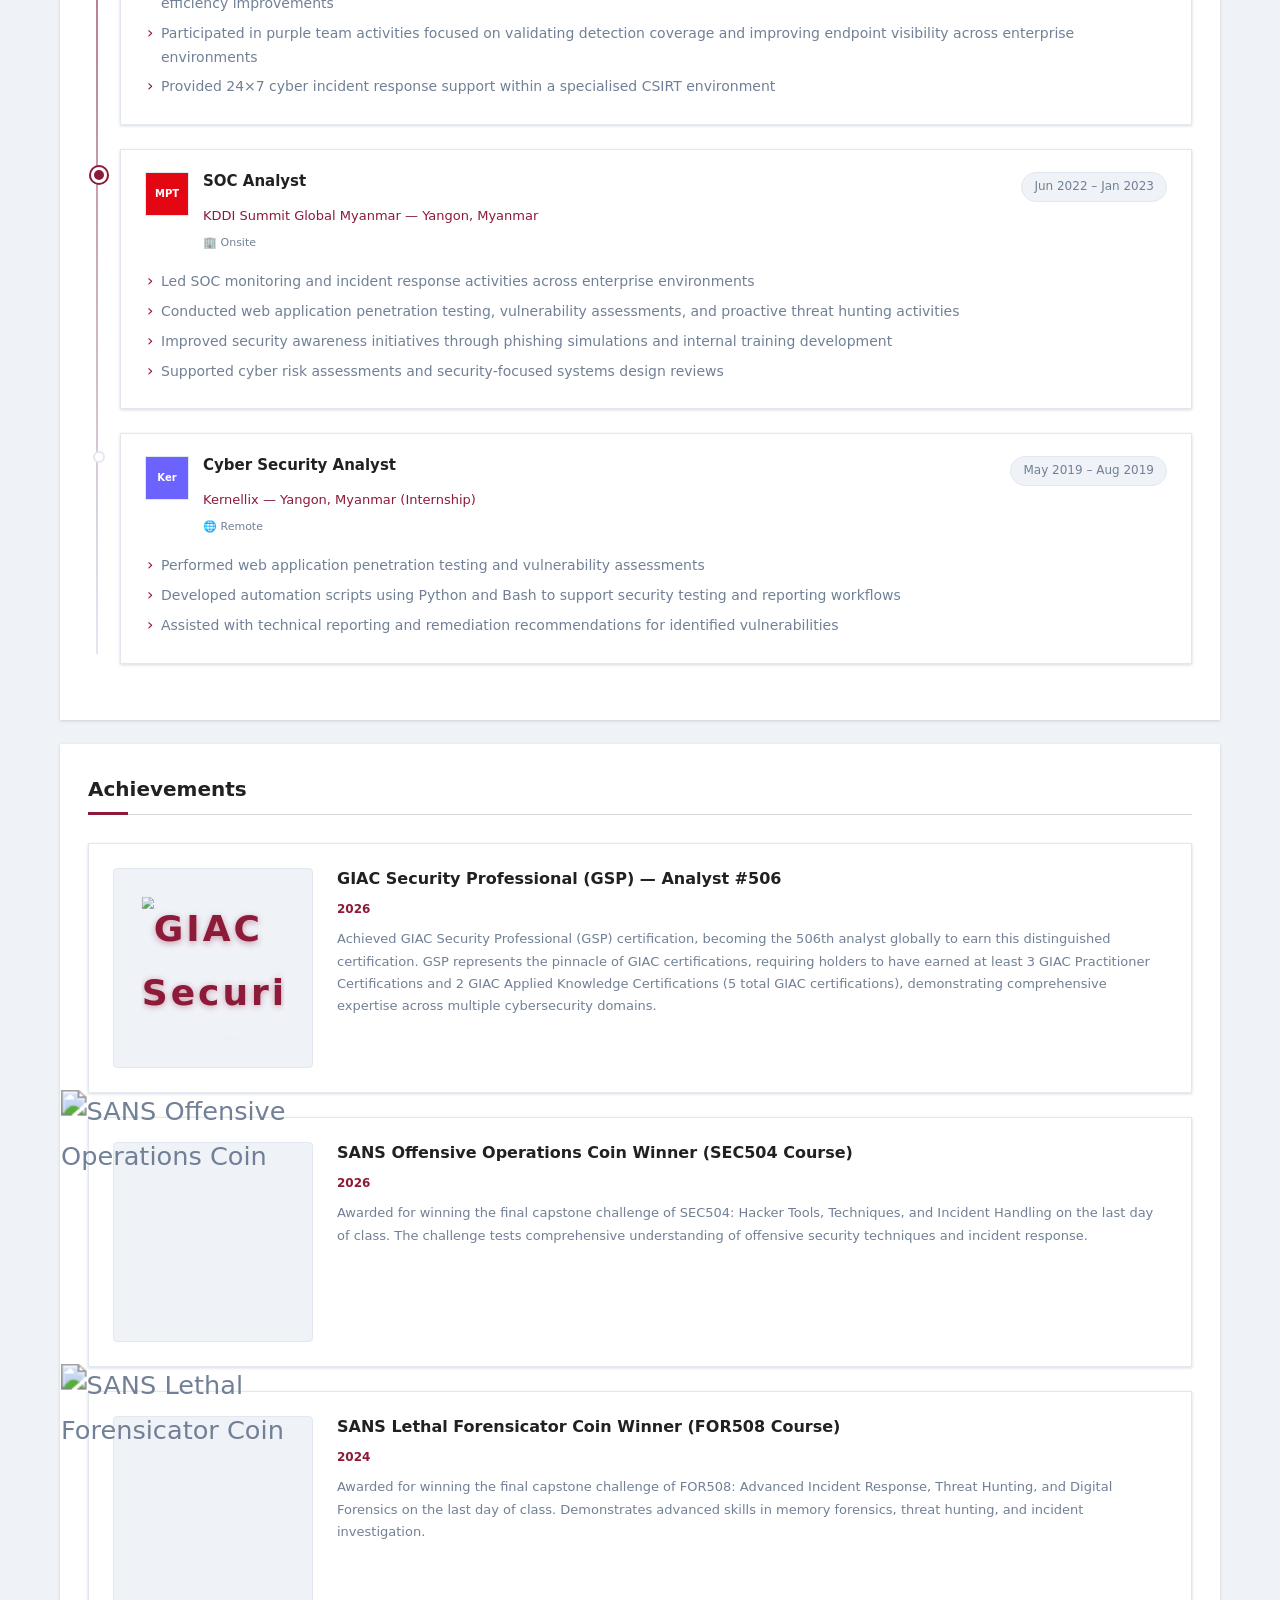
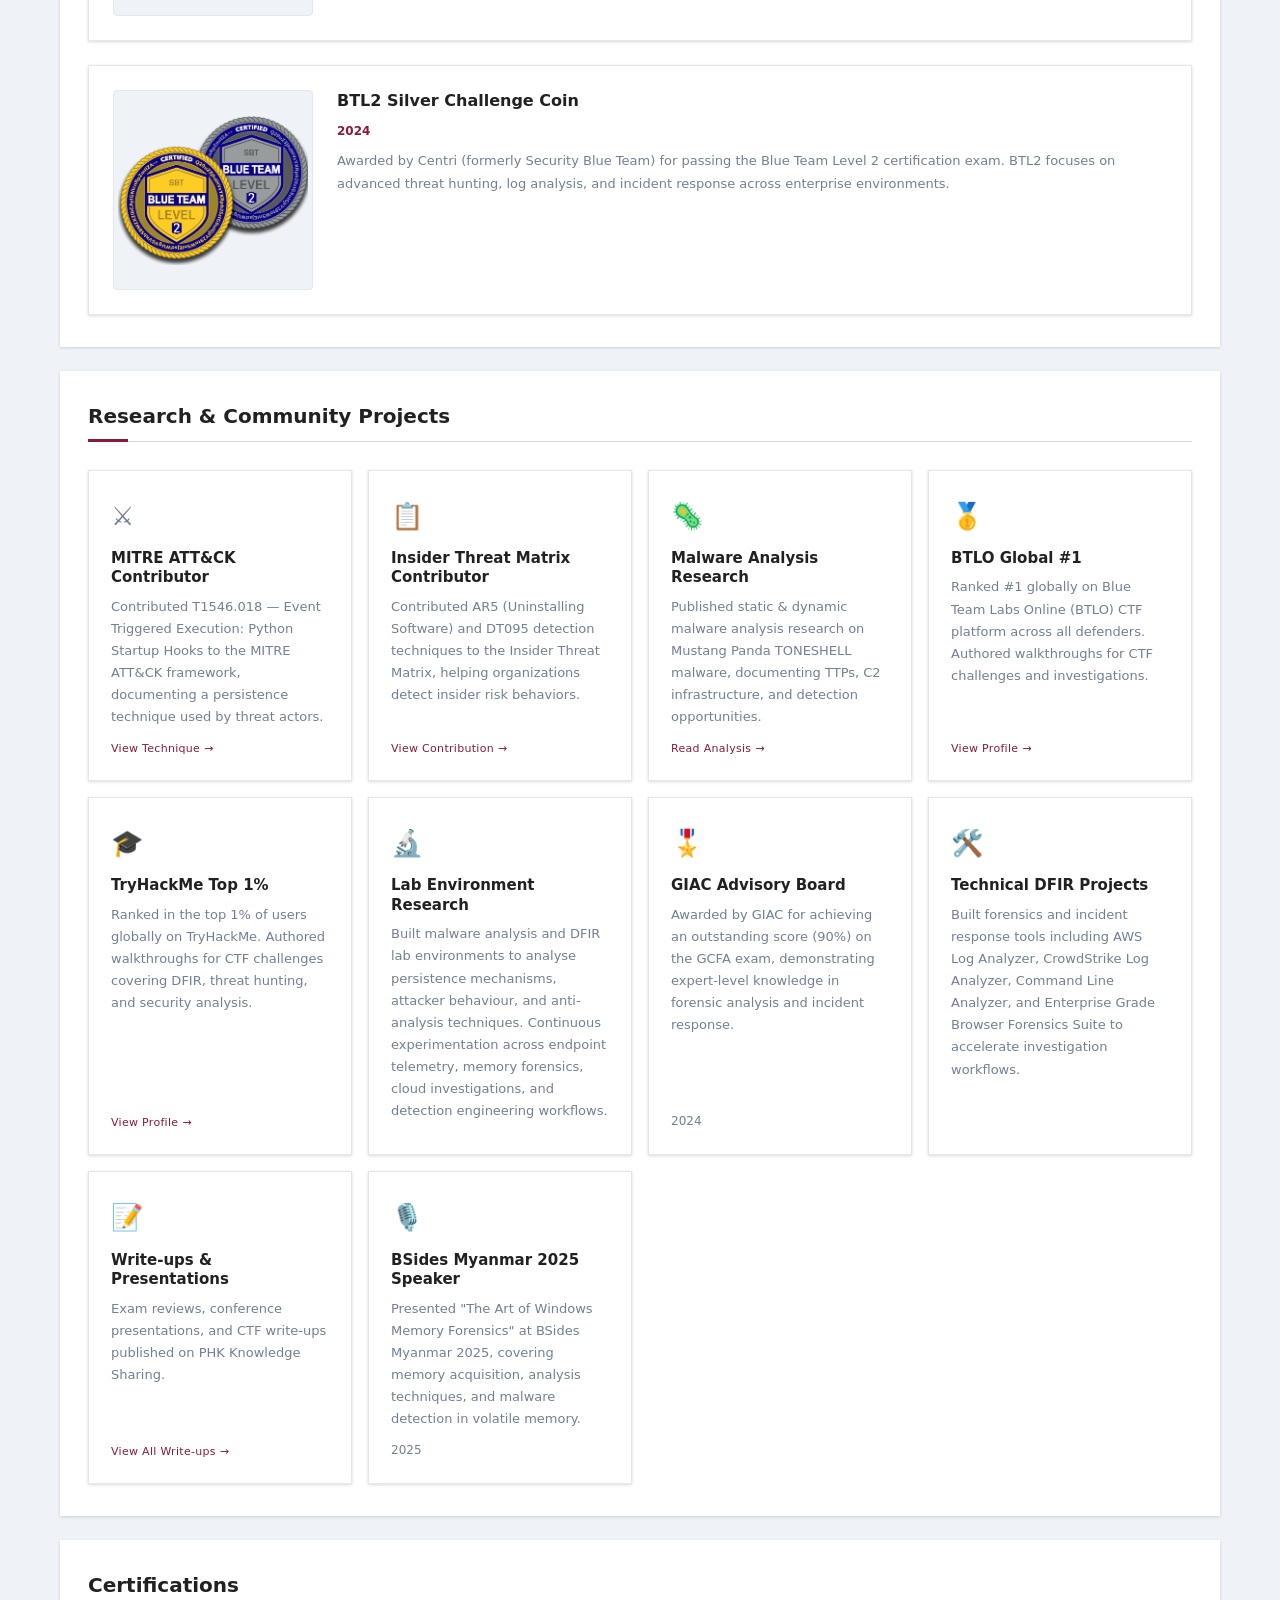
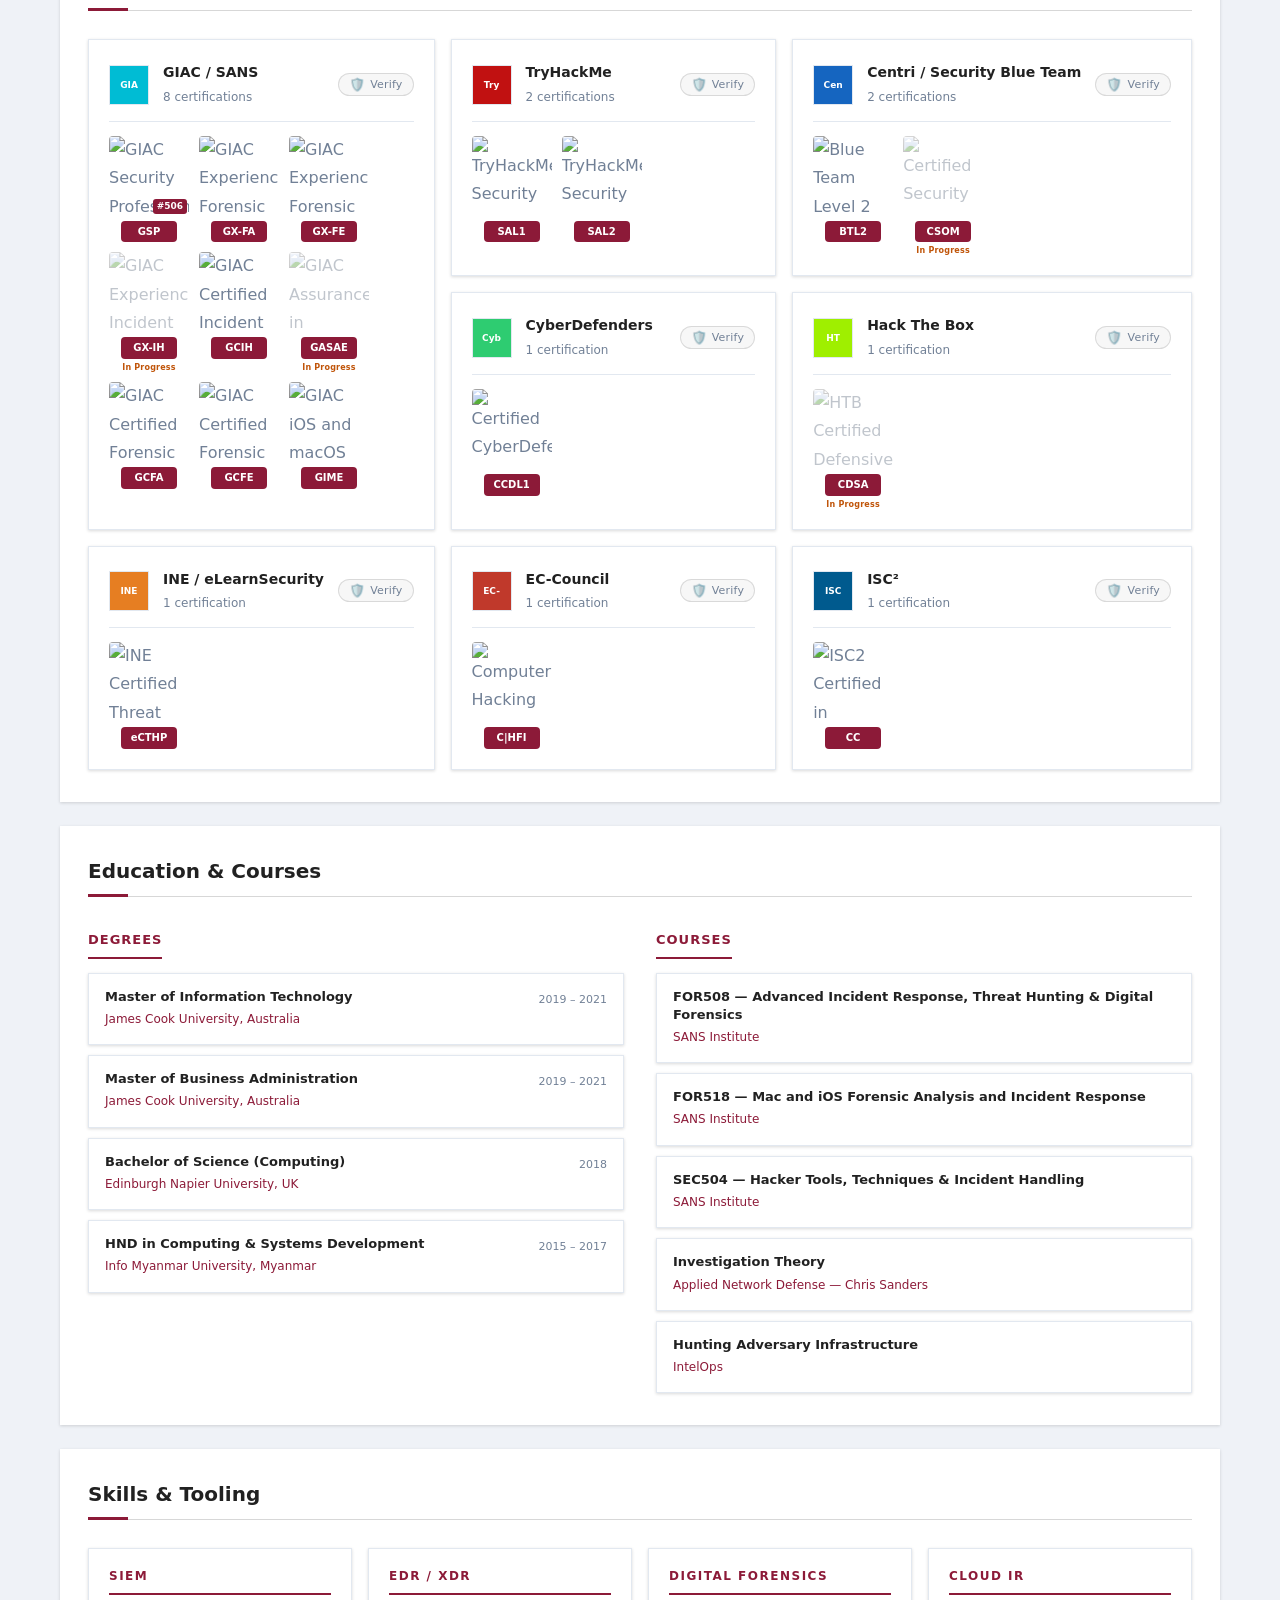
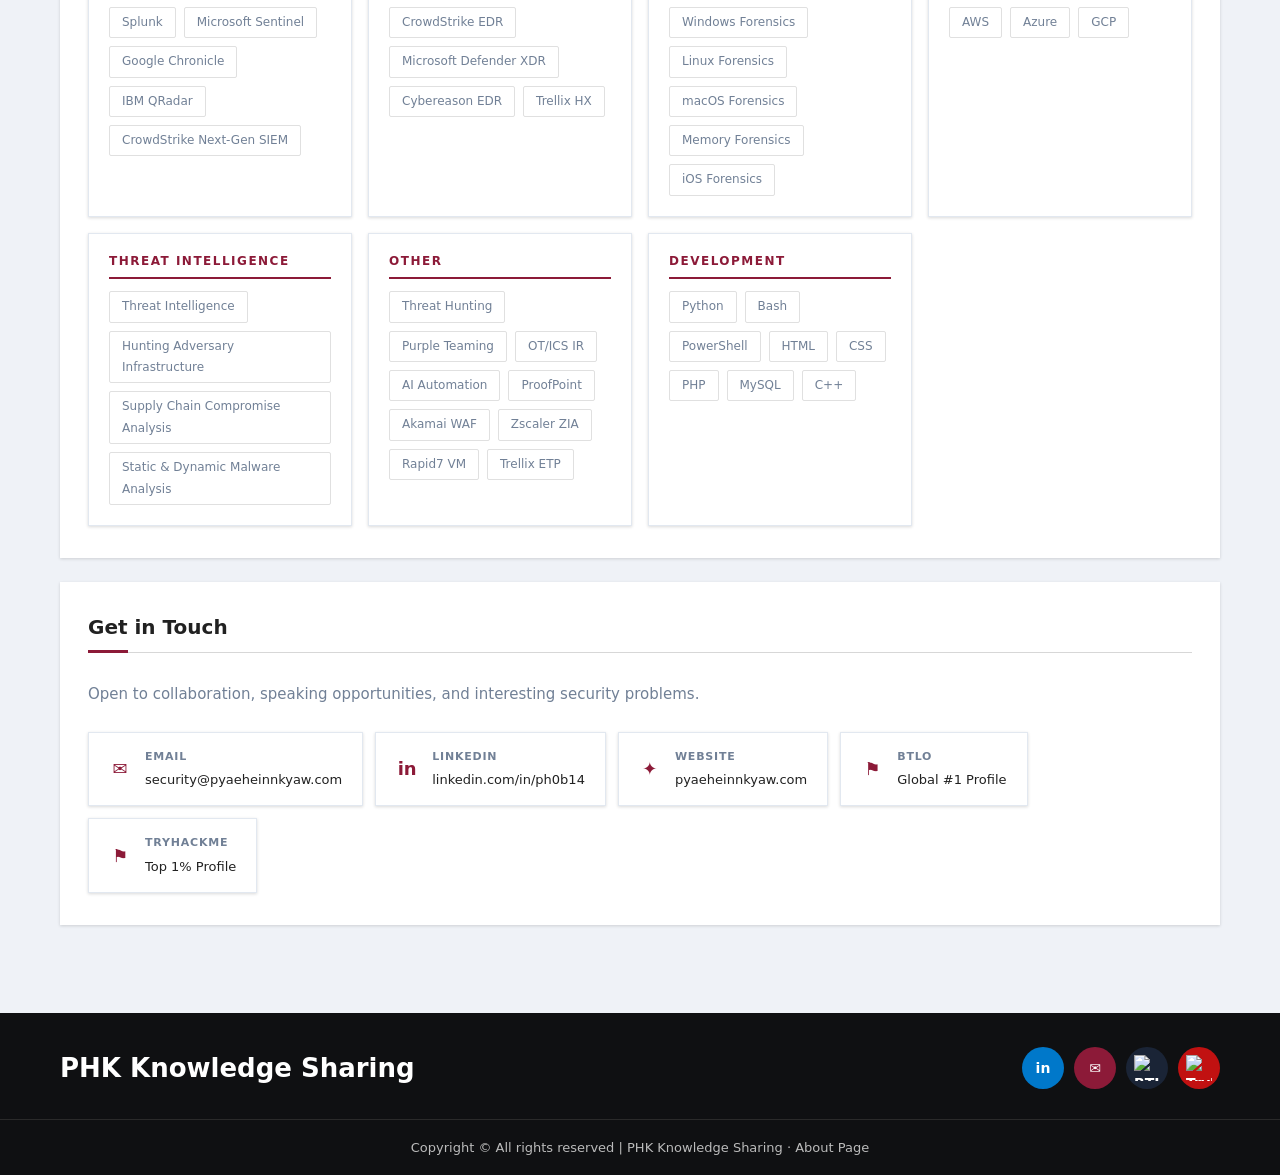
==== commit 2b4e7736: "Add files via upload" ====
--- a/index.html
+++ b/index.html
@@ -377,16 +377,49 @@
                 <span class="verify-text">Verify</span>
               </a>
             </div>
-            <ul class="cert-list">
-              <li><span class="cert-tag">GSP</span><span>GIAC Security Professional <span class="cert-num">#506</span></span></li>
-              <li><span class="cert-tag">GCFA</span><span>GIAC Certified Forensic Analyst</span></li>
-              <li><span class="cert-tag">GCFE</span><span>GIAC Certified Forensic Examiner</span></li>
-              <li><span class="cert-tag">GCIH</span><span>GIAC Certified Incident Handler</span></li>
-              <li><span class="cert-tag">GIME</span><span>GIAC iOS &amp; macOS Examiner</span></li>
-              <li><span class="cert-tag">GX-FA</span><span>GIAC Experienced Forensic Analyst</span></li>
-              <li><span class="cert-tag">GX-FE</span><span>GIAC Experienced Forensic Examiner</span></li>
-              <li><span class="cert-tag">GX-IH</span><span>GIAC Experienced Incident Handler</span></li>
-            </ul>
+            <div class="cert-badge-grid">
+              <div class="cert-badge-item" title="GIAC Security Professional — Analyst #506">
+                <div class="cert-badge-img-wrap">
+                  <img src="https://images.contentstack.io/v3/assets/blt0803adf2cfcd8dee/bltf9c807187bfbdd11/699365117dd2cc0008d22f91/GSP.png?width=400&quality=75&format=webp" alt="GIAC Security Professional (GSP)" loading="lazy" />
+                  <span class="cert-badge-num">#506</span>
+                </div>
+                <span class="cert-tag cert-tag-sm">GSP</span>
+              </div>
+              <div class="cert-badge-item" title="GIAC Experienced Forensic Analyst">
+                <img src="https://images.contentstack.io/v3/assets/blt0803adf2cfcd8dee/blt3fa132350dfab432/696dfeacf949960008bfa5e1/GX-FA.png?width=400&quality=75&format=webp" alt="GIAC Experienced Forensic Analyst (GX-FA)" loading="lazy" />
+                <span class="cert-tag cert-tag-sm">GX-FA</span>
+              </div>
+              <div class="cert-badge-item" title="GIAC Experienced Forensic Examiner">
+                <img src="https://images.contentstack.io/v3/assets/blt0803adf2cfcd8dee/bltfd4600de60b2f8bd/696dfe74af2c270008a7c030/GX-FE.png?width=400&quality=75&format=webp" alt="GIAC Experienced Forensic Examiner (GX-FE)" loading="lazy" />
+                <span class="cert-tag cert-tag-sm">GX-FE</span>
+              </div>
+              <div class="cert-badge-item cert-badge-in-progress" title="GIAC Experienced Incident Handler (In Progress)">
+                <img src="https://images.credly.com/images/dd0ea2d5-91c7-4c2a-9583-6c251b42f000/image.png" alt="GIAC Experienced Incident Handler (GX-IH)" loading="lazy" />
+                <span class="cert-tag cert-tag-sm">GX-IH</span>
+                <span class="cert-in-progress-label">In Progress</span>
+              </div>
+              <div class="cert-badge-item" title="GIAC Certified Incident Handler">
+                <img src="https://images.contentstack.io/v3/assets/blt0803adf2cfcd8dee/bltd6e1fa951793aed0/696dfed43e5ede0008fc93fc/GCIH.png?width=400&quality=75&format=webp" alt="GIAC Certified Incident Handler (GCIH)" loading="lazy" />
+                <span class="cert-tag cert-tag-sm">GCIH</span>
+              </div>
+              <div class="cert-badge-item cert-badge-in-progress" title="GIAC Assurance in Security Architecture and Engineering (In Progress)">
+                <img src="https://images.contentstack.io/v3/assets/blt0803adf2cfcd8dee/bltd5565851ed9dd2dc/6990c37707c0ea000876af84/GIAC_GASAE_600x600.png?width=1200&quality=75&format=webp" alt="GIAC Assurance in Security Architecture and Engineering (GASAE)" loading="lazy" />
+                <span class="cert-tag cert-tag-sm">GASAE</span>
+                <span class="cert-in-progress-label">In Progress</span>
+              </div>
+              <div class="cert-badge-item" title="GIAC Certified Forensic Analyst">
+                <img src="https://images.contentstack.io/v3/assets/blt0803adf2cfcd8dee/blt9f971855bf02f21e/696dfed4d069370008670ad0/GCFA.png?width=400&quality=75&format=webp" alt="GIAC Certified Forensic Analyst (GCFA)" loading="lazy" />
+                <span class="cert-tag cert-tag-sm">GCFA</span>
+              </div>
+              <div class="cert-badge-item" title="GIAC Certified Forensic Examiner">
+                <img src="https://images.contentstack.io/v3/assets/blt0803adf2cfcd8dee/blt5115b93ef2c0c449/696dfed43e5ede0008fc9400/GCFE.png?width=400&quality=75&format=webp" alt="GIAC Certified Forensic Examiner (GCFE)" loading="lazy" />
+                <span class="cert-tag cert-tag-sm">GCFE</span>
+              </div>
+              <div class="cert-badge-item" title="GIAC iOS &amp; macOS Examiner">
+                <img src="https://images.contentstack.io/v3/assets/blt0803adf2cfcd8dee/blt02e84e3c127e6ca8/696dfef3c027ca0008d0d321/GIME.png?width=400&quality=75&format=webp" alt="GIAC iOS and macOS Examiner (GIME)" loading="lazy" />
+                <span class="cert-tag cert-tag-sm">GIME</span>
+              </div>
+            </div>
           </div>
 
           <!-- TryHackMe + CyberDefenders share one column cell -->
@@ -403,10 +436,16 @@
                   <span class="verify-text">Verify</span>
                 </a>
               </div>
-              <ul class="cert-list">
-                <li><span class="cert-tag">SAL1</span><span>Security Analyst Level 1</span></li>
-                <li><span class="cert-tag">SAL2</span><span>Security Analyst Level 2</span></li>
-              </ul>
+              <div class="cert-badge-grid">
+                <div class="cert-badge-item" title="Security Analyst Level 1">
+                  <img src="https://images.credly.com/images/fc0df734-6716-45ba-8563-9fd0eba18373/blob" alt="TryHackMe Security Analyst Level 1 (SAL1)" loading="lazy" />
+                  <span class="cert-tag cert-tag-sm">SAL1</span>
+                </div>
+                <div class="cert-badge-item" title="Security Analyst Level 2">
+                  <img src="https://images.credly.com/images/26357fd8-c253-46dd-9f21-01ae89ebc074/blob" alt="TryHackMe Security Analyst Level 2 (SAL2)" loading="lazy" />
+                  <span class="cert-tag cert-tag-sm">SAL2</span>
+                </div>
+              </div>
             </div>
             <div class="cert-card">
               <div class="cert-card-header">
@@ -420,9 +459,12 @@
                   <span class="verify-text">Verify</span>
                 </a>
               </div>
-              <ul class="cert-list">
-                <li><span class="cert-tag">CCDL1</span><span>Certified CyberDefender Level 1</span></li>
-              </ul>
+              <div class="cert-badge-grid">
+                <div class="cert-badge-item" title="Certified CyberDefender Level 1">
+                  <img src="https://images.credly.com/images/728d7155-9868-4952-b1ef-aefab879b98a/blob" alt="Certified CyberDefender Level 1 (CCDL1)" loading="lazy" />
+                  <span class="cert-tag cert-tag-sm">CCDL1</span>
+                </div>
+              </div>
             </div>
           </div>
 
@@ -440,10 +482,17 @@
                   <span class="verify-text">Verify</span>
                 </a>
               </div>
-              <ul class="cert-list">
-                <li><span class="cert-tag">BTL2</span><span>Blue Team Level 2</span></li>
-                <li><span class="cert-tag">CSOM</span><span>Certified Security Operations Manager</span></li>
-              </ul>
+              <div class="cert-badge-grid">
+                <div class="cert-badge-item" title="Blue Team Level 2">
+                  <img src="https://images.credly.com/images/eda1c9c1-48d7-45d3-a777-54c72407fd7a/blob" alt="Blue Team Level 2 (BTL2)" loading="lazy" />
+                  <span class="cert-tag cert-tag-sm">BTL2</span>
+                </div>
+                <div class="cert-badge-item cert-badge-in-progress" title="Certified Security Operations Manager (In Progress)">
+                  <img src="https://images.credly.com/images/fd623aaf-7cff-48c7-abd6-31eb0115c147/blob" alt="Certified Security Operations Manager (CSOM)" loading="lazy" />
+                  <span class="cert-tag cert-tag-sm">CSOM</span>
+                  <span class="cert-in-progress-label">In Progress</span>
+                </div>
+              </div>
             </div>
             <div class="cert-card">
               <div class="cert-card-header">
@@ -457,9 +506,13 @@
                   <span class="verify-text">Verify</span>
                 </a>
               </div>
-              <ul class="cert-list">
-                <li><span class="cert-tag">CDSA</span><span>Certified Defensive Security Analyst</span></li>
-              </ul>
+              <div class="cert-badge-grid">
+                <div class="cert-badge-item cert-badge-in-progress" title="Certified Defensive Security Analyst (In Progress)">
+                  <img src="https://images.credly.com/images/e78adea1-f60b-4991-b5d5-3427140c7c1d/image.png" alt="HTB Certified Defensive Security Analyst (CDSA)" loading="lazy" />
+                  <span class="cert-tag cert-tag-sm">CDSA</span>
+                  <span class="cert-in-progress-label">In Progress</span>
+                </div>
+              </div>
             </div>
           </div>
 
@@ -476,9 +529,12 @@
                 <span class="verify-text">Verify</span>
               </a>
             </div>
-            <ul class="cert-list">
-              <li><span class="cert-tag">eCTHP</span><span>Certified Threat Hunting Professional</span></li>
-            </ul>
+            <div class="cert-badge-grid">
+              <div class="cert-badge-item" title="Certified Threat Hunting Professional">
+                <img src="https://us-east-1.graphassets.com/AwCYQkwjSUCbfkm08Ct1Mz/cmcc3k3loazi006k52vly6jlo" alt="INE Certified Threat Hunting Professional (eCTHP)" loading="lazy" />
+                <span class="cert-tag cert-tag-sm">eCTHP</span>
+              </div>
+            </div>
           </div>
 
           <div class="cert-card">
@@ -493,9 +549,12 @@
                 <span class="verify-text">Verify</span>
               </a>
             </div>
-            <ul class="cert-list">
-              <li><span class="cert-tag">C|HFI</span><span>Computer Hacking Forensic Investigator</span></li>
-            </ul>
+            <div class="cert-badge-grid">
+              <div class="cert-badge-item" title="Computer Hacking Forensic Investigator">
+                <img src="https://aspen.eccouncil.org/Content/Badges/CertifiedBadges/CHFI_EC3C17017B4E.png" alt="Computer Hacking Forensic Investigator (C|HFI)" loading="lazy" />
+                <span class="cert-tag cert-tag-sm">C|HFI</span>
+              </div>
+            </div>
           </div>
 
           <div class="cert-card">
@@ -510,9 +569,12 @@
                 <span class="verify-text">Verify</span>
               </a>
             </div>
-            <ul class="cert-list">
-              <li><span class="cert-tag">CC</span><span>Certified in Cybersecurity</span></li>
-            </ul>
+            <div class="cert-badge-grid">
+              <div class="cert-badge-item" title="Certified in Cybersecurity">
+                <img src="https://images.credly.com/images/2030e43f-8003-4d4b-9630-847add403c87/image.png" alt="ISC2 Certified in Cybersecurity (CC)" loading="lazy" />
+                <span class="cert-tag cert-tag-sm">CC</span>
+              </div>
+            </div>
           </div>
 
         </div>
--- a/about.css
+++ b/about.css
@@ -954,6 +954,92 @@
 
 .cert-num { font-size: 12px; font-weight: 400; color: var(--text-color); }
 
+/* ── Cert badge grid (replaces cert-list) ── */
+.cert-badge-grid {
+  display: flex;
+  flex-wrap: wrap;
+  gap: 10px;
+}
+
+.cert-badge-item {
+  display: flex;
+  flex-direction: column;
+  align-items: center;
+  gap: 5px;
+  cursor: default;
+}
+
+.cert-badge-item img {
+  width: 80px;
+  height: 80px;
+  object-fit: contain;
+  border-radius: 4px;
+  transition: transform 0.2s ease, box-shadow 0.2s ease;
+  display: block;
+}
+
+.cert-badge-item:hover > img {
+  transform: scale(1.08);
+  box-shadow: 0 4px 16px rgba(0,0,0,0.15);
+}
+
+.cert-badge-img-wrap {
+  position: relative;
+  width: 80px;
+  height: 80px;
+  flex-shrink: 0;
+  transition: transform 0.2s ease, box-shadow 0.2s ease;
+  border-radius: 4px;
+}
+
+.cert-badge-img-wrap img {
+  width: 100%;
+  height: 100%;
+}
+
+.cert-badge-item:hover .cert-badge-img-wrap {
+  transform: scale(1.08);
+  box-shadow: 0 4px 16px rgba(0,0,0,0.15);
+}
+
+.cert-badge-num {
+  position: absolute;
+  bottom: 2px;
+  right: 2px;
+  background: var(--pri-color);
+  color: #fff;
+  font-family: var(--headFont);
+  font-size: 9px;
+  font-weight: 700;
+  padding: 1px 4px;
+  border-radius: 3px;
+  line-height: 1.4;
+  pointer-events: none;
+}
+
+.cert-tag-sm {
+  font-size: 10px;
+  width: 56px;
+  padding: 2px 0;
+}
+
+.cert-badge-in-progress > img,
+.cert-badge-in-progress .cert-badge-img-wrap {
+  opacity: 0.45;
+  filter: grayscale(25%);
+}
+
+.cert-in-progress-label {
+  font-family: var(--headFont);
+  font-size: 8px;
+  font-weight: 700;
+  color: #c0550a;
+  white-space: nowrap;
+  line-height: 1;
+  letter-spacing: 0.2px;
+}
+
+
 /* ── EDUCATION ── */
 .edu-cols {
   display: grid;
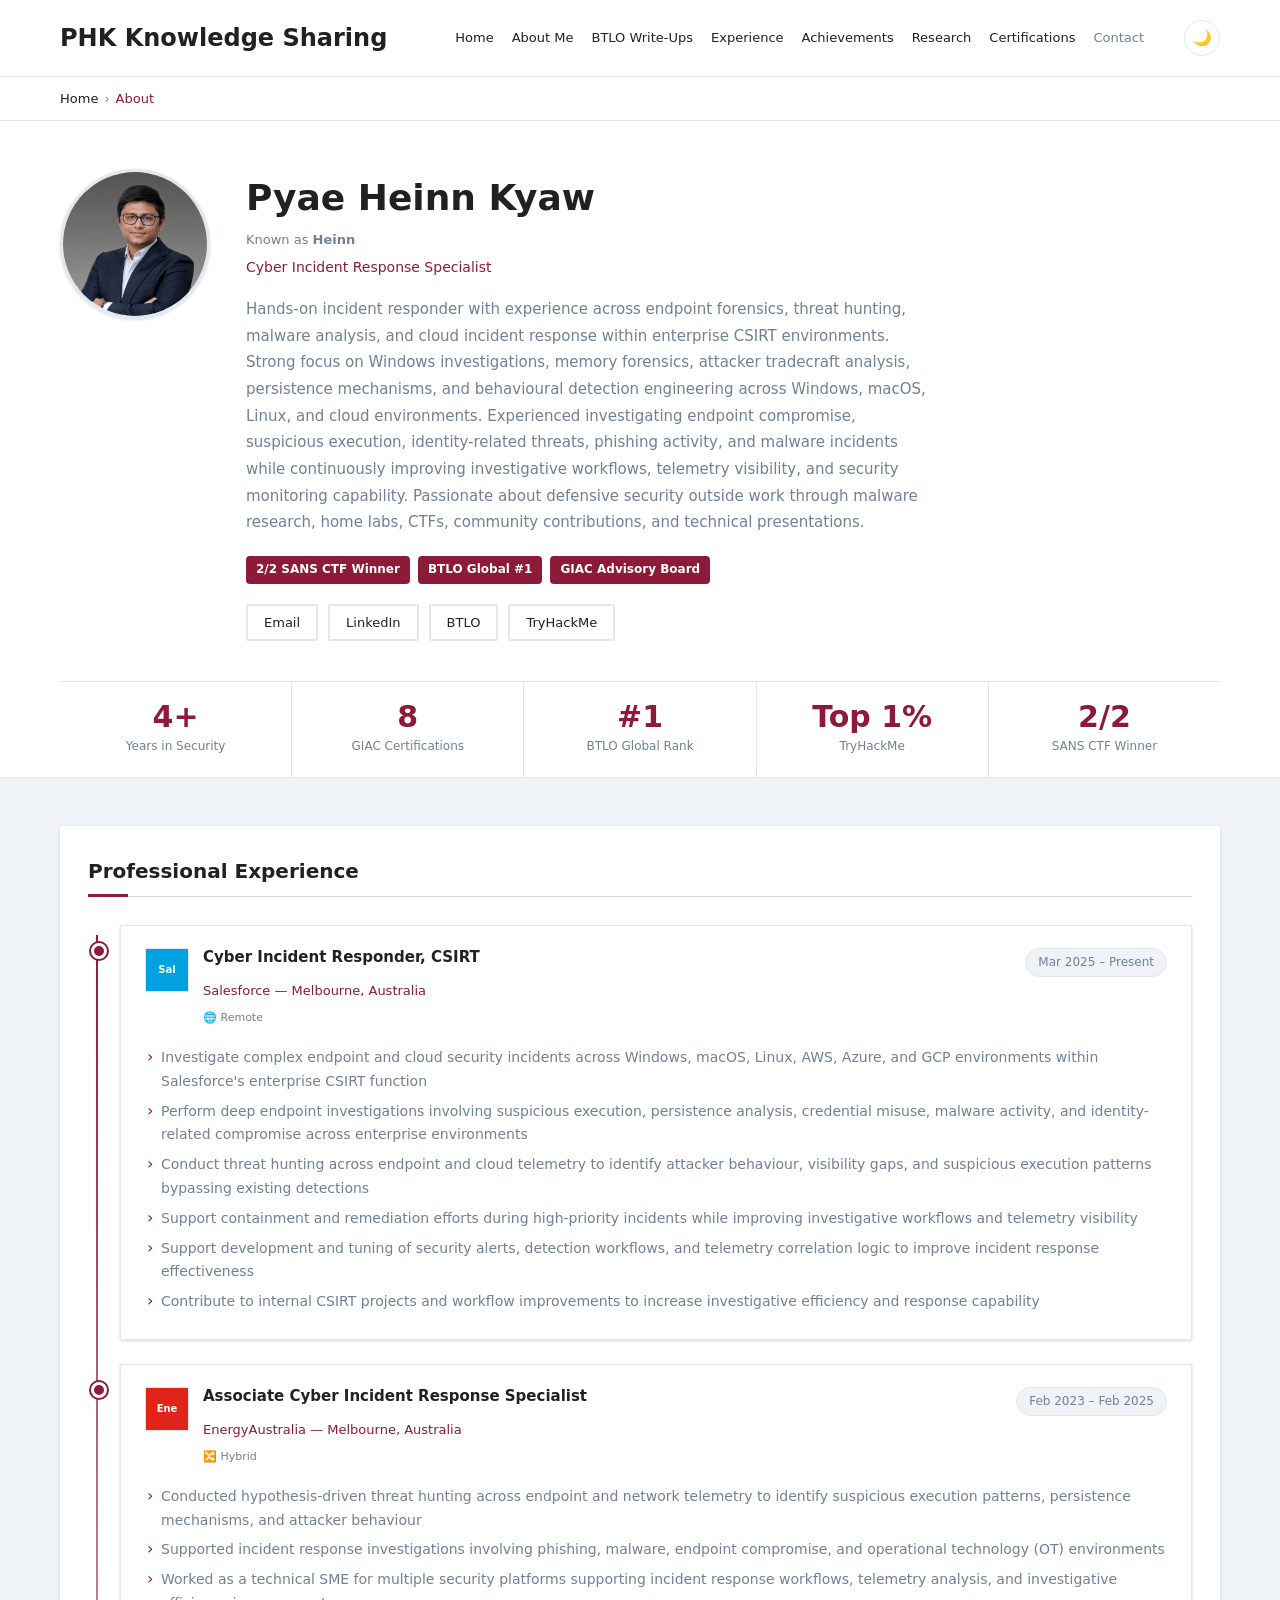
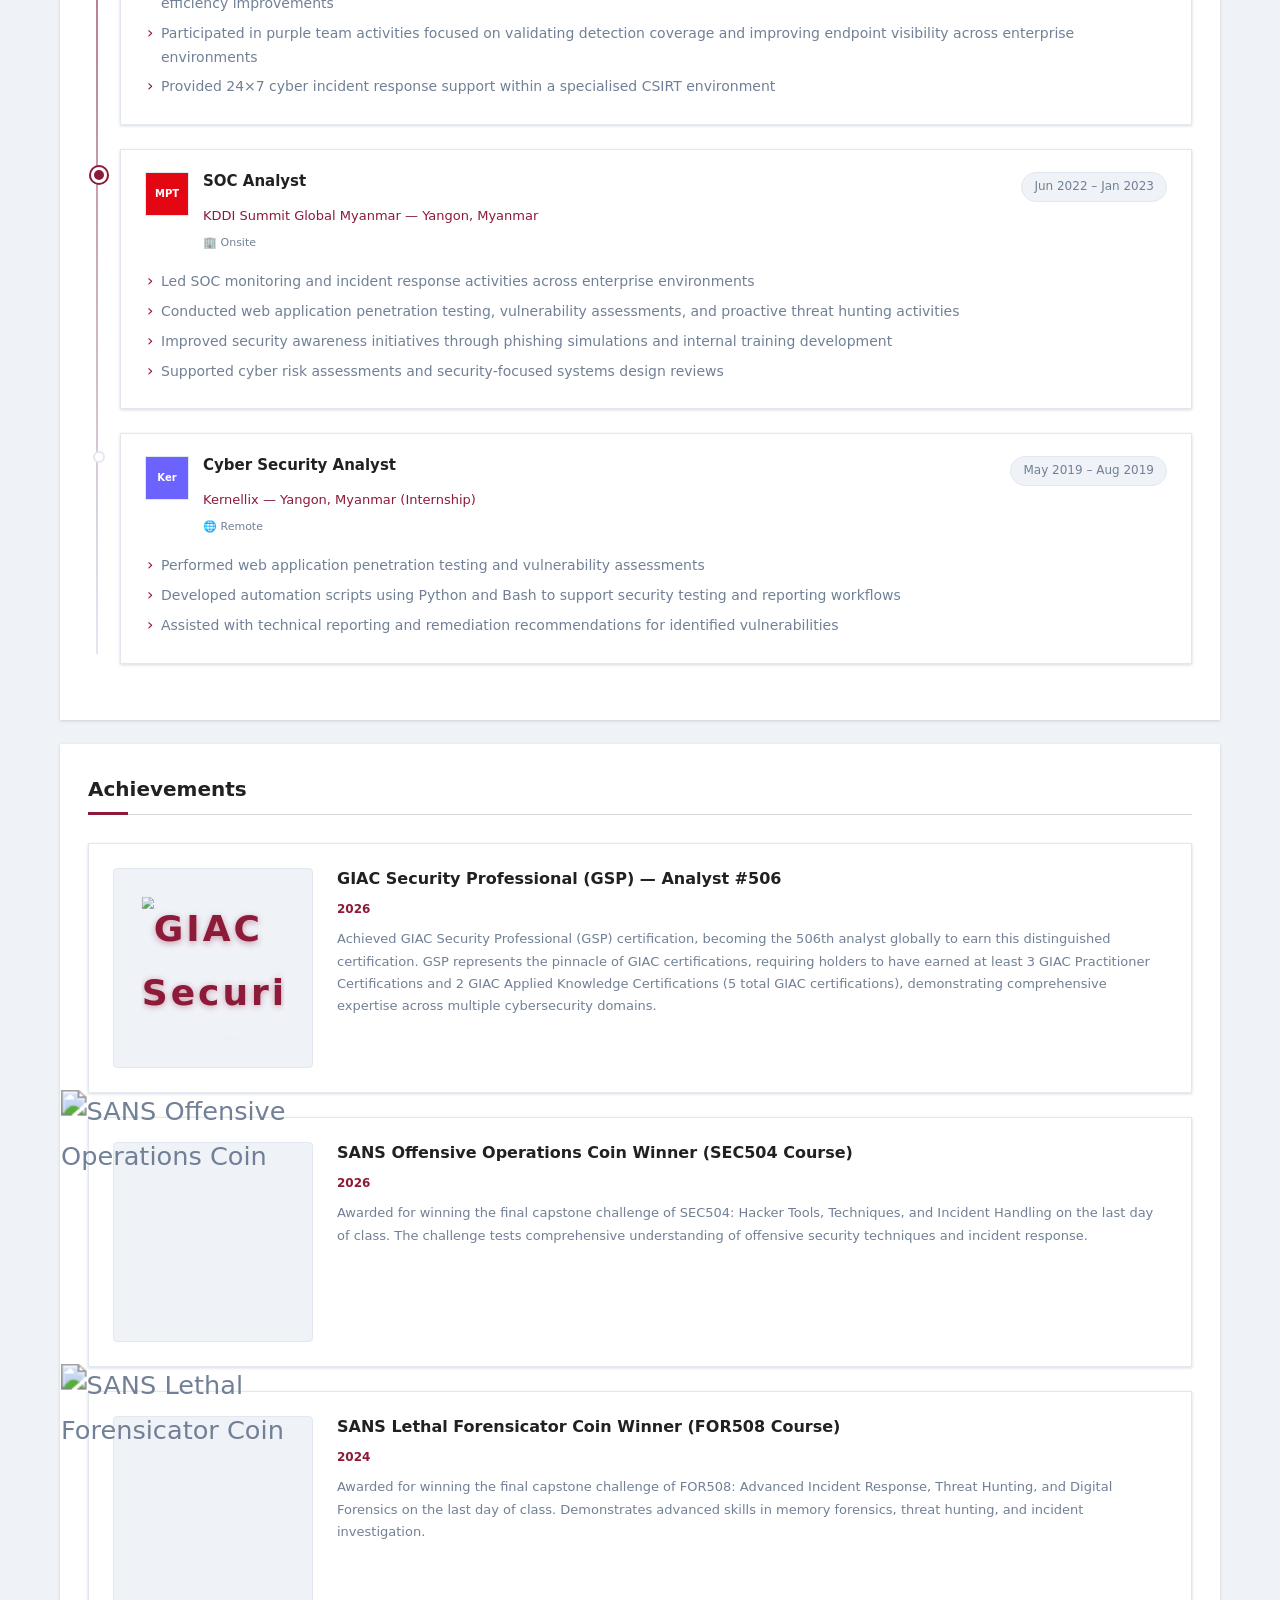
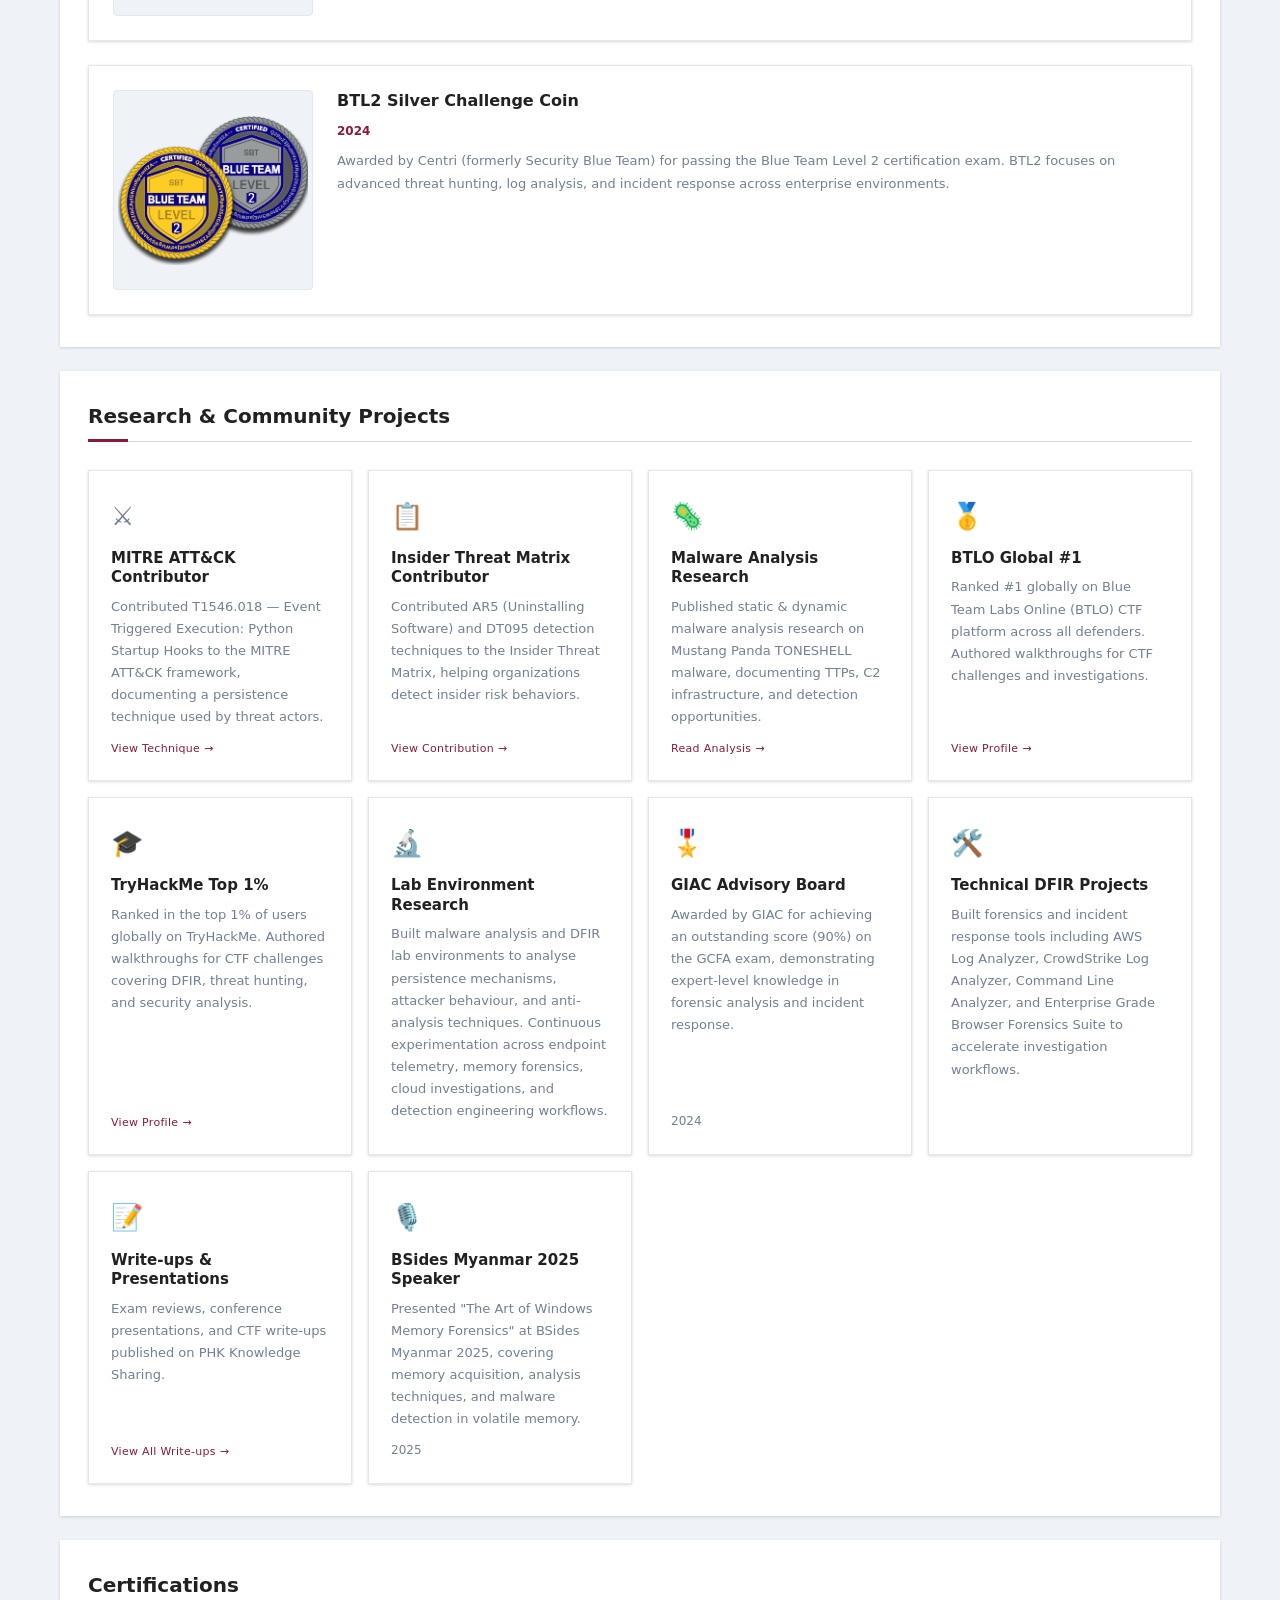
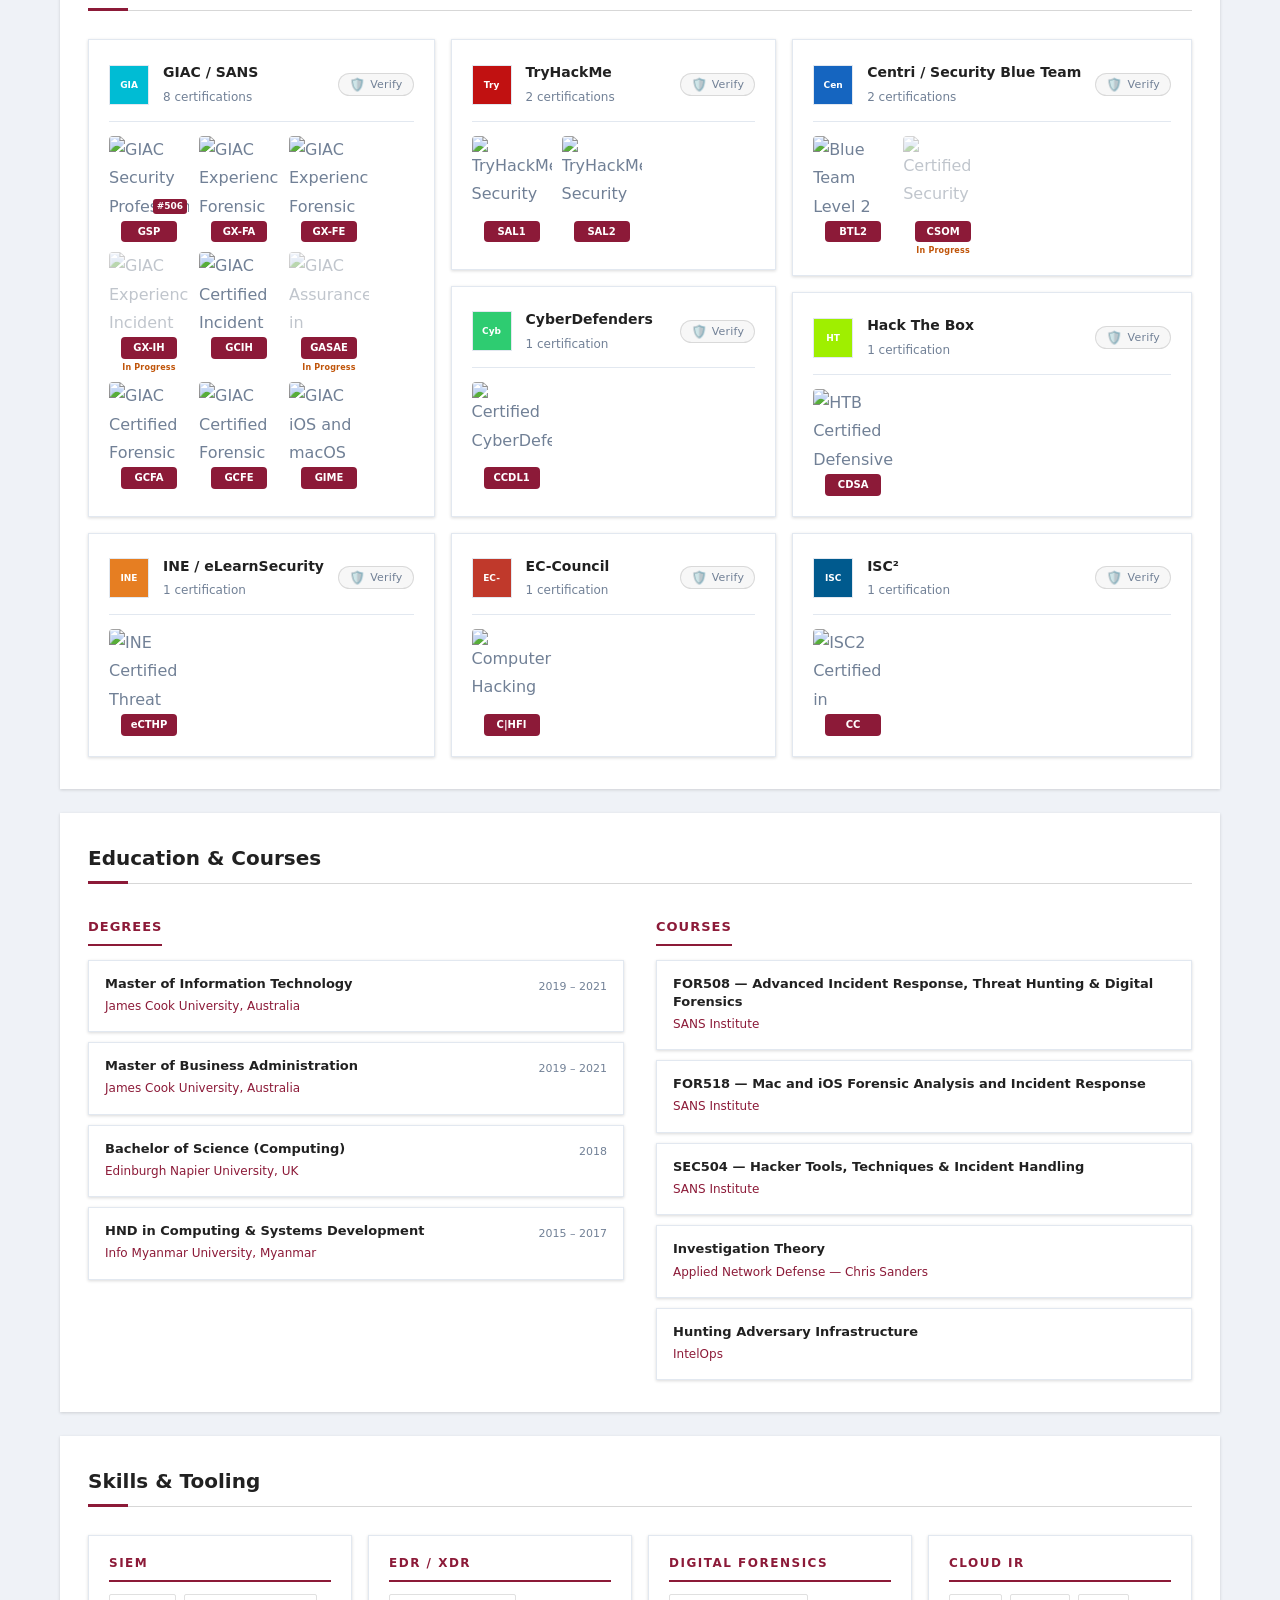
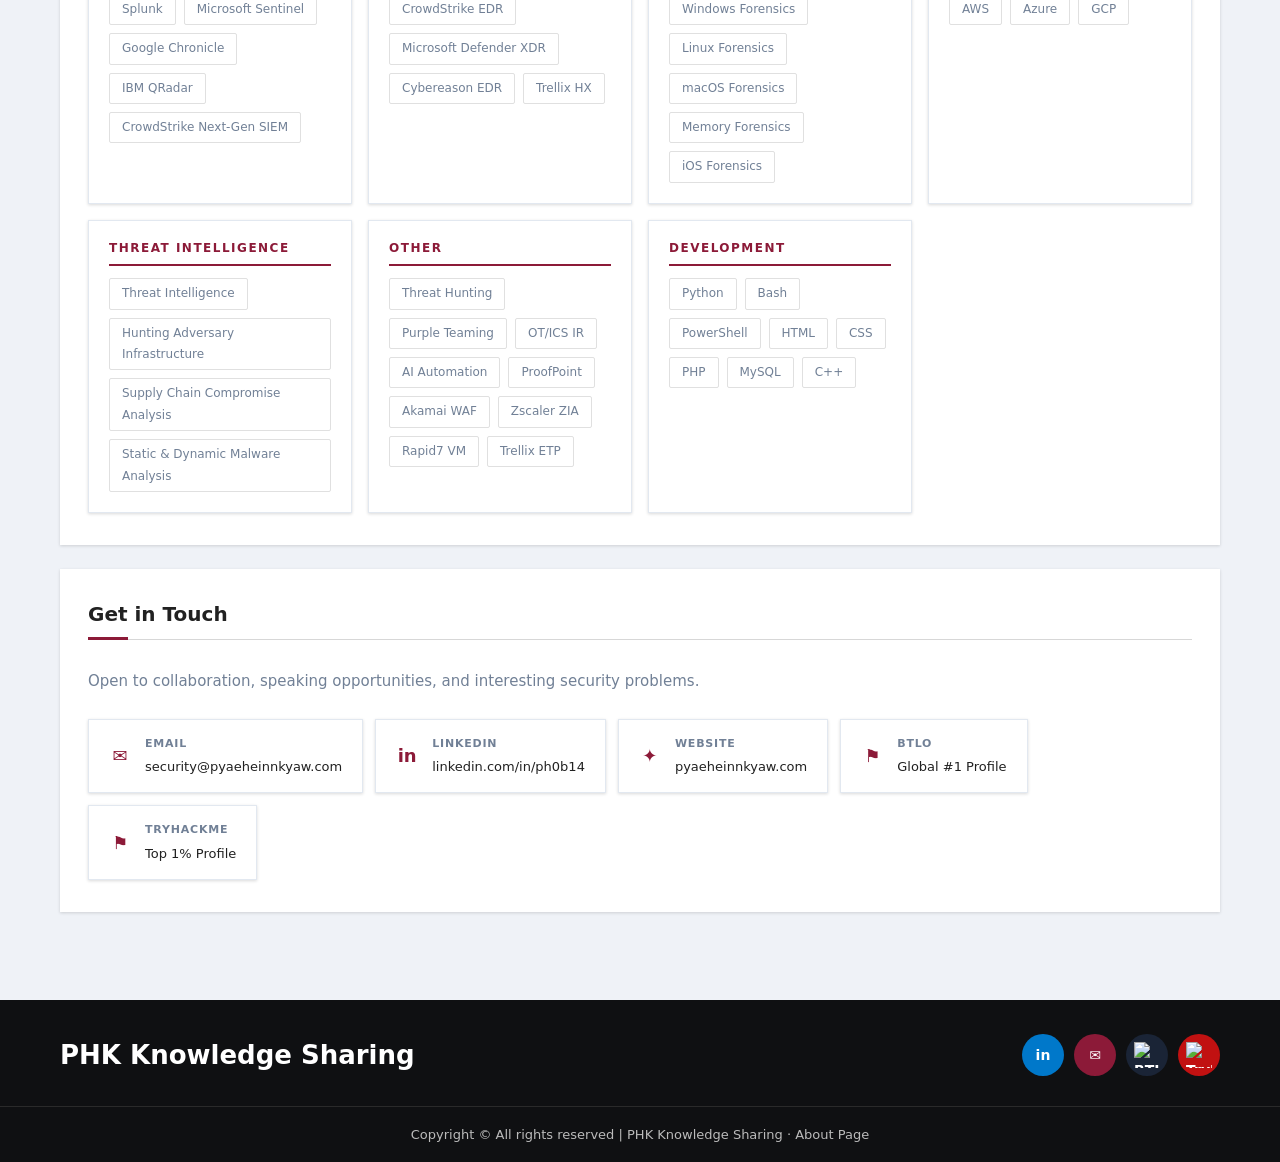
==== commit d1a70199: "Add files via upload" ====
--- a/index.html
+++ b/index.html
@@ -507,10 +507,9 @@
                 </a>
               </div>
               <div class="cert-badge-grid">
-                <div class="cert-badge-item cert-badge-in-progress" title="Certified Defensive Security Analyst (In Progress)">
+                <div class="cert-badge-item" title="Certified Defensive Security Analyst">
                   <img src="https://images.credly.com/images/e78adea1-f60b-4991-b5d5-3427140c7c1d/image.png" alt="HTB Certified Defensive Security Analyst (CDSA)" loading="lazy" />
                   <span class="cert-tag cert-tag-sm">CDSA</span>
-                  <span class="cert-in-progress-label">In Progress</span>
                 </div>
               </div>
             </div>
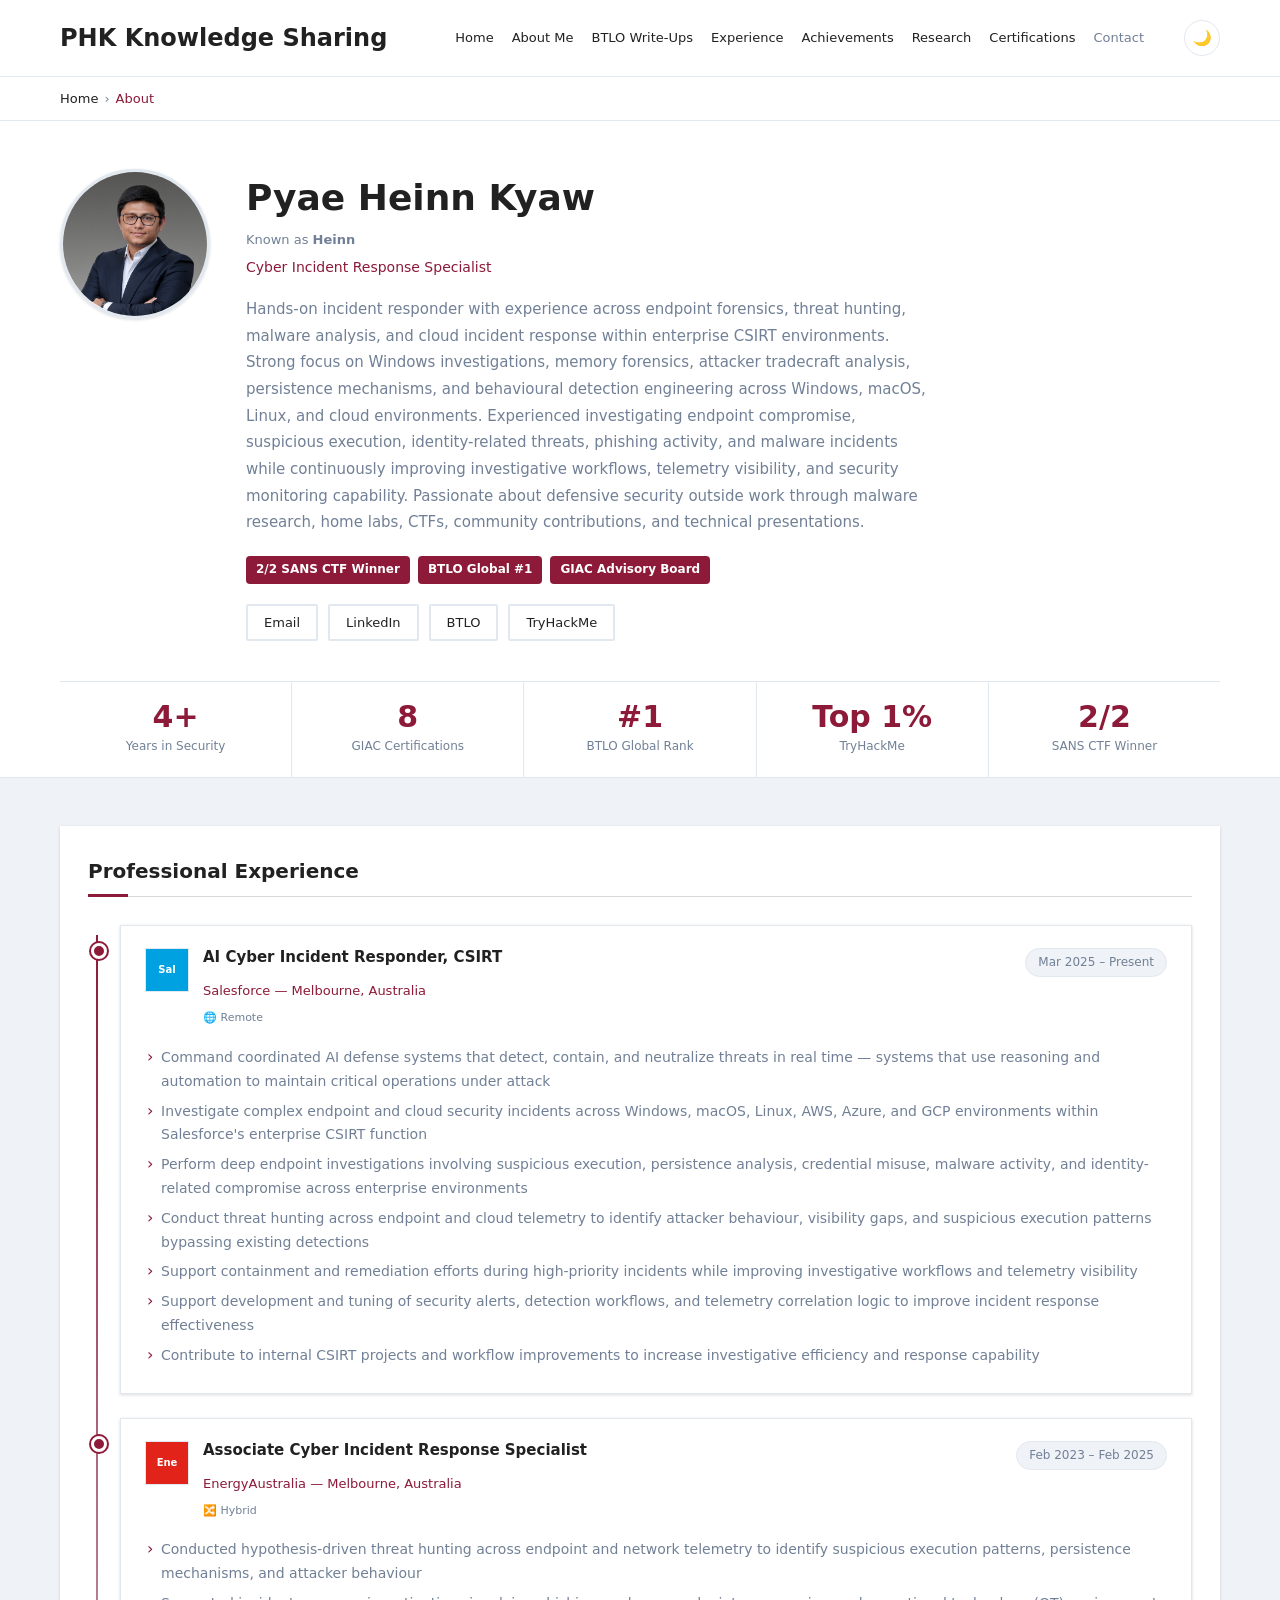
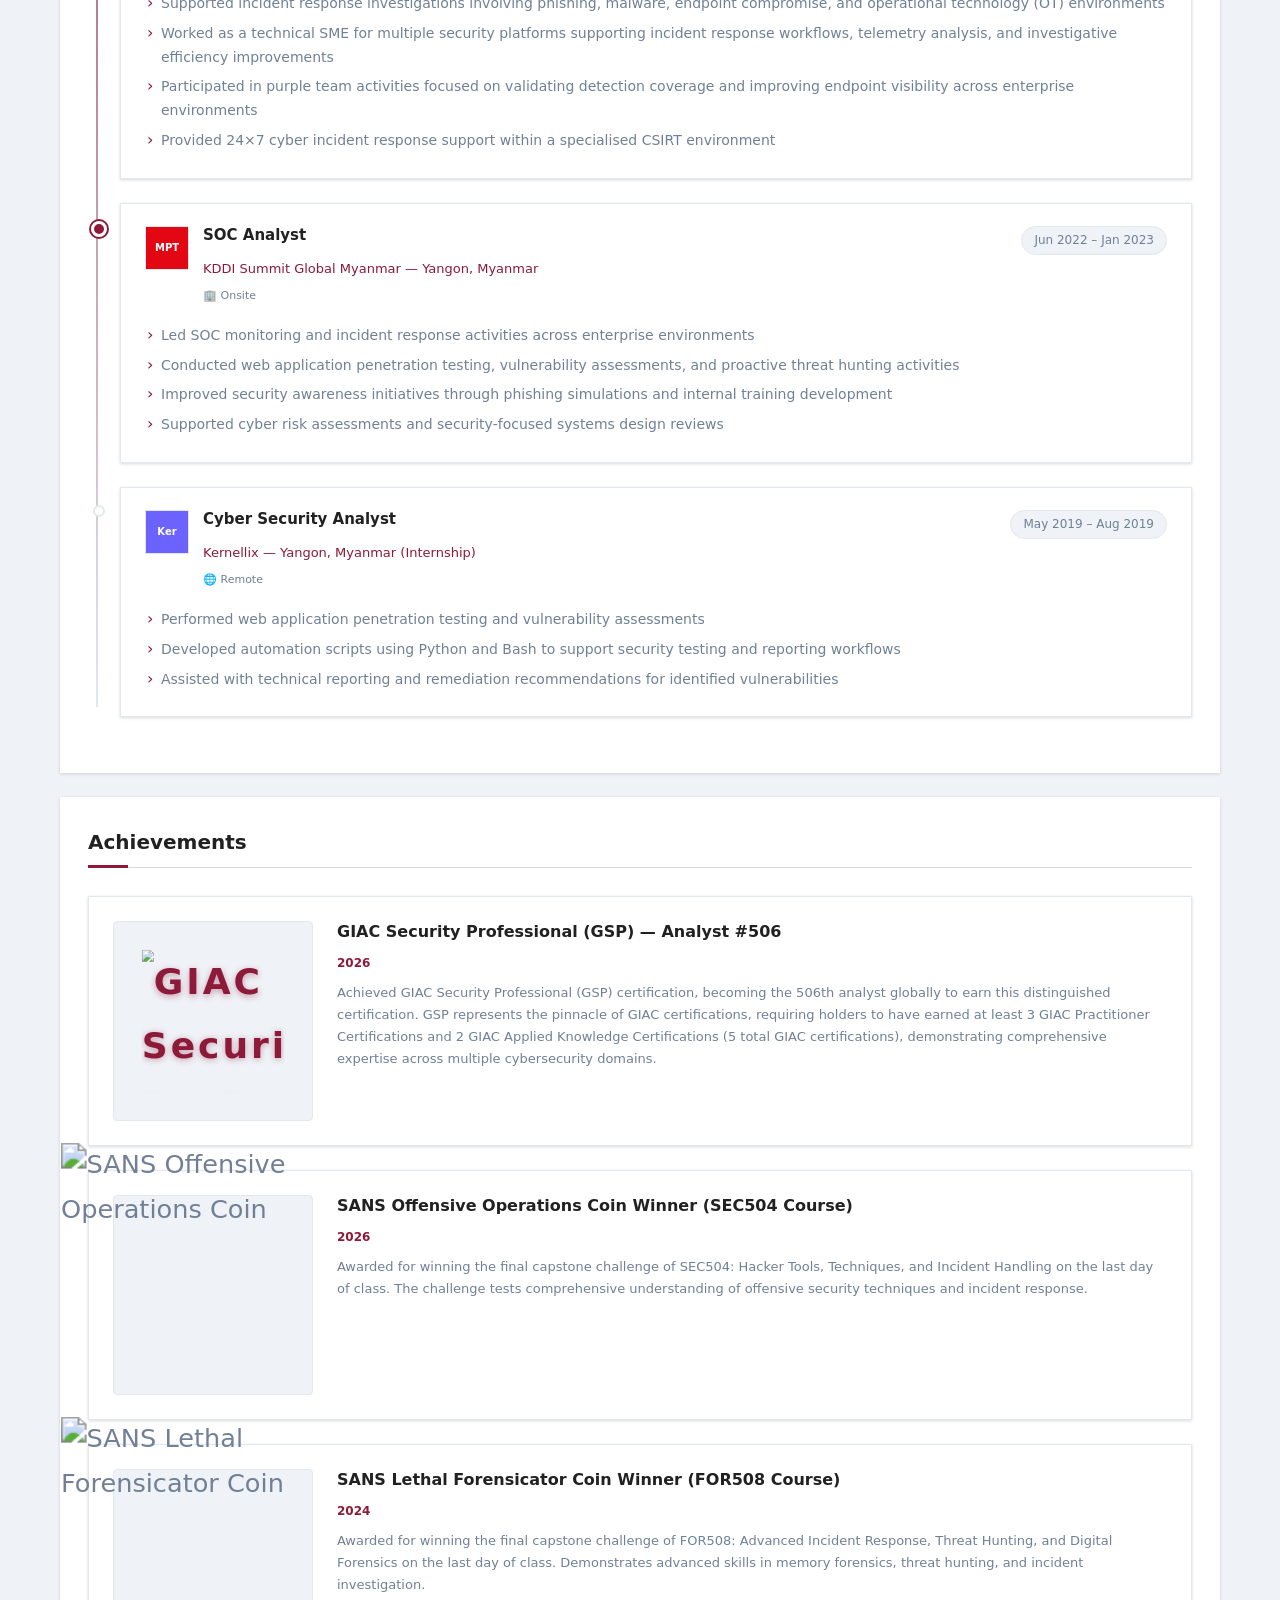
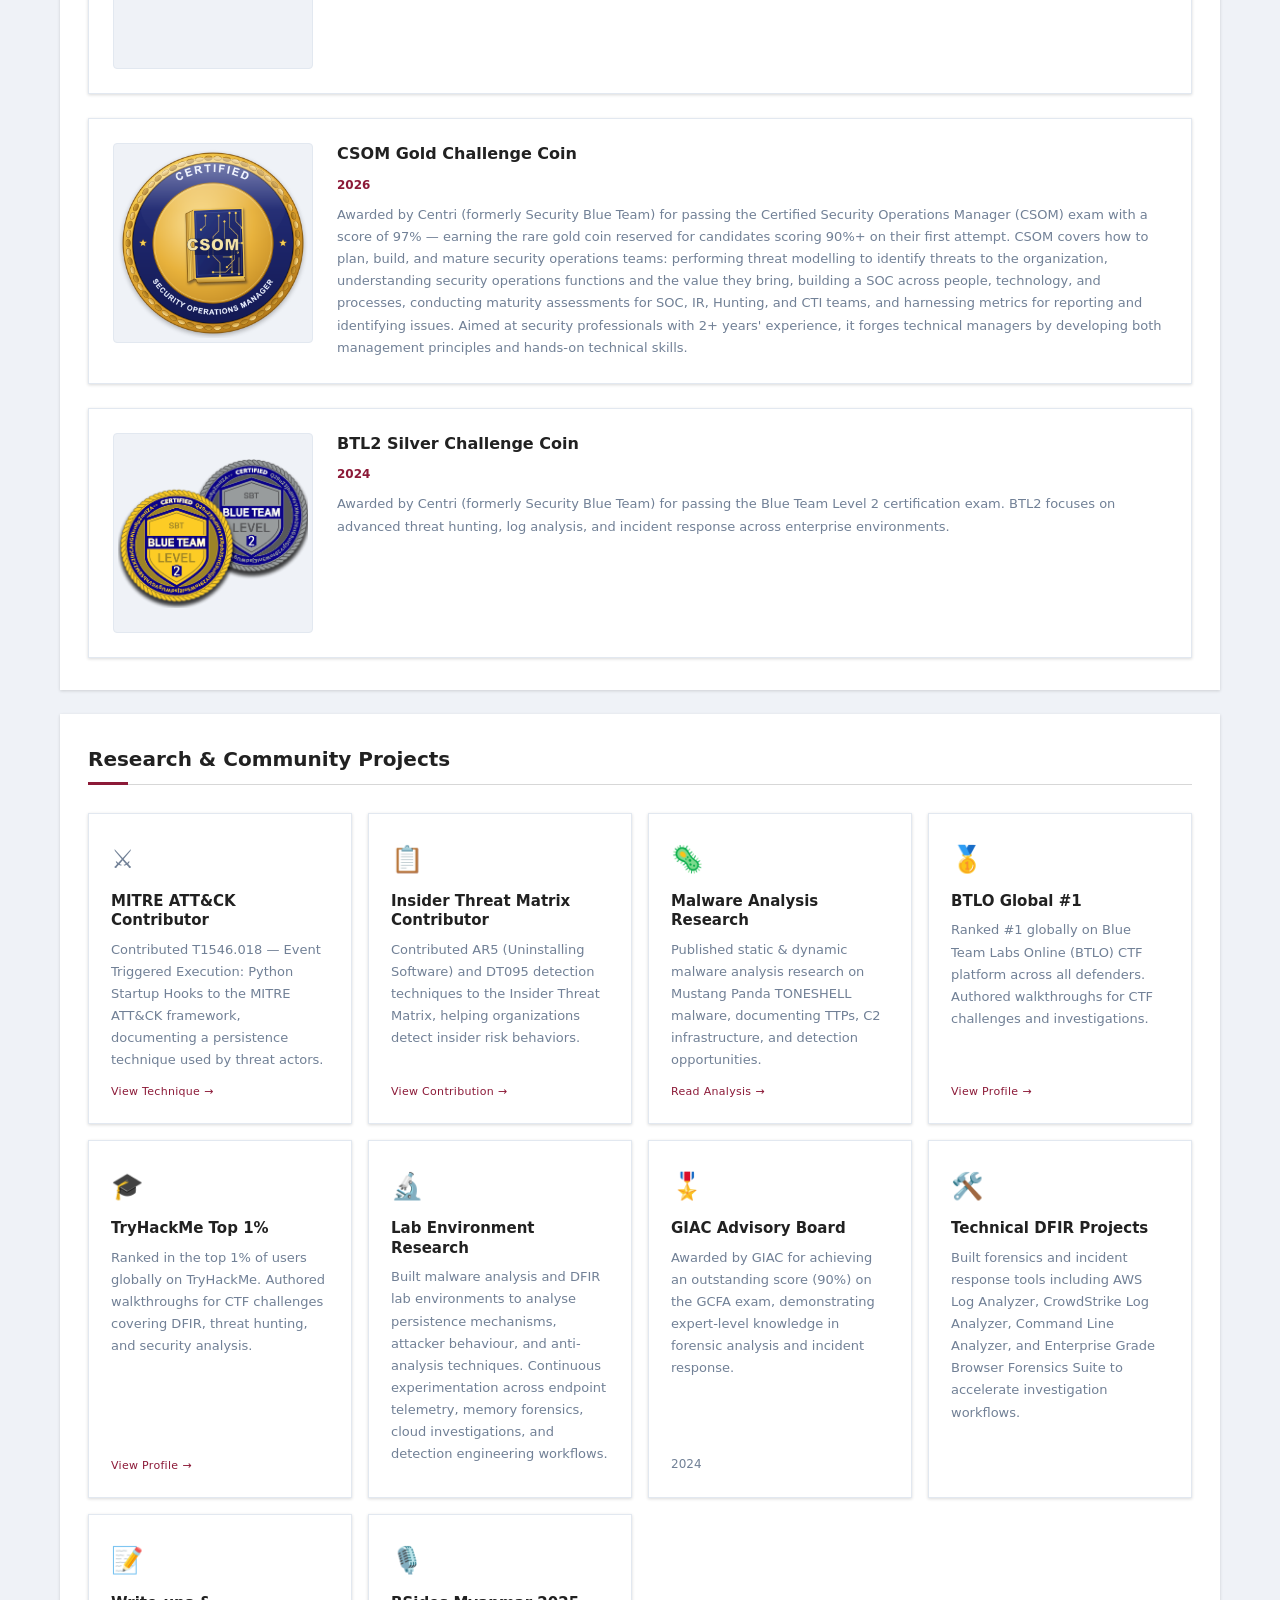
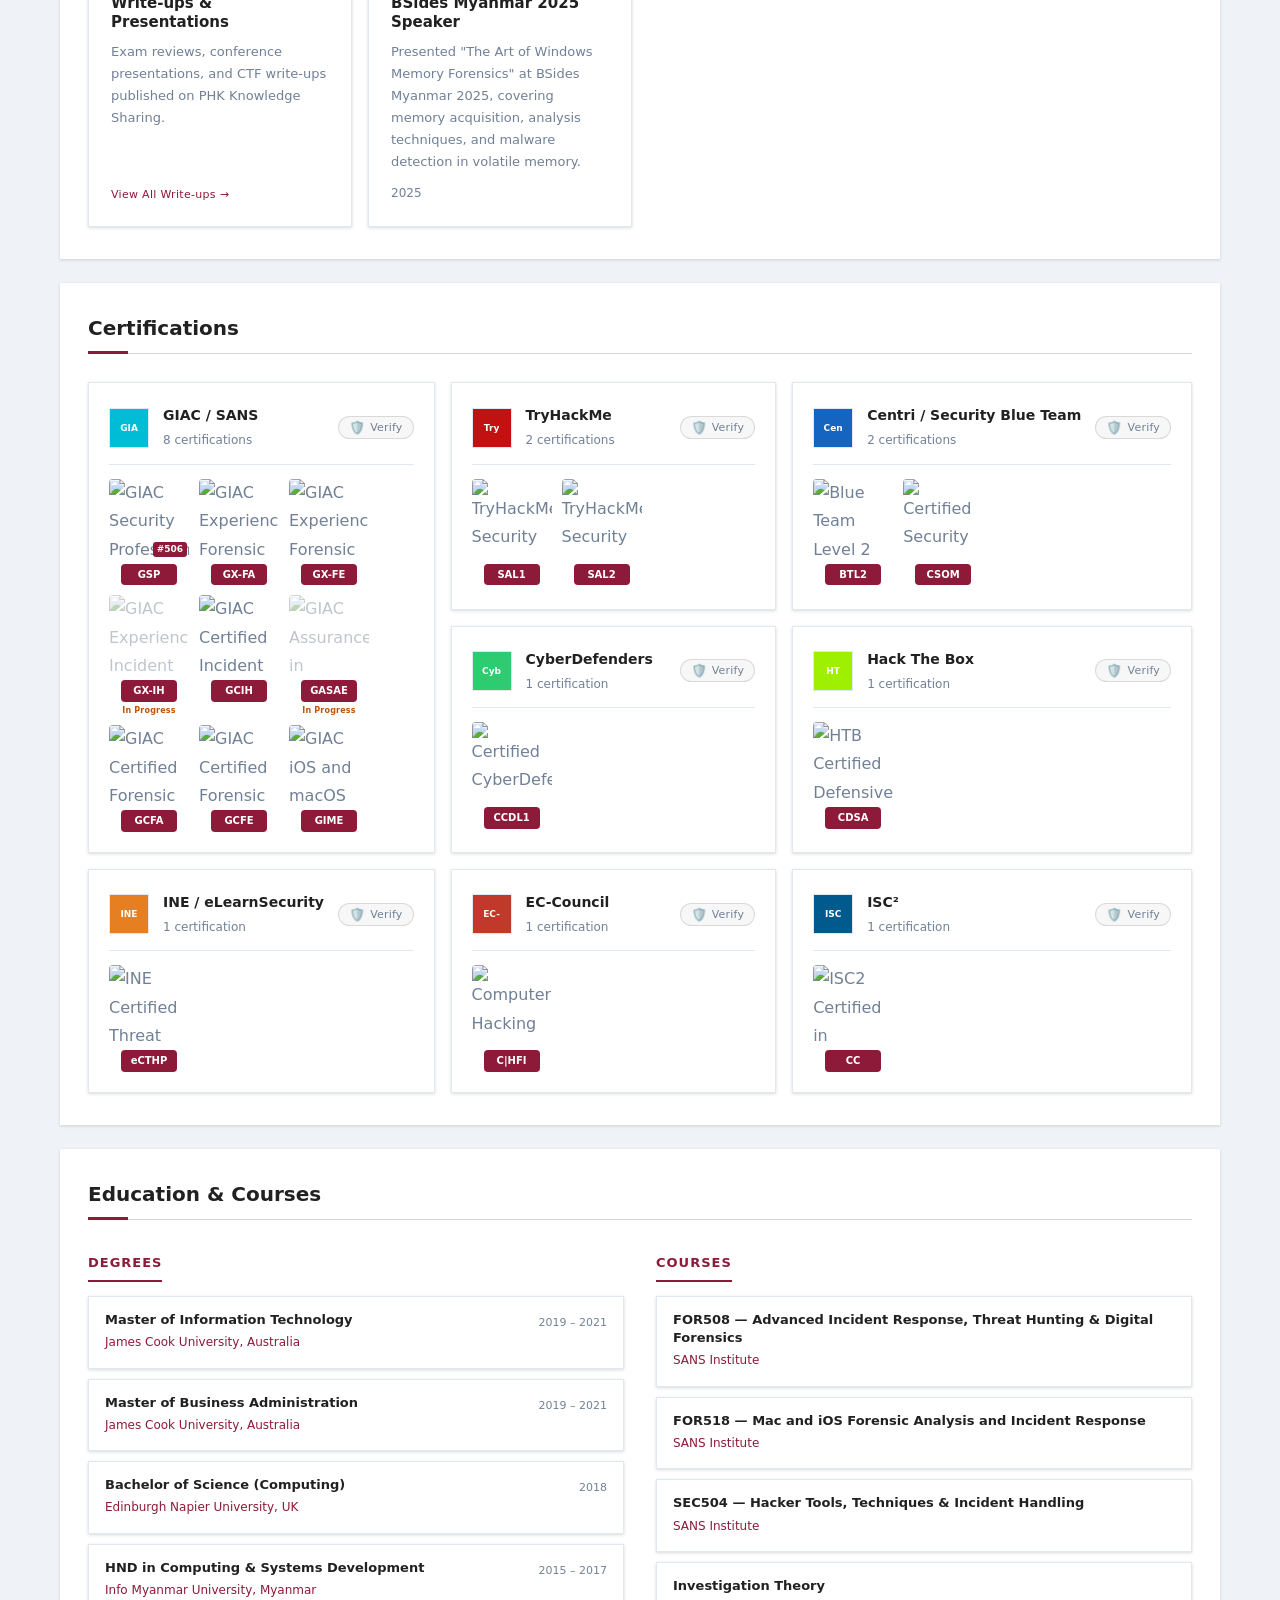
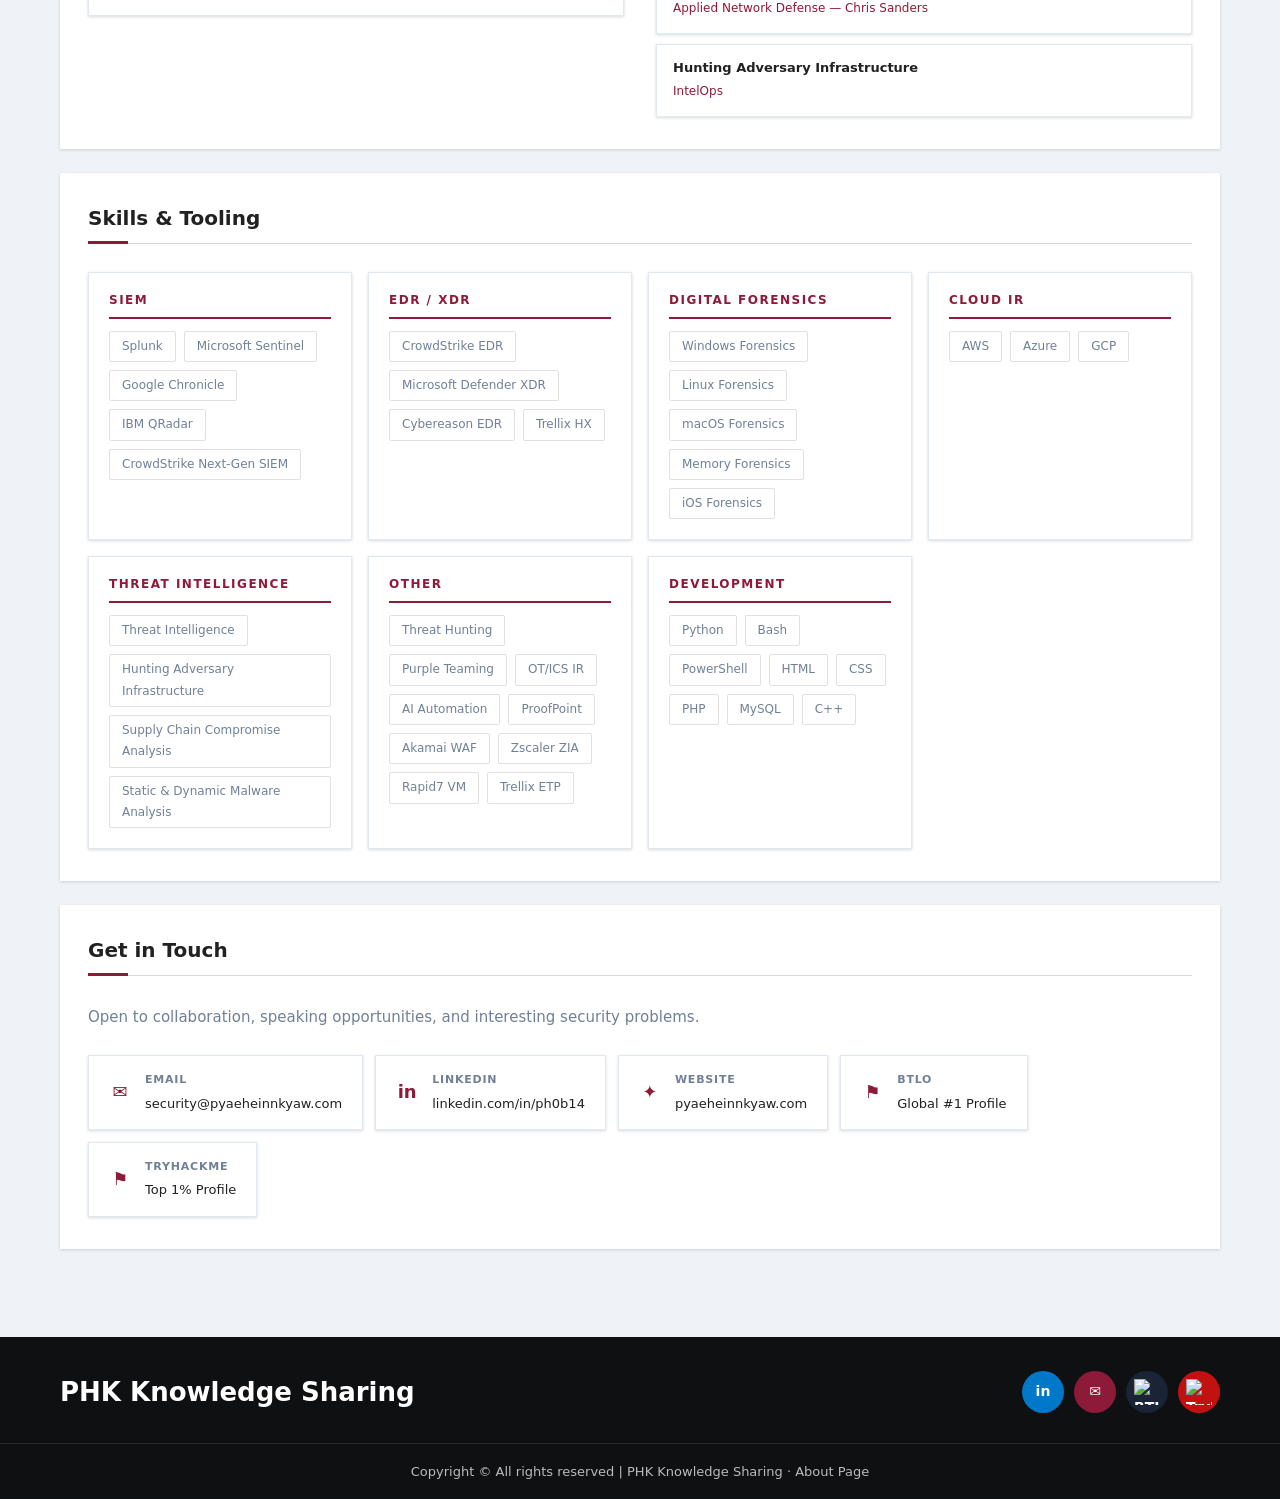
==== commit 18f2318f: "Add files via upload" ====
--- a/index.html
+++ b/index.html
@@ -141,7 +141,7 @@
                 <div class="tl-org-logo" data-name="Salesforce" data-color="#00a1e0" data-domain="login.salesforce.com"></div>
                 <div class="tl-title-wrap">
                   <div class="tl-role-row">
-                    <h3 class="tl-role">Cyber Incident Responder, CSIRT</h3>
+                    <h3 class="tl-role">AI Cyber Incident Responder, CSIRT</h3>
                     <span class="tl-date">Mar 2025 – Present</span>
                   </div>
                   <p class="tl-company">Salesforce — Melbourne, Australia</p>
@@ -149,6 +149,7 @@
                 </div>
               </div>
               <ul class="tl-list">
+                <li>Command coordinated AI defense systems that detect, contain, and neutralize threats in real time — systems that use reasoning and automation to maintain critical operations under attack</li>
                 <li>Investigate complex endpoint and cloud security incidents across Windows, macOS, Linux, AWS, Azure, and GCP environments within Salesforce's enterprise CSIRT function</li>
                 <li>Perform deep endpoint investigations involving suspicious execution, persistence analysis, credential misuse, malware activity, and identity-related compromise across enterprise environments</li>
                 <li>Conduct threat hunting across endpoint and cloud telemetry to identify attacker behaviour, visibility gaps, and suspicious execution patterns bypassing existing detections</li>
@@ -271,6 +272,17 @@
 
           <div class="achievement-item">
             <div class="achievement-visual">
+              <img src="csom-gold-coin.png" alt="CSOM Gold Challenge Coin" class="coin-img" />
+            </div>
+            <div class="achievement-content">
+              <h3 class="achievement-title">CSOM Gold Challenge Coin</h3>
+              <p class="achievement-year">2026</p>
+              <p class="achievement-desc">Awarded by Centri (formerly Security Blue Team) for passing the Certified Security Operations Manager (CSOM) exam with a score of 97% — earning the rare gold coin reserved for candidates scoring 90%+ on their first attempt. CSOM covers how to plan, build, and mature security operations teams: performing threat modelling to identify threats to the organization, understanding security operations functions and the value they bring, building a SOC across people, technology, and processes, conducting maturity assessments for SOC, IR, Hunting, and CTI teams, and harnessing metrics for reporting and identifying issues. Aimed at security professionals with 2+ years' experience, it forges technical managers by developing both management principles and hands-on technical skills.</p>
+            </div>
+          </div>
+
+          <div class="achievement-item">
+            <div class="achievement-visual">
               <img src="btl2-coin.png" alt="BTL2 Challenge Coins" class="coin-img" />
             </div>
             <div class="achievement-content">
@@ -487,10 +499,9 @@
                   <img src="https://images.credly.com/images/eda1c9c1-48d7-45d3-a777-54c72407fd7a/blob" alt="Blue Team Level 2 (BTL2)" loading="lazy" />
                   <span class="cert-tag cert-tag-sm">BTL2</span>
                 </div>
-                <div class="cert-badge-item cert-badge-in-progress" title="Certified Security Operations Manager (In Progress)">
+                <div class="cert-badge-item" title="Certified Security Operations Manager">
                   <img src="https://images.credly.com/images/fd623aaf-7cff-48c7-abd6-31eb0115c147/blob" alt="Certified Security Operations Manager (CSOM)" loading="lazy" />
                   <span class="cert-tag cert-tag-sm">CSOM</span>
-                  <span class="cert-in-progress-label">In Progress</span>
                 </div>
               </div>
             </div>
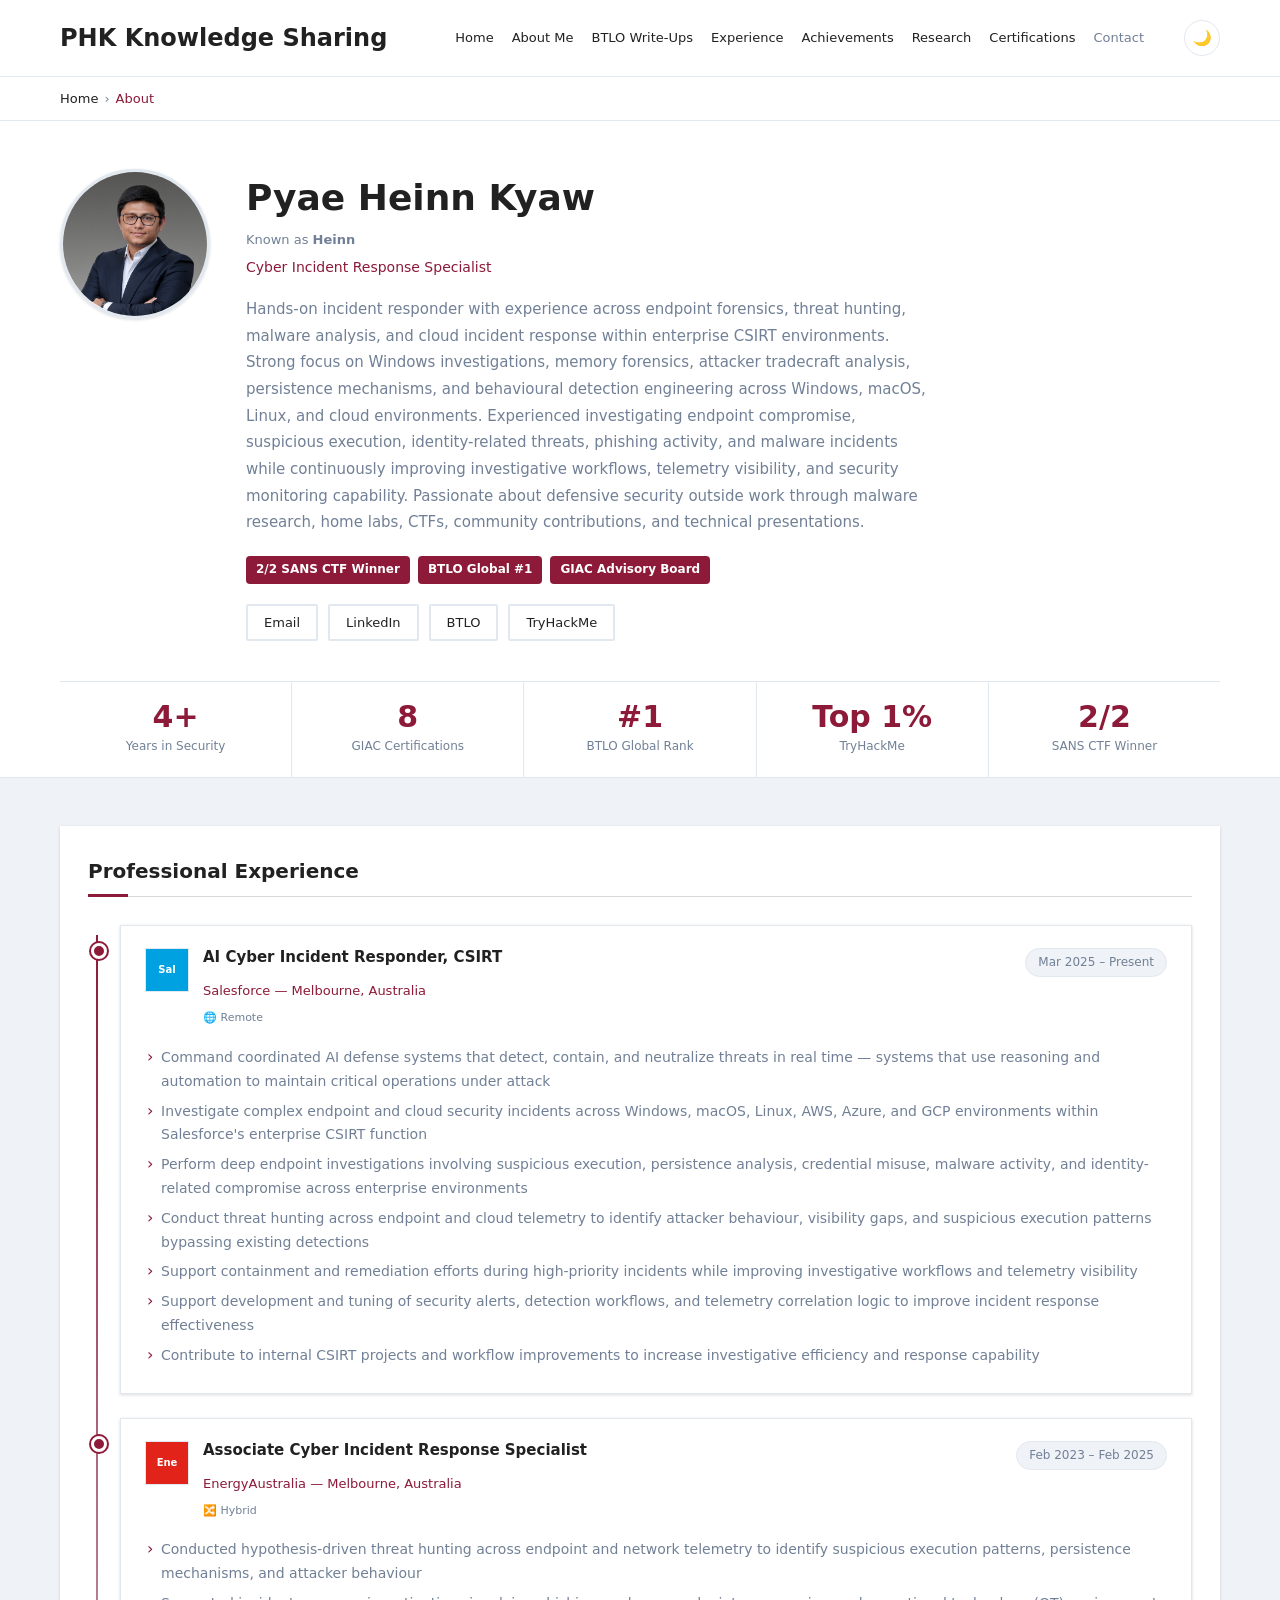
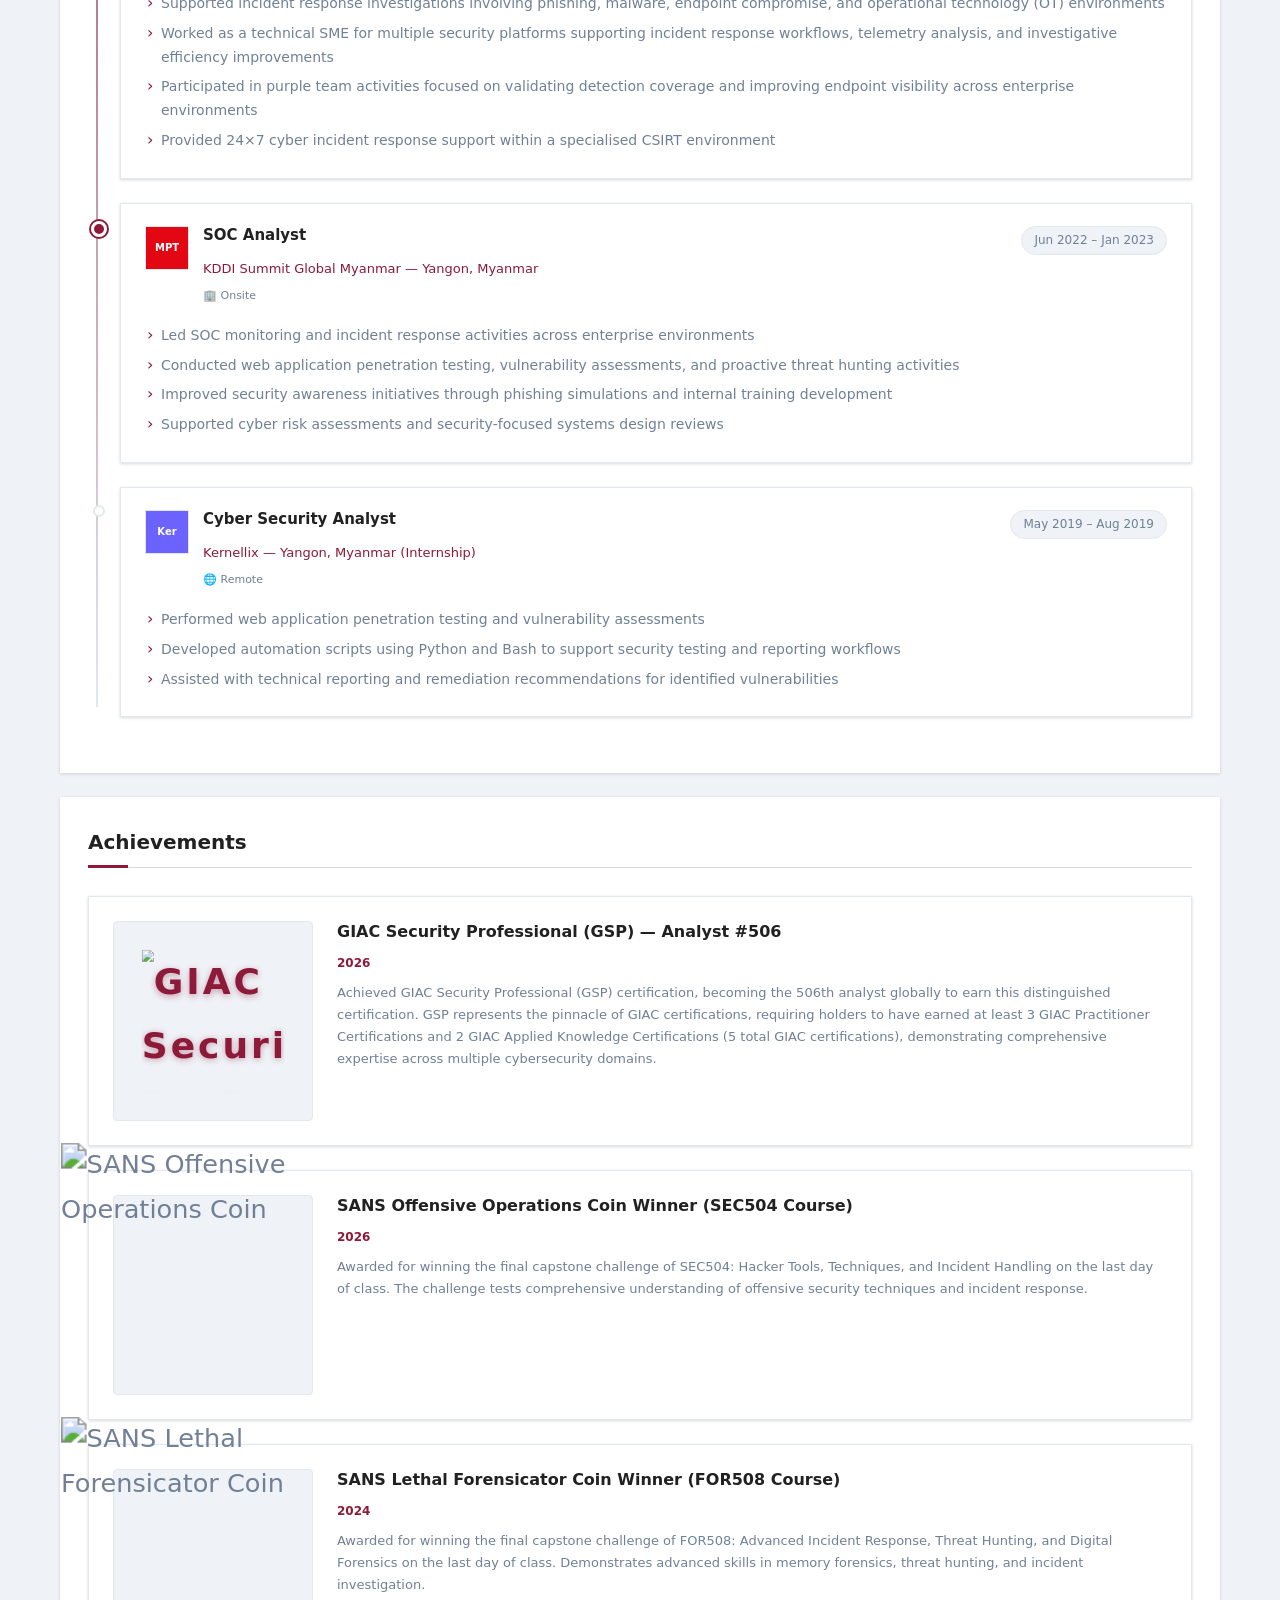
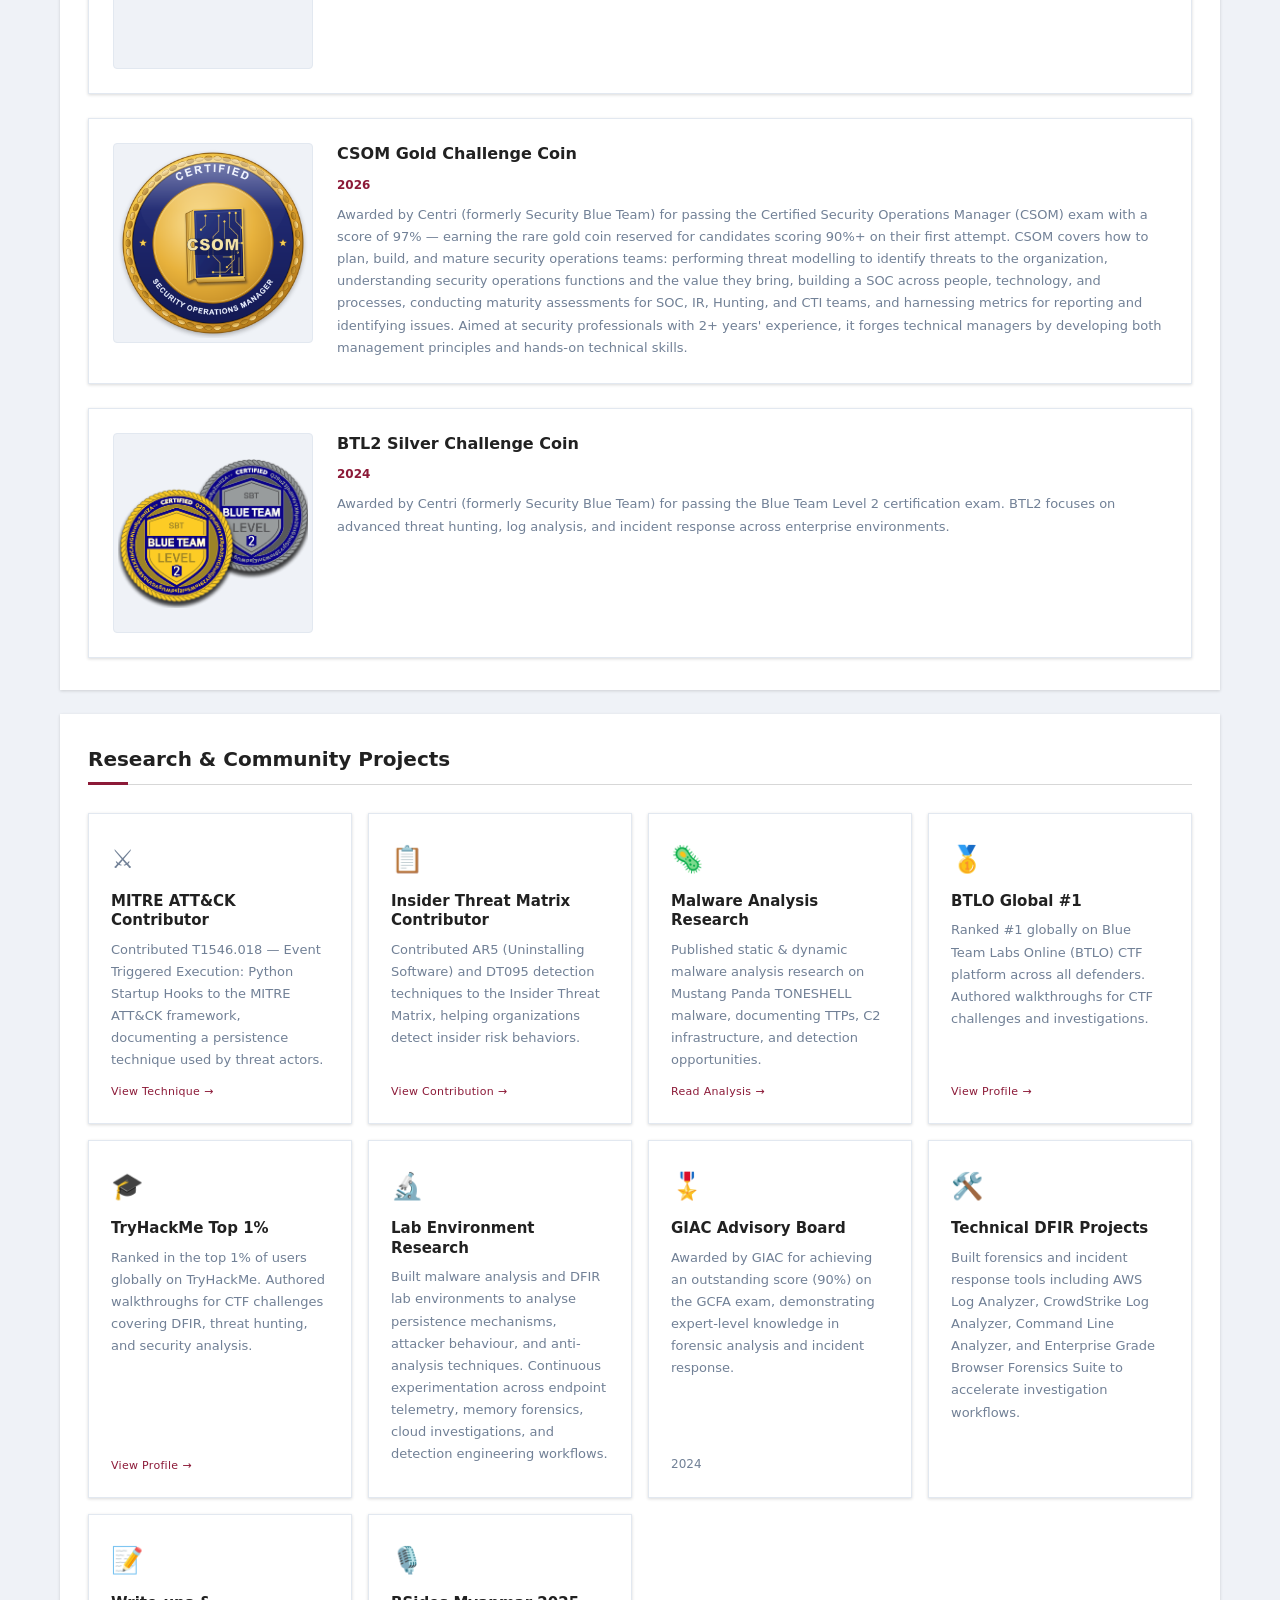
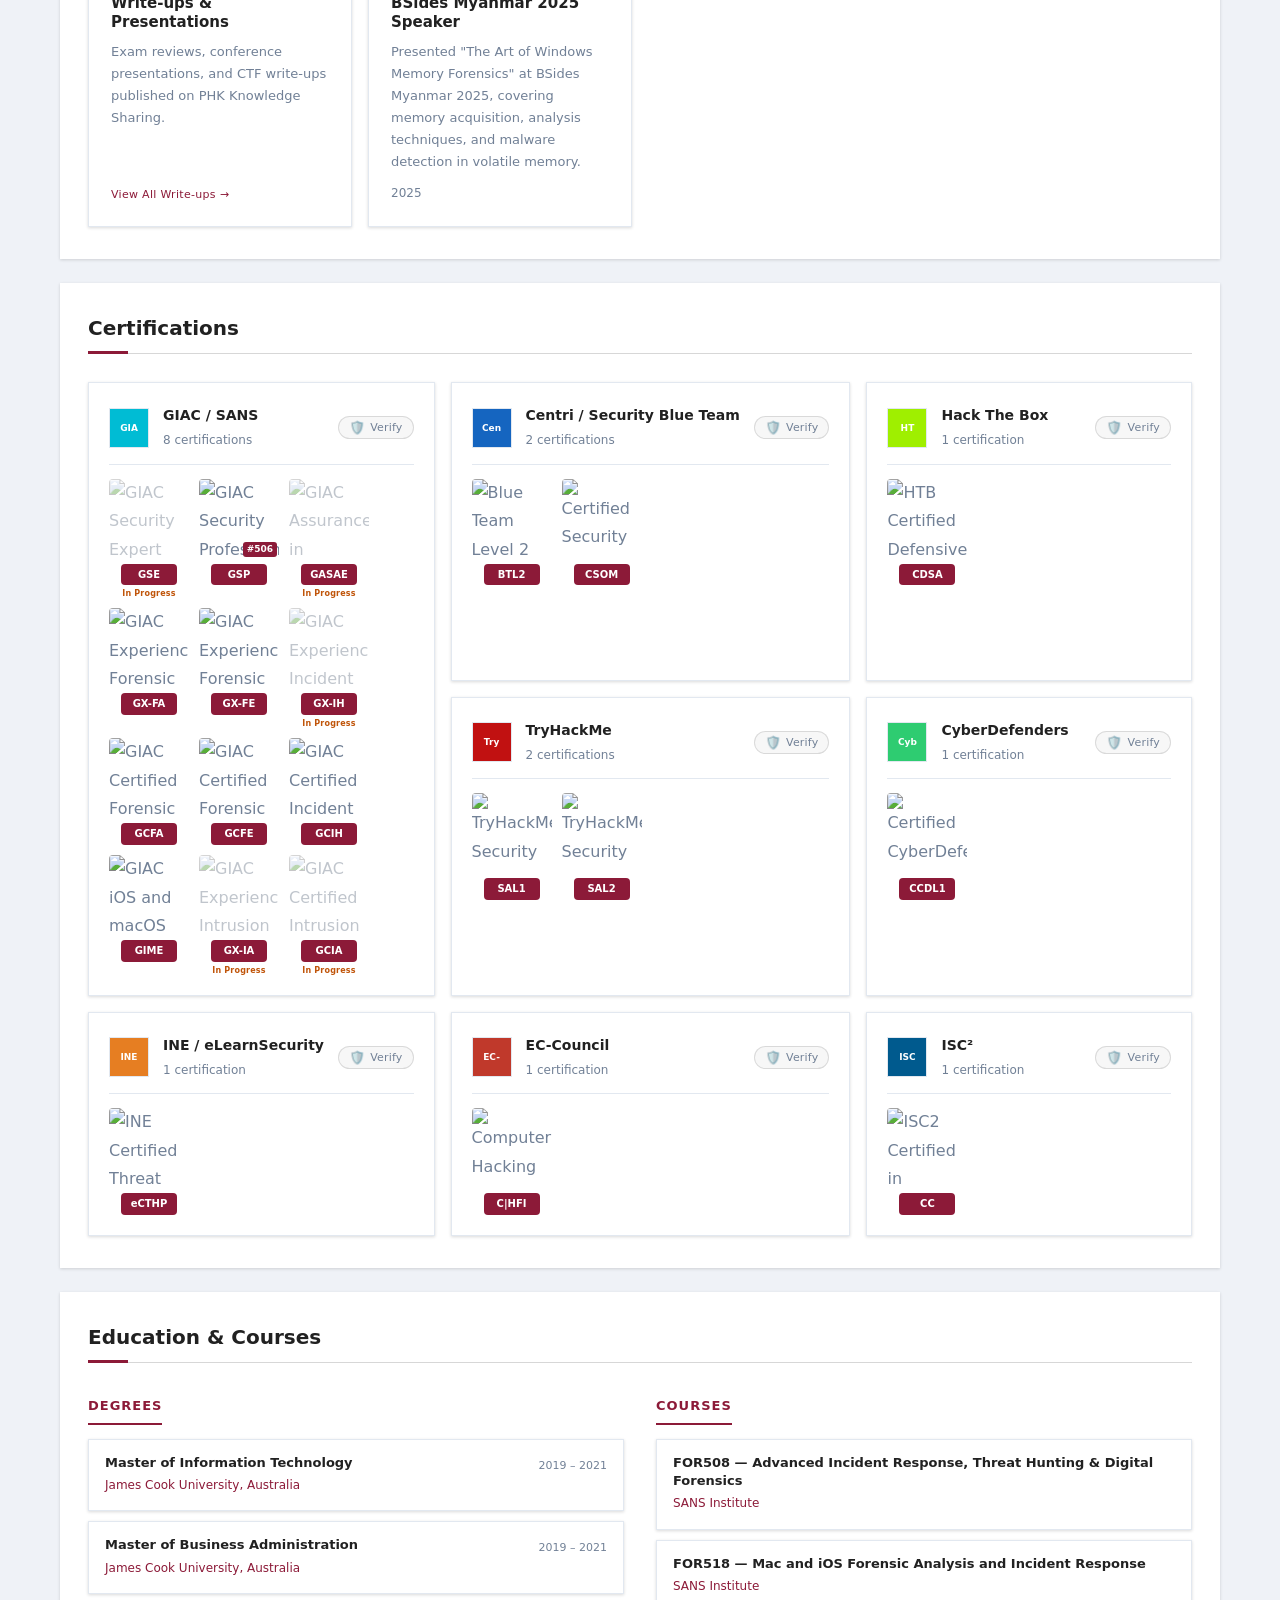
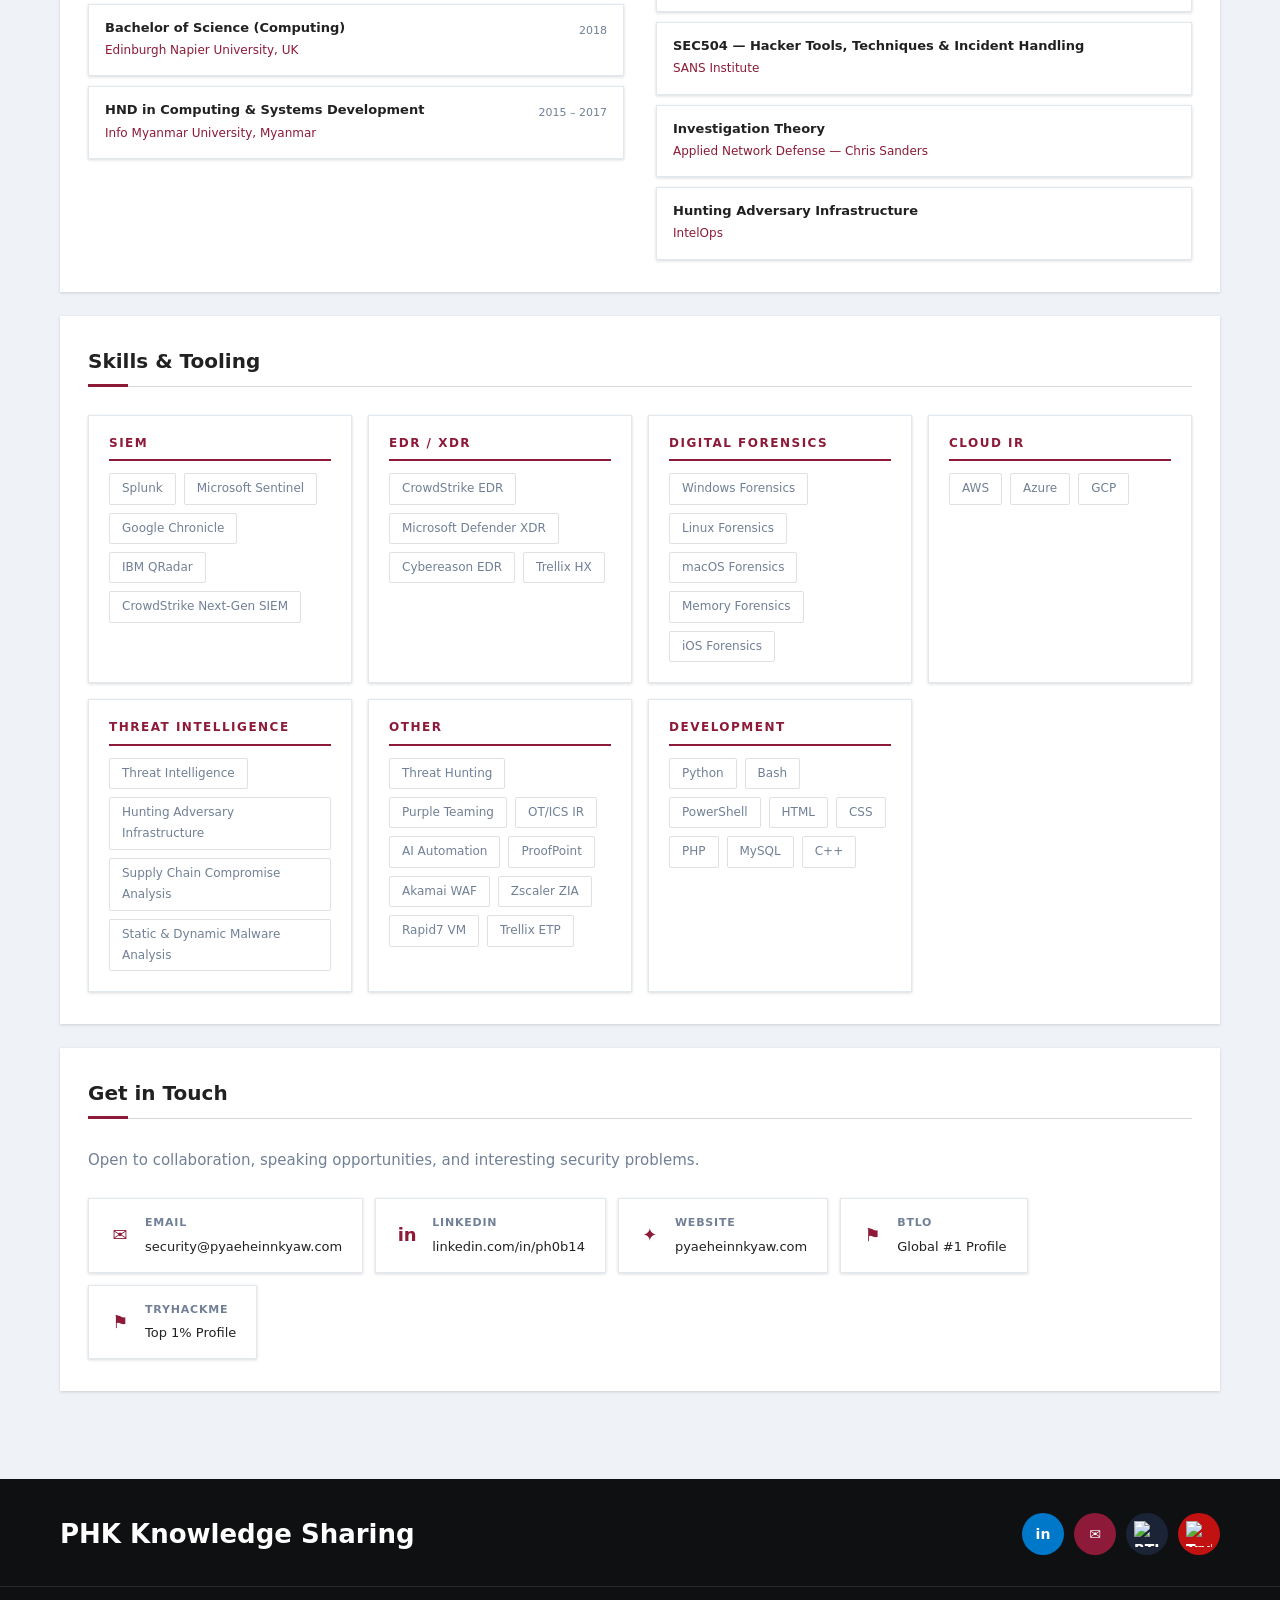
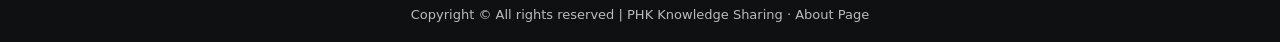
==== commit 0e81754e: "Add files via upload" ====
--- a/index.html
+++ b/index.html
@@ -390,6 +390,11 @@
               </a>
             </div>
             <div class="cert-badge-grid">
+              <div class="cert-badge-item cert-badge-in-progress" title="GIAC Security Expert (In Progress)">
+                <img src="https://images.credly.com/images/11408666-8c35-4b33-a92e-47623f231f52/image.png" alt="GIAC Security Expert (GSE)" loading="lazy" />
+                <span class="cert-tag cert-tag-sm">GSE</span>
+                <span class="cert-in-progress-label">In Progress</span>
+              </div>
               <div class="cert-badge-item" title="GIAC Security Professional — Analyst #506">
                 <div class="cert-badge-img-wrap">
                   <img src="https://images.contentstack.io/v3/assets/blt0803adf2cfcd8dee/bltf9c807187bfbdd11/699365117dd2cc0008d22f91/GSP.png?width=400&quality=75&format=webp" alt="GIAC Security Professional (GSP)" loading="lazy" />
@@ -397,6 +402,11 @@
                 </div>
                 <span class="cert-tag cert-tag-sm">GSP</span>
               </div>
+              <div class="cert-badge-item cert-badge-in-progress" title="GIAC Assurance in Security Architecture and Engineering (In Progress)">
+                <img src="https://images.contentstack.io/v3/assets/blt0803adf2cfcd8dee/bltd5565851ed9dd2dc/6990c37707c0ea000876af84/GIAC_GASAE_600x600.png?width=1200&quality=75&format=webp" alt="GIAC Assurance in Security Architecture and Engineering (GASAE)" loading="lazy" />
+                <span class="cert-tag cert-tag-sm">GASAE</span>
+                <span class="cert-in-progress-label">In Progress</span>
+              </div>
               <div class="cert-badge-item" title="GIAC Experienced Forensic Analyst">
                 <img src="https://images.contentstack.io/v3/assets/blt0803adf2cfcd8dee/blt3fa132350dfab432/696dfeacf949960008bfa5e1/GX-FA.png?width=400&quality=75&format=webp" alt="GIAC Experienced Forensic Analyst (GX-FA)" loading="lazy" />
                 <span class="cert-tag cert-tag-sm">GX-FA</span>
@@ -410,77 +420,36 @@
                 <span class="cert-tag cert-tag-sm">GX-IH</span>
                 <span class="cert-in-progress-label">In Progress</span>
               </div>
+              <div class="cert-badge-item" title="GIAC Certified Forensic Analyst">
+                <img src="https://images.contentstack.io/v3/assets/blt0803adf2cfcd8dee/blt9f971855bf02f21e/696dfed4d069370008670ad0/GCFA.png?width=400&quality=75&format=webp" alt="GIAC Certified Forensic Analyst (GCFA)" loading="lazy" />
+                <span class="cert-tag cert-tag-sm">GCFA</span>
+              </div>
+              <div class="cert-badge-item" title="GIAC Certified Forensic Examiner">
+                <img src="https://images.contentstack.io/v3/assets/blt0803adf2cfcd8dee/blt5115b93ef2c0c449/696dfed43e5ede0008fc9400/GCFE.png?width=400&quality=75&format=webp" alt="GIAC Certified Forensic Examiner (GCFE)" loading="lazy" />
+                <span class="cert-tag cert-tag-sm">GCFE</span>
+              </div>
               <div class="cert-badge-item" title="GIAC Certified Incident Handler">
                 <img src="https://images.contentstack.io/v3/assets/blt0803adf2cfcd8dee/bltd6e1fa951793aed0/696dfed43e5ede0008fc93fc/GCIH.png?width=400&quality=75&format=webp" alt="GIAC Certified Incident Handler (GCIH)" loading="lazy" />
                 <span class="cert-tag cert-tag-sm">GCIH</span>
               </div>
-              <div class="cert-badge-item cert-badge-in-progress" title="GIAC Assurance in Security Architecture and Engineering (In Progress)">
-                <img src="https://images.contentstack.io/v3/assets/blt0803adf2cfcd8dee/bltd5565851ed9dd2dc/6990c37707c0ea000876af84/GIAC_GASAE_600x600.png?width=1200&quality=75&format=webp" alt="GIAC Assurance in Security Architecture and Engineering (GASAE)" loading="lazy" />
-                <span class="cert-tag cert-tag-sm">GASAE</span>
-                <span class="cert-in-progress-label">In Progress</span>
-              </div>
-              <div class="cert-badge-item" title="GIAC Certified Forensic Analyst">
-                <img src="https://images.contentstack.io/v3/assets/blt0803adf2cfcd8dee/blt9f971855bf02f21e/696dfed4d069370008670ad0/GCFA.png?width=400&quality=75&format=webp" alt="GIAC Certified Forensic Analyst (GCFA)" loading="lazy" />
-                <span class="cert-tag cert-tag-sm">GCFA</span>
-              </div>
-              <div class="cert-badge-item" title="GIAC Certified Forensic Examiner">
-                <img src="https://images.contentstack.io/v3/assets/blt0803adf2cfcd8dee/blt5115b93ef2c0c449/696dfed43e5ede0008fc9400/GCFE.png?width=400&quality=75&format=webp" alt="GIAC Certified Forensic Examiner (GCFE)" loading="lazy" />
-                <span class="cert-tag cert-tag-sm">GCFE</span>
-              </div>
               <div class="cert-badge-item" title="GIAC iOS &amp; macOS Examiner">
                 <img src="https://images.contentstack.io/v3/assets/blt0803adf2cfcd8dee/blt02e84e3c127e6ca8/696dfef3c027ca0008d0d321/GIME.png?width=400&quality=75&format=webp" alt="GIAC iOS and macOS Examiner (GIME)" loading="lazy" />
                 <span class="cert-tag cert-tag-sm">GIME</span>
               </div>
-            </div>
-          </div>
-
-          <!-- TryHackMe + CyberDefenders share one column cell -->
-          <div class="cert-col-stack">
-            <div class="cert-card">
-              <div class="cert-card-header">
-                <div class="cert-logo" data-name="TryHackMe" data-color="#c11111" data-domain="tryhackme.com"></div>
-                <div>
-                  <p class="cert-issuer">TryHackMe</p>
-                  <p class="cert-count">2 certifications</p>
-                </div>
-                <a href="https://www.credly.com/users/pyae-heinn-kyaw" target="_blank" class="cert-verify-btn" title="Verify certifications">
-                  <span class="verify-icon">🛡️</span>
-                  <span class="verify-text">Verify</span>
-                </a>
-              </div>
-              <div class="cert-badge-grid">
-                <div class="cert-badge-item" title="Security Analyst Level 1">
-                  <img src="https://images.credly.com/images/fc0df734-6716-45ba-8563-9fd0eba18373/blob" alt="TryHackMe Security Analyst Level 1 (SAL1)" loading="lazy" />
-                  <span class="cert-tag cert-tag-sm">SAL1</span>
-                </div>
-                <div class="cert-badge-item" title="Security Analyst Level 2">
-                  <img src="https://images.credly.com/images/26357fd8-c253-46dd-9f21-01ae89ebc074/blob" alt="TryHackMe Security Analyst Level 2 (SAL2)" loading="lazy" />
-                  <span class="cert-tag cert-tag-sm">SAL2</span>
-                </div>
-              </div>
-            </div>
-            <div class="cert-card">
-              <div class="cert-card-header">
-                <div class="cert-logo" data-name="CyberDefenders" data-color="#2ecc71" data-domain="cyberdefenders.org"></div>
-                <div>
-                  <p class="cert-issuer">CyberDefenders</p>
-                  <p class="cert-count">1 certification</p>
-                </div>
-                <a href="https://www.credly.com/users/pyae-heinn-kyaw" target="_blank" class="cert-verify-btn" title="Verify certifications">
-                  <span class="verify-icon">🛡️</span>
-                  <span class="verify-text">Verify</span>
-                </a>
-              </div>
-              <div class="cert-badge-grid">
-                <div class="cert-badge-item" title="Certified CyberDefender Level 1">
-                  <img src="https://images.credly.com/images/728d7155-9868-4952-b1ef-aefab879b98a/blob" alt="Certified CyberDefender Level 1 (CCDL1)" loading="lazy" />
-                  <span class="cert-tag cert-tag-sm">CCDL1</span>
-                </div>
-              </div>
-            </div>
-          </div>
-
-          <!-- Centri + Hack The Box share one column cell -->
+              <div class="cert-badge-item cert-badge-in-progress" title="GIAC Experienced Intrusion Analyst (In Progress)">
+                <img src="https://images.contentstack.io/v3/assets/blt0803adf2cfcd8dee/bltb22861f0820f1b30/69ab04c331364d0008a86fd0/GX-IA.png?width=400&quality=75&format=webp" alt="GIAC Experienced Intrusion Analyst (GX-IA)" loading="lazy" />
+                <span class="cert-tag cert-tag-sm">GX-IA</span>
+                <span class="cert-in-progress-label">In Progress</span>
+              </div>
+              <div class="cert-badge-item cert-badge-in-progress" title="GIAC Certified Intrusion Analyst (In Progress)">
+                <img src="https://images.contentstack.io/v3/assets/blt0803adf2cfcd8dee/bltb68db5cbfa58cb53/696dfed46c3ff30008859ea7/GCIA.png?width=400&quality=75&format=webp" alt="GIAC Certified Intrusion Analyst (GCIA)" loading="lazy" />
+                <span class="cert-tag cert-tag-sm">GCIA</span>
+                <span class="cert-in-progress-label">In Progress</span>
+              </div>
+            </div>
+          </div>
+
+          <!-- Centri + TryHackMe share one column cell -->
           <div class="cert-col-stack">
             <div class="cert-card">
               <div class="cert-card-header">
@@ -507,6 +476,33 @@
             </div>
             <div class="cert-card">
               <div class="cert-card-header">
+                <div class="cert-logo" data-name="TryHackMe" data-color="#c11111" data-domain="tryhackme.com"></div>
+                <div>
+                  <p class="cert-issuer">TryHackMe</p>
+                  <p class="cert-count">2 certifications</p>
+                </div>
+                <a href="https://www.credly.com/users/pyae-heinn-kyaw" target="_blank" class="cert-verify-btn" title="Verify certifications">
+                  <span class="verify-icon">🛡️</span>
+                  <span class="verify-text">Verify</span>
+                </a>
+              </div>
+              <div class="cert-badge-grid">
+                <div class="cert-badge-item" title="Security Analyst Level 1">
+                  <img src="https://images.credly.com/images/fc0df734-6716-45ba-8563-9fd0eba18373/blob" alt="TryHackMe Security Analyst Level 1 (SAL1)" loading="lazy" />
+                  <span class="cert-tag cert-tag-sm">SAL1</span>
+                </div>
+                <div class="cert-badge-item" title="Security Analyst Level 2">
+                  <img src="https://images.credly.com/images/26357fd8-c253-46dd-9f21-01ae89ebc074/blob" alt="TryHackMe Security Analyst Level 2 (SAL2)" loading="lazy" />
+                  <span class="cert-tag cert-tag-sm">SAL2</span>
+                </div>
+              </div>
+            </div>
+          </div>
+
+          <!-- Hack The Box + CyberDefenders share one column cell -->
+          <div class="cert-col-stack">
+            <div class="cert-card">
+              <div class="cert-card-header">
                 <div class="cert-logo" data-name="Hack The Box" data-color="#9fef00" data-domain="hackthebox.com"></div>
                 <div>
                   <p class="cert-issuer">Hack The Box</p>
@@ -521,6 +517,25 @@
                 <div class="cert-badge-item" title="Certified Defensive Security Analyst">
                   <img src="https://images.credly.com/images/e78adea1-f60b-4991-b5d5-3427140c7c1d/image.png" alt="HTB Certified Defensive Security Analyst (CDSA)" loading="lazy" />
                   <span class="cert-tag cert-tag-sm">CDSA</span>
+                </div>
+              </div>
+            </div>
+            <div class="cert-card">
+              <div class="cert-card-header">
+                <div class="cert-logo" data-name="CyberDefenders" data-color="#2ecc71" data-domain="cyberdefenders.org"></div>
+                <div>
+                  <p class="cert-issuer">CyberDefenders</p>
+                  <p class="cert-count">1 certification</p>
+                </div>
+                <a href="https://www.credly.com/users/pyae-heinn-kyaw" target="_blank" class="cert-verify-btn" title="Verify certifications">
+                  <span class="verify-icon">🛡️</span>
+                  <span class="verify-text">Verify</span>
+                </a>
+              </div>
+              <div class="cert-badge-grid">
+                <div class="cert-badge-item" title="Certified CyberDefender Level 1">
+                  <img src="https://images.credly.com/images/728d7155-9868-4952-b1ef-aefab879b98a/blob" alt="Certified CyberDefender Level 1 (CCDL1)" loading="lazy" />
+                  <span class="cert-tag cert-tag-sm">CCDL1</span>
                 </div>
               </div>
             </div>
